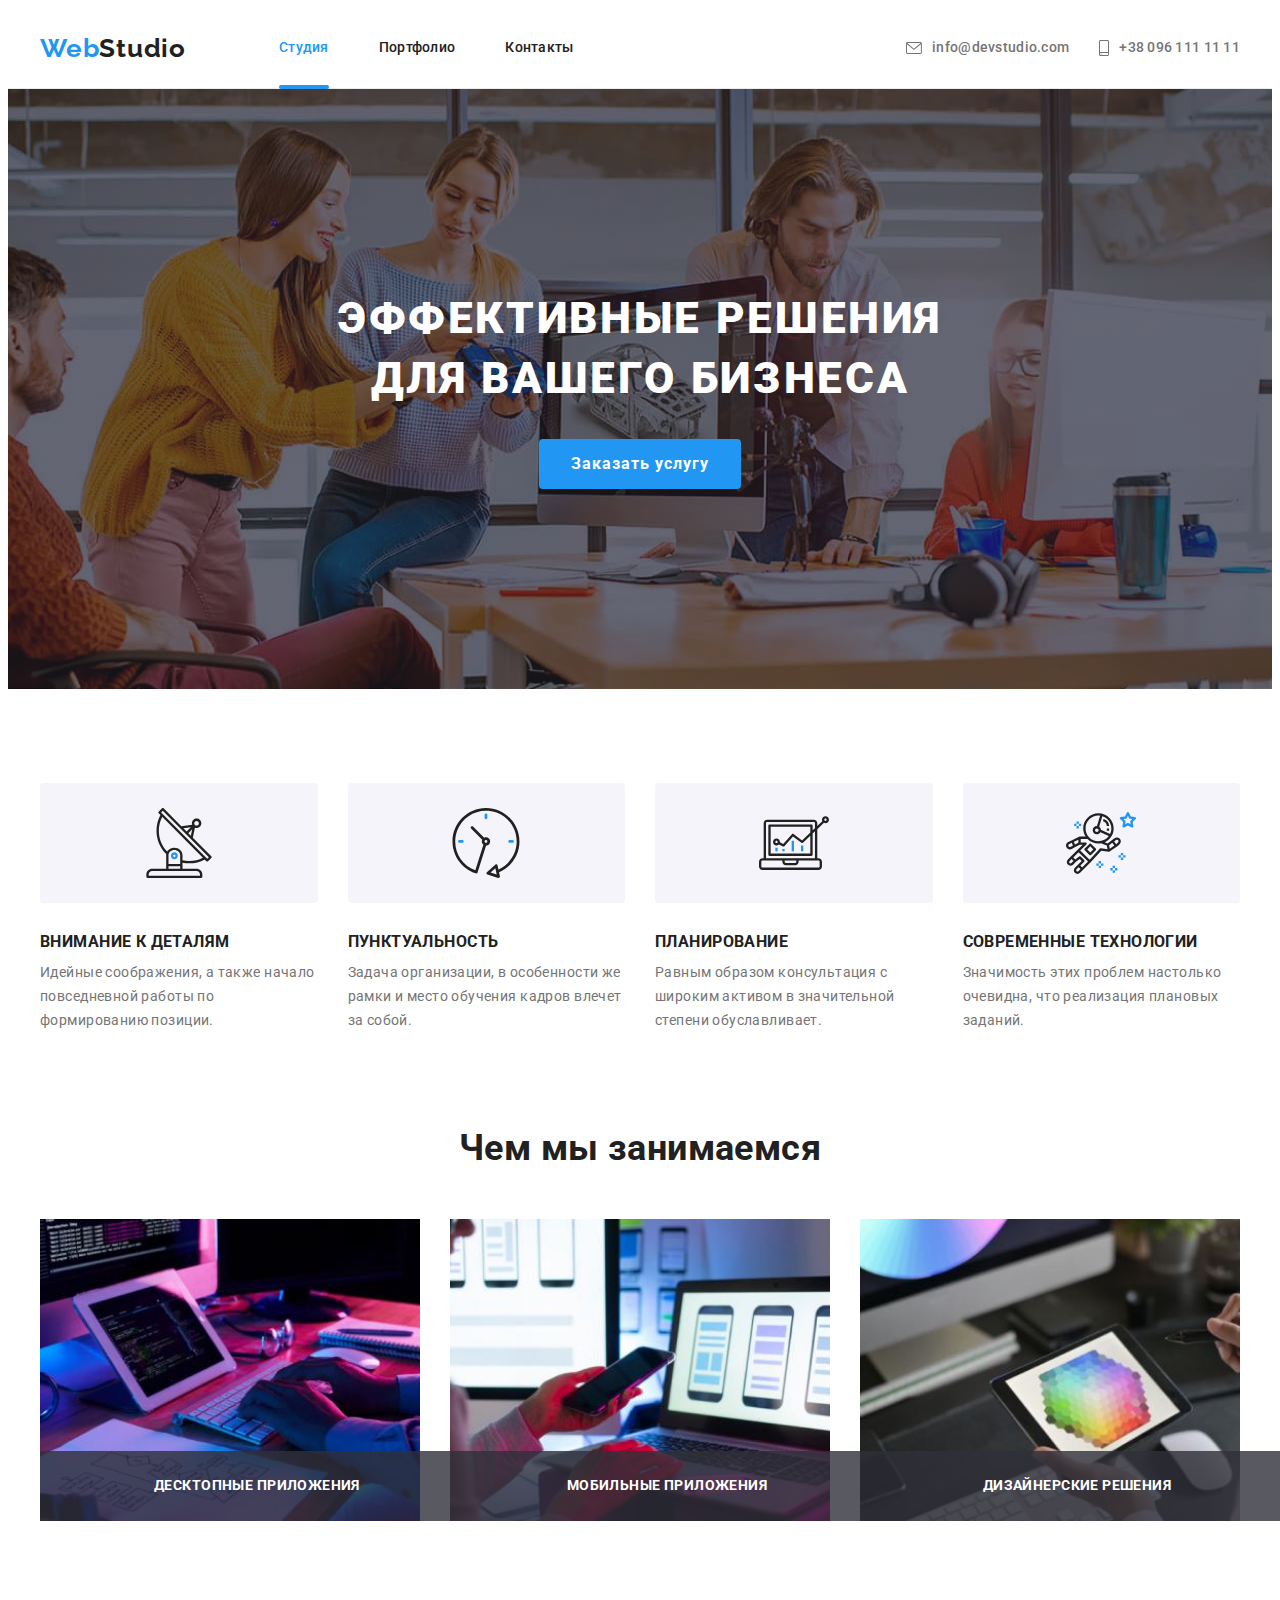
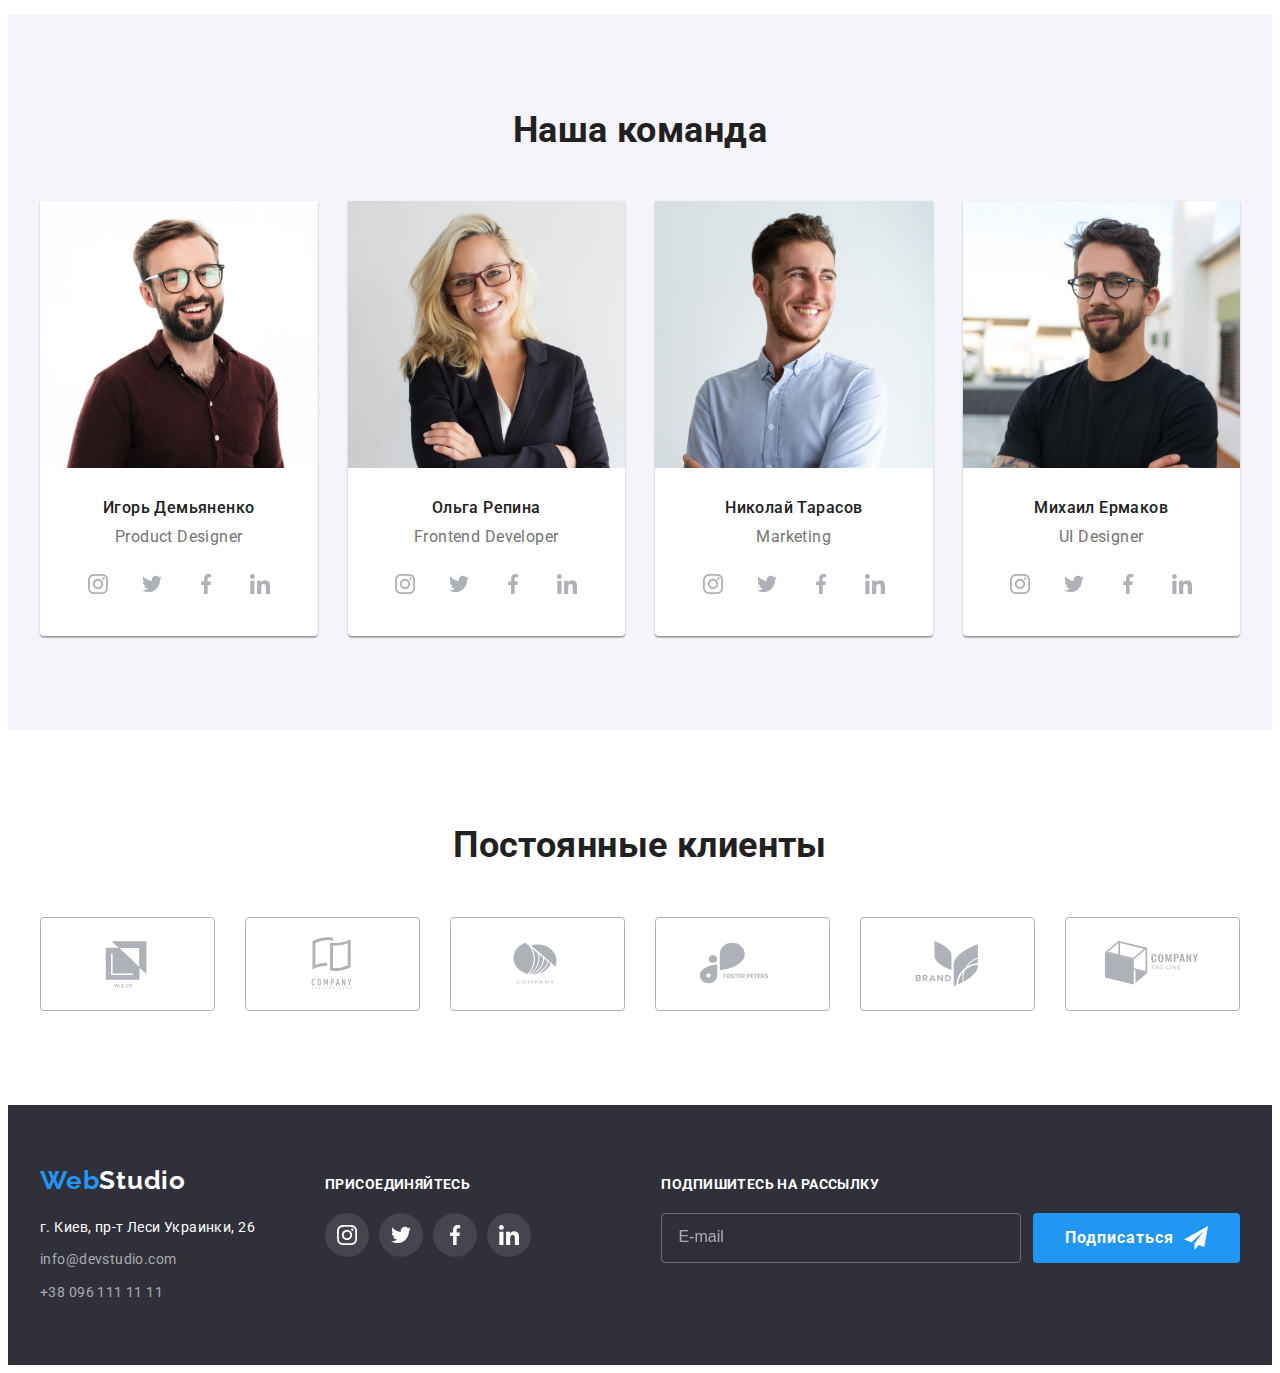
==== index.html @ c93051aa "add hero" ====
<!DOCTYPE html>
<html lang="ru">
  <head>
    <meta charset="UTF-8" />
    <meta http-equiv="X-UA-Compatible" content="IE=edge" />
    <meta name="viewport" content="width=device-width, initial-scale=1.0" />
    <title>Студия</title>
    <link
      rel="stylesheet"
      href="https://cdnjs.cloudflare.com/ajax/libs/modern-normalize/1.1.0/modern-normalize.min.css"
      integrity="sha512-wpPYUAdjBVSE4KJnH1VR1HeZfpl1ub8YT/NKx4PuQ5NmX2tKuGu6U/JRp5y+Y8XG2tV+wKQpNHVUX03MfMFn9Q=="
      crossorigin="anonymous"
      referrerpolicy="no-referrer"
    />
    <link rel="preconnect" href="https://fonts.googleapis.com" />
    <link rel="preconnect" href="https://fonts.gstatic.com" crossorigin />
    <link
      href="https://fonts.googleapis.com/css2?family=Raleway:wght@700&family=Roboto:wght@400;500;700;900&display=swap"
      rel="stylesheet"
    />
    <link rel="stylesheet" href="./css/main.min.css" />
  </head>
  <body>
    <!-- Header -->
    <header class="header">
      <div class="container header-container">
        <nav class="header-nav">
          <a class="link logo header-nav__logo" href="./index.html" lang="en"
            >Web<span class="logo__text-dark">Studio</span></a
          >

          <ul class="list header-list">
            <li class="header-list__item">
              <a class="link header-list__link current" href="./index.html"
                >Студия</a
              >
            </li>
            <li class="header-list__item">
              <a class="link header-list__link" href="./portfolio.html"
                >Портфолио</a
              >
            </li>
            <li class="header-list__item">
              <a class="link header-list__link" href="">Контакты</a>
            </li>
          </ul>
        </nav>
        <ul class="list header-list header-contacts">
          <li class="header-contacts__item header-list__item">
            <a
              class="link header-contacts__link header-list__link"
              href="mailto:info@devstudio.com"
            >
              <svg class="header-contacts__icon" width="16" height="12">
                <use href="./images/icons.svg#icon-mail"></use>
              </svg>
              info@devstudio.com
            </a>
          </li>
          <li class="header-contacts__item header-list__item">
            <a
              class="link header-contacts__link header-list__link"
              href="tel:+380961111111"
            >
              <svg class="header-contacts__icon" width="10" height="16">
                <use href="./images/icons.svg#icon-smartphone"></use>
              </svg>
              +38 096 111 11 11
            </a>
          </li>
        </ul>
      </div>
    </header>

    <!-- Main -->
    <main>
      <!-- Hero -->
      <section class="hero">
        <div class="container">
          <h1 class="hero__title">Эффективные решения для вашего бизнеса</h1>
          <button type="button" class="button hero__btn" data-modal-open>
            Заказать услугу
          </button>
        </div>
      </section>

      <!-- Features -->
      <section class="features section">
        <div class="container">
          <h2 class="visually-hidden">Особенности</h2>
          <ul class="list features-list card-set">
            <li class="features-item item">
              <div class="features-item-image">
                <svg class="features-icon" width="70" height="70">
                  <use href="./images/icons.svg#icon-antenna"></use>
                </svg>
              </div>
              <h3 class="title features-item-title">Внимание к деталям</h3>
              <p class="features-item-text">
                Идейные соображения, а также начало повседневной работы по
                формированию позиции.
              </p>
            </li>
            <li class="features-item item">
              <div class="features-item-image">
                <svg class="features-icon" width="70" height="70">
                  <use href="./images/icons.svg#icon-clock"></use>
                </svg>
              </div>
              <h3 class="title features-item-title">Пунктуальность</h3>
              <p class="features-item-text">
                Задача организации, в особенности же рамки и место обучения
                кадров влечет за собой.
              </p>
            </li>
            <li class="features-item item">
              <div class="features-item-image">
                <svg class="features-icon" width="70" height="70">
                  <use href="./images/icons.svg#icon-diagram"></use>
                </svg>
              </div>
              <h3 class="title features-item-title">Планирование</h3>
              <p class="features-item-text">
                Равным образом консультация с широким активом в значительной
                степени обуславливает.
              </p>
            </li>
            <li class="features-item item">
              <div class="features-item-image">
                <svg class="features-icon" width="70" height="70">
                  <use href="./images/icons.svg#icon-astronaut"></use>
                </svg>
              </div>
              <h3 class="title features-item-title">Современные технологии</h3>
              <p class="features-item-text">
                Значимость этих проблем настолько очевидна, что реализация
                плановых заданий.
              </p>
            </li>
          </ul>
        </div>
      </section>

      <!-- What we do -->
      <section class="wwd section">
        <div class="container">
          <h2 class="title section-title">Чем мы занимаемся</h2>
          <ul class="list wwd-list card-set">
            <li class="wwd-item item">
              <img
                src="./images/wwd-img1.jpg"
                alt="человек работает с компьютером"
                width="370"
                height="294"
              />
              <p class="wwd-item-text">Десктопные приложения</p>
            </li>
            <li class="wwd-item item">
              <img
                src="./images/wwd-img2.jpg"
                alt="человек работает с ноутбуком"
                width="370"
                height="294"
              />
              <p class="wwd-item-text">Мобильные приложения</p>
            </li>
            <li class="wwd-item item">
              <img
                src="./images/wwd-img3.jpg"
                alt="человек работает с планшетом"
                width="370"
                height="294"
              />
              <p class="wwd-item-text">Дизайнерские решения</p>
            </li>
          </ul>
        </div>
      </section>

      <!-- Team -->
      <section class="team section">
        <div class="container">
          <h2 class="title section-title">Наша команда</h2>
          <ul class="list team-list card-set">
            <li class="team-item item">
              <img
                src="./images/team-1.jpg"
                alt="мужчина с бородой, в очках, и коричневой ручашке "
                width="270"
                height="260"
                class="team-item-img"
              />
              <div class="team-item-content">
                <h3 class="title team-item-name">Игорь Демьяненко</h3>
                <p class="team-item-positions">Product Designer</p>
                <ul class="social-list list">
                  <li class="social-item">
                    <a
                      href=""
                      class="social-link"
                      target="_blank"
                      rel="noopener noreferrer nofollow"
                    >
                      <svg class="social-icon" width="20" height="20">
                        <use href="./images/icons.svg#icon-instagram"></use>
                      </svg>
                    </a>
                  </li>
                  <li class="social-item">
                    <a
                      href=""
                      class="social-link"
                      target="_blank"
                      rel="noopener noreferrer nofollow"
                    >
                      <svg class="social-icon" width="20" height="20">
                        <use href="./images/icons.svg#icon-twitter"></use>
                      </svg>
                    </a>
                  </li>
                  <li class="social-item">
                    <a
                      href=""
                      class="social-link"
                      target="_blank"
                      rel="noopener noreferrer nofollow"
                    >
                      <svg class="social-icon" width="20" height="20">
                        <use href="./images/icons.svg#icon-facebook"></use>
                      </svg>
                    </a>
                  </li>
                  <li class="social-item">
                    <a
                      href=""
                      class="social-link"
                      target="_blank"
                      rel="noopener noreferrer nofollow"
                    >
                      <svg class="social-icon" width="20" height="20">
                        <use href="./images/icons.svg#icon-linkedin"></use>
                      </svg>
                    </a>
                  </li>
                </ul>
              </div>
            </li>
            <li class="team-item item">
              <img
                src="./images/team-2.jpg"
                alt="женщина блондинка, в очках и пиджаке"
                width="270"
                height="260"
                class="team-item-img"
              />
              <div class="team-item-content">
                <h3 class="title team-item-name">Ольга Репина</h3>
                <p class="team-item-positions">Frontend Developer</p>
                <ul class="social-list list">
                  <li class="social-item">
                    <a
                      href=""
                      class="social-link"
                      target="_blank"
                      rel="noopener noreferrer nofollow"
                    >
                      <svg class="social-icon" width="20" height="20">
                        <use href="images/icons.svg#icon-instagram"></use>
                      </svg>
                    </a>
                  </li>
                  <li class="social-item">
                    <a
                      href=""
                      class="social-link"
                      target="_blank"
                      rel="noopener noreferrer nofollow"
                    >
                      <svg class="social-icon" width="20" height="20">
                        <use href="./images/icons.svg#icon-twitter"></use>
                      </svg>
                    </a>
                  </li>
                  <li class="social-item">
                    <a
                      href=""
                      class="social-link"
                      target="_blank"
                      rel="noopener noreferrer nofollow"
                    >
                      <svg class="social-icon" width="20" height="20">
                        <use href="./images/icons.svg#icon-facebook"></use>
                      </svg>
                    </a>
                  </li>
                  <li class="social-item">
                    <a
                      href=""
                      class="social-link"
                      target="_blank"
                      rel="noopener noreferrer nofollow"
                    >
                      <svg class="social-icon" width="20" height="20">
                        <use href="./images/icons.svg#icon-linkedin"></use>
                      </svg>
                    </a>
                  </li>
                </ul>
              </div>
            </li>
            <li class="team-item item">
              <img
                src="./images/team-3.jpg"
                alt="мужчина в серой рубашке"
                width="270"
                height="260"
                class="team-item-img"
              />
              <div class="team-item-content">
                <h3 class="title team-item-name">Николай Тарасов</h3>
                <p class="team-item-positions">Marketing</p>
                <ul class="social-list list">
                  <li class="social-item">
                    <a
                      href=""
                      class="social-link"
                      target="_blank"
                      rel="noopener noreferrer nofollow"
                    >
                      <svg class="social-icon" width="20" height="20">
                        <use href="images/icons.svg#icon-instagram"></use>
                      </svg>
                    </a>
                  </li>
                  <li class="social-item">
                    <a
                      href=""
                      class="social-link"
                      target="_blank"
                      rel="noopener noreferrer nofollow"
                    >
                      <svg class="social-icon" width="20" height="20">
                        <use href="./images/icons.svg#icon-twitter"></use>
                      </svg>
                    </a>
                  </li>
                  <li class="social-item">
                    <a
                      href=""
                      class="social-link"
                      target="_blank"
                      rel="noopener noreferrer nofollow"
                    >
                      <svg class="social-icon" width="20" height="20">
                        <use href="./images/icons.svg#icon-facebook"></use>
                      </svg>
                    </a>
                  </li>
                  <li class="social-item">
                    <a
                      href=""
                      class="social-link"
                      target="_blank"
                      rel="noopener noreferrer nofollow"
                    >
                      <svg class="social-icon" width="20" height="20">
                        <use href="./images/icons.svg#icon-linkedin"></use>
                      </svg>
                    </a>
                  </li>
                </ul>
              </div>
            </li>
            <li class="team-item item">
              <img
                src="./images/team-4.jpg"
                alt="мужчина в очках, с бородой, и в чёрной футболке"
                width="270"
                height="260"
                class="team-item-img"
              />
              <div class="team-item-content">
                <h3 class="title team-item-name">Михаил Ермаков</h3>
                <p class="team-item-positions">UI Designer</p>
                <ul class="social-list list">
                  <li class="social-item">
                    <a
                      href=""
                      class="social-link"
                      target="_blank"
                      rel="noopener noreferrer nofollow"
                    >
                      <svg class="social-icon" width="20" height="20">
                        <use href="images/icons.svg#icon-instagram"></use>
                      </svg>
                    </a>
                  </li>
                  <li class="social-item">
                    <a
                      href=""
                      class="social-link"
                      target="_blank"
                      rel="noopener noreferrer nofollow"
                    >
                      <svg class="social-icon" width="20" height="20">
                        <use href="./images/icons.svg#icon-twitter"></use>
                      </svg>
                    </a>
                  </li>
                  <li class="social-item">
                    <a
                      href=""
                      class="social-link"
                      target="_blank"
                      rel="noopener noreferrer nofollow"
                    >
                      <svg class="social-icon" width="20" height="20">
                        <use href="./images/icons.svg#icon-facebook"></use>
                      </svg>
                    </a>
                  </li>
                  <li class="social-item">
                    <a
                      href=""
                      class="social-link"
                      target="_blank"
                      rel="noopener noreferrer nofollow"
                    >
                      <svg class="social-icon" width="20" height="20">
                        <use href="./images/icons.svg#icon-linkedin"></use>
                      </svg>
                    </a>
                  </li>
                </ul>
              </div>
            </li>
          </ul>
        </div>
      </section>

      <!-- Regular Customers -->
      <section class="customers section">
        <div class="container">
          <h2 class="title section-title">Постоянные клиенты</h2>
          <ul class="list customer-list card-set">
            <li class="customer-list-item item">
              <a
                href=""
                class="customer-link"
                target="_blank"
                rel="noopener noreferrer nofollow"
              >
                <svg class="customer-logo" width="106" height="60">
                  <use href="./images/icons.svg#icon-Logo1"></use>
                </svg>
              </a>
            </li>
            <li class="customer-list-item item">
              <a
                href=""
                class="customer-link"
                target="_blank"
                rel="noopener noreferrer nofollow"
              >
                <svg class="customer-logo" width="106" height="60">
                  <use href="./images/icons.svg#icon-Logo2"></use>
                </svg>
              </a>
            </li>
            <li class="customer-list-item item">
              <a
                href=""
                class="customer-link"
                target="_blank"
                rel="noopener noreferrer nofollow"
              >
                <svg class="customer-logo" width="106" height="60">
                  <use href="./images/icons.svg#icon-Logo3"></use>
                </svg>
              </a>
            </li>
            <li class="customer-list-item item">
              <a
                href=""
                class="customer-link"
                target="_blank"
                rel="noopener noreferrer nofollow"
              >
                <svg class="customer-logo" width="106" height="60">
                  <use href="./images/icons.svg#icon-Logo4"></use>
                </svg>
              </a>
            </li>
            <li class="customer-list-item item">
              <a
                href=""
                class="customer-link"
                target="_blank"
                rel="noopener noreferrer nofollow"
              >
                <svg class="customer-logo" width="106" height="60">
                  <use href="./images/icons.svg#icon-Logo5"></use>
                </svg>
              </a>
            </li>
            <li class="customer-list-item item">
              <a
                href=""
                class="customer-link"
                target="_blank"
                rel="noopener noreferrer nofollow"
              >
                <svg class="customer-logo" width="106" height="60">
                  <use href="./images/icons.svg#icon-Logo6"></use>
                </svg>
              </a>
            </li>
          </ul>
        </div>
      </section>
    </main>

    <!-- Footer -->
    <footer class="footer">
      <div class="container footer-box">
        <div class="footer-box-item">
          <a class="link logo" href="./index.html" lang="en"
            >Web<span class="footer-text-color">Studio</span></a
          >
          <address>
            <ul class="list footer-list">
              <li class="footer-item">
                <a
                  class="link footer-link"
                  href="https://goo.gl/maps/KEkJxdMfcDKJunuC6"
                  target="_blank"
                  rel="noopener noreferrer nofollow"
                  >г. Киев, пр-т Леси Украинки, 26</a
                >
              </li>
              <li class="footer-item">
                <a class="link footer-link" href="mailto:info@devstudio.com"
                  >info@devstudio.com</a
                >
              </li>
              <li class="footer-item">
                <a class="link footer-link" href="tel:+380961111111"
                  >+38 096 111 11 11</a
                >
              </li>
            </ul>
          </address>
        </div>
        <div class="footer-box-item">
          <p class="footer-link-title">присоединяйтесь</p>
          <ul class="list social-list">
            <li class="social-item">
              <a
                href=""
                class="social-link"
                target="_blank"
                rel="noopener noreferrer nofollow"
              >
                <svg class="social-icon" width="20" height="20">
                  <use href="./images/icons.svg#icon-instagram"></use>
                </svg>
              </a>
            </li>
            <li class="social-item">
              <a
                href=""
                class="social-link"
                target="_blank"
                rel="noopener noreferrer nofollow"
              >
                <svg class="social-icon" width="20" height="20">
                  <use href="./images/icons.svg#icon-twitter"></use>
                </svg>
              </a>
            </li>
            <li class="social-item">
              <a
                href=""
                class="social-link"
                target="_blank"
                rel="noopener noreferrer nofollow"
              >
                <svg class="social-icon" width="20" height="20">
                  <use href="./images/icons.svg#icon-facebook"></use>
                </svg>
              </a>
            </li>
            <li class="social-item">
              <a
                href=""
                class="social-link"
                target="_blank"
                rel="noopener noreferrer nofollow"
              >
                <svg class="social-icon" width="20" height="20">
                  <use href="./images/icons.svg#icon-linkedin"></use>
                </svg>
              </a>
            </li>
          </ul>
        </div>
        <div class="footer-box-item">
          <form action="#">
            <label for="subscribe-email" class="subscribe-text"
              >Подпишитесь на рассылку</label
            >
            <div class="subscribe-wrap">
              <input
                type="email"
                name="subscribe-email"
                class="subscribe-input"
                id="subscribe-email"
                placeholder="E-mail"
                required
              />

              <button type="submit" class="button subscribe-btn">
                Подписаться
                <svg class="subscribe-btn-icon" width="24" height="24">
                  <use href="./images/icons.svg#icon-send"></use>
                </svg>
              </button>
            </div>
          </form>
        </div>
      </div>
    </footer>

    <!-- Modal -->
    <div class="backdrop is-hidden" data-modal>
      <div class="modal">
        <button type="button" class="modal-close" data-modal-close>
          <svg class="modal-close-icon" width="18" height="18">
            <use href="./images/icons.svg#icon-close"></use>
          </svg>
        </button>
        <p class="modal-title">Оставьте свои данные, мы вам перезвоним</p>
        <form action="#">
          <div class="form-field">
            <label for="user-name" class="input-text">Имя</label>
            <div class="input-wpap">
              <input
                type="text"
                name="user-name"
                class="form-input"
                id="user-name"
                required
              />
              <svg class="input-icon" width="18" height="18">
                <use href="./images/icons.svg#icon-person"></use>
              </svg>
            </div>
          </div>
          <div class="form-field">
            <label for="user-tel" class="input-text">Телефон</label>
            <div class="input-wpap">
              <input
                type="tel"
                name="user-tel"
                class="form-input"
                id="user-tel"
                required
              />
              <svg class="input-icon" width="18" height="18">
                <use href="./images/icons.svg#icon-phone"></use>
              </svg>
            </div>
          </div>
          <div class="form-field">
            <label for="user-email" class="input-text">Почта</label>
            <div class="input-wpap">
              <input
                type="email"
                name="user-email"
                class="form-input"
                id="user-email"
                required
              />
              <svg class="input-icon" width="18" height="18">
                <use href="./images/icons.svg#icon-email"></use>
              </svg>
            </div>
          </div>
          <div class="form-field form-comment">
            <label for="user-text" class="input-text">Комментарий</label>
            <textarea
              name="user-text"
              id="user-text"
              class="form-text"
              placeholder="Введите текст"
            ></textarea>
          </div>
          <div class="form-terms">
            <input
              type="checkbox"
              name="terms"
              id="terms"
              class="terms-check visually-hidden"
            />
            <label for="terms" class="checkbox-terms"
              ><span class="checkbox-item">
                <svg class="checkbox-icon" width="11" height="8">
                  <use href="images/icons.svg#icon-check"></use></svg></span
              >Соглашаюсь с рассылкой и принимаю&nbsp;
              <a
                href="./"
                class="link terms-link"
                target="_blank"
                rel="noopener noreferrer nofollow"
                >Условия договора</a
              ></label
            >
          </div>
          <button type="submit" class="button modal-submit-btn">
            Отправить
          </button>
        </form>
      </div>
    </div>

    <script src="./js/modal.js"></script>
  </body>
</html>
---- css/main.min.css ----
.card-set{display:flex;flex-wrap:wrap;margin-left:-30px;margin-top:-30px}.item{margin-left:30px;margin-top:30px}.backdrop.is-hidden{visibility:hidden;opacity:0;pointer-events:none}.backdrop{position:fixed;top:0;width:100vw;height:100vh;background-color:var(--backdrop-background-color);transition:opacity var(--duration-cubic),visibility var(--duration-cubic)}.backdrop.is-hidden .modal{transform:translate(-50%, -50%) scale(0.5)}.modal{width:528px;min-height:581px;background:var(--btn-text-color);box-shadow:0px 1px 3px rgba(0,0,0,0.12),0px 1px 1px rgba(0,0,0,0.14),0px 2px 1px rgba(0,0,0,0.2);border-radius:4px;padding:40px;position:absolute;top:50%;left:50%;transform:translate(-50%, -50%) scale(1);transition:transform var(--duration-cubic)}.modal-close{width:30px;height:30px;background-color:var(--btn-text-color);border:1px solid rgba(0,0,0,0.1);border-radius:50%;display:flex;justify-content:center;align-items:center;position:absolute;top:8px;right:8px;transition:fill var(--duration-cubic)}.modal-close:hover,.modal-close:focus{fill:var(--accent-color)}.modal-title{font-weight:700;font-size:20px;line-height:1.15;text-align:center;color:var(--second-text-color);margin-bottom:12px}.form-field{margin-bottom:10px}.form-comment{margin-bottom:20px}.input-wpap{position:relative}.input-icon{position:absolute;left:12px;top:50%;transform:translateY(-50%);transition:fill var(--duration-cubic)}.form-text,.input-text{display:block;font-size:12px;line-height:1.17;letter-spacing:0.01em;margin-bottom:4px}.form-text,.form-input{width:100%;height:40px;border:1px solid var(--input-border-color);box-sizing:border-box;border-radius:4px;padding-left:40px;outline:none;transition:border var(--duration-cubic)}.form-text:hover,.form-input:hover,.form-text:focus,.form-input:focus{border:1px solid var(--accent-color)}.form-input:hover+.input-icon,.form-input:focus+.input-icon{fill:var(--accent-color)}.form-text{width:100%;height:120px;resize:none;padding:12px 16px;transition:border-color var(--duration-cubic)}.form-text::placeholder{font-size:12px;line-height:1.17;letter-spacing:0.01em;color:var(--form-text-color)}.terms-link{display:inline-block;text-decoration:underline;color:var(--accent-color)}.form-terms{margin-bottom:30px}.checkbox-terms{display:flex;justify-content:center;align-items:center}.checkbox-item{width:16px;height:15px;border:2px solid var(--second-text-color);border-radius:2px;margin-right:8px;cursor:pointer;display:flex;justify-content:center;align-items:center}.terms-check+.checkbox-terms .checkbox-item{transition:background-color var(--duration-cubic),box-shadow var(--duration-cubic),border-color var(--duration-cubic)}.terms-check:hover+.checkbox-terms .checkbox-item,.terms-check:focus+.checkbox-terms .checkbox-item{border:2px solid var(--accent-color)}.terms-check:checked+.checkbox-terms .checkbox-item{border:none;background-color:var(--accent-color);box-shadow:0px 4px 4px rgba(0,0,0,0.25)}.checkbox-icon{transition:fill var(--duration-cubic)}.terms-check:checked+.checkbox-terms .checkbox-icon{fill:var(--btn-text-color)}.checkbox-icon{fill:transparent}.modal-submit-btn{display:block;margin-left:auto;margin-right:auto}:root{--main-text-color: #757575;--second-text-color: #212121;--accent-color: #2196f3;--btn-text-color: #ffffff;--first-background-color: #2f303a;--second-background-color: #f5f4fa;--wwd-text-background-color: rgba(47, 48, 58, 0.8);--btn-hover-color: #188ce8;--link-color: rgba(255, 255, 255, 0.6);--border-card-color: #eeeeee;--header-border-color: #ececec;--hero-gradient-color: rgba(47, 48, 58, 0.4);--icon-fill-color: #afb1b8;--footer-social-bg-color: rgba(255, 255, 255, 0.1);--duration-cubic: 250ms cubic-bezier(0.4, 0, 0.2, 1);--portfolio-cart-bg-color: rgba(33, 150, 243, 0.9);--backdrop-background-color: rgba(0, 0, 0, 0.2);--input-border-color: rgba(33, 33, 33, 0.2);--form-text-color: rgba(117, 117, 117, 0.5)}.visually-hidden{position:absolute;width:1px;height:1px;margin:-1px;padding:0;overflow:hidden;border:0;clip:rect(0 0 0 0)}p,h1,h2,h3,h4,h5,h6{margin:0}ul,ol{margin:0;padding:0}button{cursor:pointer}img{display:block;width:100%;height:auto}body{font-family:"Roboto", sans-serif;color:var(--main-text-color);font-size:14px;line-height:1.71;letter-spacing:0.03em}address{font-style:normal}.title{color:var(--second-text-color)}.list{list-style:none}.link{text-decoration:none;color:inherit}.container{width:1200px;padding:0 15px;margin:0 auto}.section{padding-top:94px;padding-bottom:94px}.button{font-family:inherit;background:var(--accent-color);border-radius:4px;cursor:pointer;font-weight:700;font-size:16px;line-height:1.87;text-align:center;letter-spacing:0.06em;color:var(--btn-text-color);padding:10px 32px;border:none;transition:background var(--duration-cubic),box-shadow var(--duration-cubic)}.button:focus,.button:hover{background:var(--btn-hover-color);box-shadow:0px 4px 4px rgba(0,0,0,0.15)}.social-list{display:flex;justify-content:center}.social-item:not(:last-child){margin-right:10px}.social-link{width:44px;height:44px;background-color:var(--btn-text-color);display:flex;justify-content:center;align-items:center;border-radius:50%;color:var(--icon-fill-color);transition:background-color var(--duration-cubic)}.social-icon{fill:currentColor}.logo{font-family:"Raleway", sans-serif;font-weight:700;font-size:26px;line-height:1.19;letter-spacing:0.03em;color:var(--accent-color)}.logo__text-dark{color:var(--second-text-color)}.header{border-bottom:1px solid var(--header-border-color)}.header-container,.header-list,.header-contacts,.header-nav{display:flex;align-items:center;flex-wrap:wrap}.header-nav__logo{margin-right:93px}.header-list{color:var(--second-text-color)}.header-list__item:not(:last-child){margin-right:50px}.header-list__link{font-weight:500;line-height:1.14;display:flex;align-items:center;letter-spacing:0.02em;padding-top:32px;padding-bottom:32px;transition:color var(--duration-cubic)}.header-list__link:hover,.header-list__link:focus{color:var(--accent-color)}.header-contacts{color:inherit;margin-left:auto}.header-contacts__icon{margin-right:10px;fill:currentColor}.header-contacts__item:first-child{margin-right:30px}.current{position:relative;color:var(--accent-color)}.current::after{content:"";width:100%;height:4px;background-color:var(--accent-color);border-radius:2px;position:absolute;left:0;bottom:-1px}.hero{background-color:var(--first-background-color);background-image:linear-gradient(var(--hero-gradient-color), var(--hero-gradient-color)),url(../images/hero-bg.jpg);background-repeat:no-repeat;background-position:center;background-size:cover, auto;text-align:center;padding-top:200px;padding-bottom:200px}.hero__title{font-weight:900;font-size:44px;line-height:1.36;text-align:center;letter-spacing:0.06em;text-transform:uppercase;color:var(--btn-text-color);margin-bottom:30px;max-width:696px;margin-left:auto;margin-right:auto}.features{padding-bottom:0}.features-item-image{display:flex;justify-content:center;align-items:center;height:120px;background-color:var(--second-background-color);border-radius:4px;margin-bottom:30px}.features-item{flex-basis:calc(100% / 4 - 30px)}.features-item-title{font-weight:700;line-height:1.14;text-transform:uppercase;margin-bottom:10px}.section-title{font-weight:700;font-size:36px;line-height:1.17;text-align:center;margin-bottom:50px}.wwd-item{position:relative;flex-basis:calc(100% / 3 - 30px)}.wwd-item-text{position:absolute;bottom:0;left:0;width:100%;display:flex;justify-content:center;align-items:center;padding:27px;font-weight:700;line-height:1.14;text-align:center;text-transform:uppercase;color:var(--btn-text-color);background-color:var(--wwd-text-background-color)}.team{background-color:var(--second-background-color)}.team-item{background:var(--btn-text-color);box-shadow:0px 1px 3px rgba(0,0,0,0.12),0px 1px 1px rgba(0,0,0,0.14),0px 2px 1px rgba(0,0,0,0.2);border-radius:0px 0px 4px 4px;flex-basis:calc(100% / 4 - 30px)}.team-item-content{padding:30px 32px}.team-item-name,.team-item-positions{font-size:16px;line-height:1.19;text-align:center}.team-item-name{font-weight:500;margin-bottom:10px}.team-item-positions{margin-bottom:16px}.team .social-link{transition:background-color var(--duration-cubic),color var(--duration-cubic)}.team .social-link:hover,.team .social-link:focus{background-color:var(--accent-color);color:var(--btn-text-color)}.customer-list-item{flex-basis:calc(100% / 6 - 30px)}.customer-link{height:92px;display:flex;justify-content:center;align-items:center;border:1px solid var(--icon-fill-color);border-radius:4px;color:var(--icon-fill-color);transition:color var(--duration-cubic),border-color var(--duration-cubic)}.customer-link:hover,.customer-link:focus{color:var(--accent-color);border-color:var(--accent-color)}.customer-logo{fill:currentColor}.footer{background-color:var(--first-background-color);padding-top:60px;padding-bottom:60px}.footer-text-color{color:var(--btn-text-color)}.footer-box{display:flex;align-items:baseline}.footer-box-item:not(:last-child){margin-right:70px}.footer-box-item:last-child{margin-left:auto}.footer .logo{display:inline-block;margin-bottom:20px}.footer-item:not(:last-child){margin-bottom:9px}.footer-link[target="_blank"]{color:var(--btn-text-color)}.footer-link{color:var(--link-color);transition:color var(--duration-cubic)}.footer-link:hover,.footer-link:focus{color:var(--accent-color)}.subscribe-text,.footer-link-title{display:inline-block;font-weight:700;line-height:1.14;text-transform:uppercase;margin-bottom:20px;color:var(--btn-text-color)}.footer .social-link{background-color:var(--footer-social-bg-color)}.footer .social-link:hover,.footer .social-link:focus{background-color:var(--accent-color)}.footer .social-icon{fill:var(--btn-text-color)}.subscribe-input{width:360px;height:50px;border:1px solid rgba(255,255,255,0.3);box-sizing:border-box;filter:drop-shadow(0px 4px 4px rgba(0,0,0,0.15));border-radius:4px;color:var(--btn-text-color);background-color:transparent;outline:none;padding:15px 16px;transition:border-color var(--duration-cubic);margin-right:12px}.subscribe-input:hover,.subscribe-input:focus{border-color:var(--accent-color)}.subscribe-input::placeholder{font-size:16px;line-height:1.25;color:var(--link-color)}.subscribe-wrap{display:flex}.subscribe-btn{display:flex;align-items:center}.subscribe-btn-icon{fill:var(--btn-text-color);margin-left:10px}.projects{padding-top:82px;padding-bottom:126px}.projects-btn-list{display:flex;justify-content:center}.projects-btn-list{margin-bottom:50px}.projects-list-item:not(:last-child){margin-right:8px}.projects-btn{font-family:inherit;font-weight:500;font-size:16px;line-height:1.62;text-align:center;letter-spacing:0.03em;color:var(--second-text-color);background:var(--second-background-color);border-radius:4px;cursor:pointer;border-color:transparent;padding:6px 22px;transition:color var(--duration-cubic),background var(--duration-cubic),box-shadow var(--duration-cubic)}.projects-btn:focus,.projects-btn:hover,.active{color:var(--btn-text-color);background:var(--accent-color);box-shadow:0px 3px 1px rgba(0,0,0,0.1),0px 1px 2px rgba(0,0,0,0.08),0px 2px 2px rgba(0,0,0,0.12)}.projects-link-item{flex-basis:calc(100% / 3 - 30px)}.projects-link-list .link{display:flex;flex-direction:column;transition:box-shadow var(--duration-cubic)}.projects-link-list .link:hover,.projects-link-list .link:focus{box-shadow:0px 1px 1px rgba(0,0,0,0.12),0px 4px 4px rgba(0,0,0,0.06),1px 4px 6px rgba(0,0,0,0.16)}.projects-link-item .link:hover .projects-item-text,.projects-link-item .link:focus .projects-item-text{transform:translateY(0)}.projects-item-wrap{position:relative;overflow:hidden}.projects-item-text{position:absolute;top:0;left:0;font-size:18px;line-height:1.56;color:var(--btn-text-color);background-color:var(--portfolio-cart-bg-color);padding:63px 24px;transform:translateY(100%);transition:transform var(--duration-cubic)}.projects-list-title{font-weight:700;font-size:18px;line-height:2;letter-spacing:0.06em;margin-bottom:4px}.projects-list-text{font-size:16px;line-height:1.87}.projects-card-footer{background:var(--btn-text-color);border:1px solid var(--border-card-color);padding:20px 24px}
/*# sourceMappingURL=main.min.css.map */
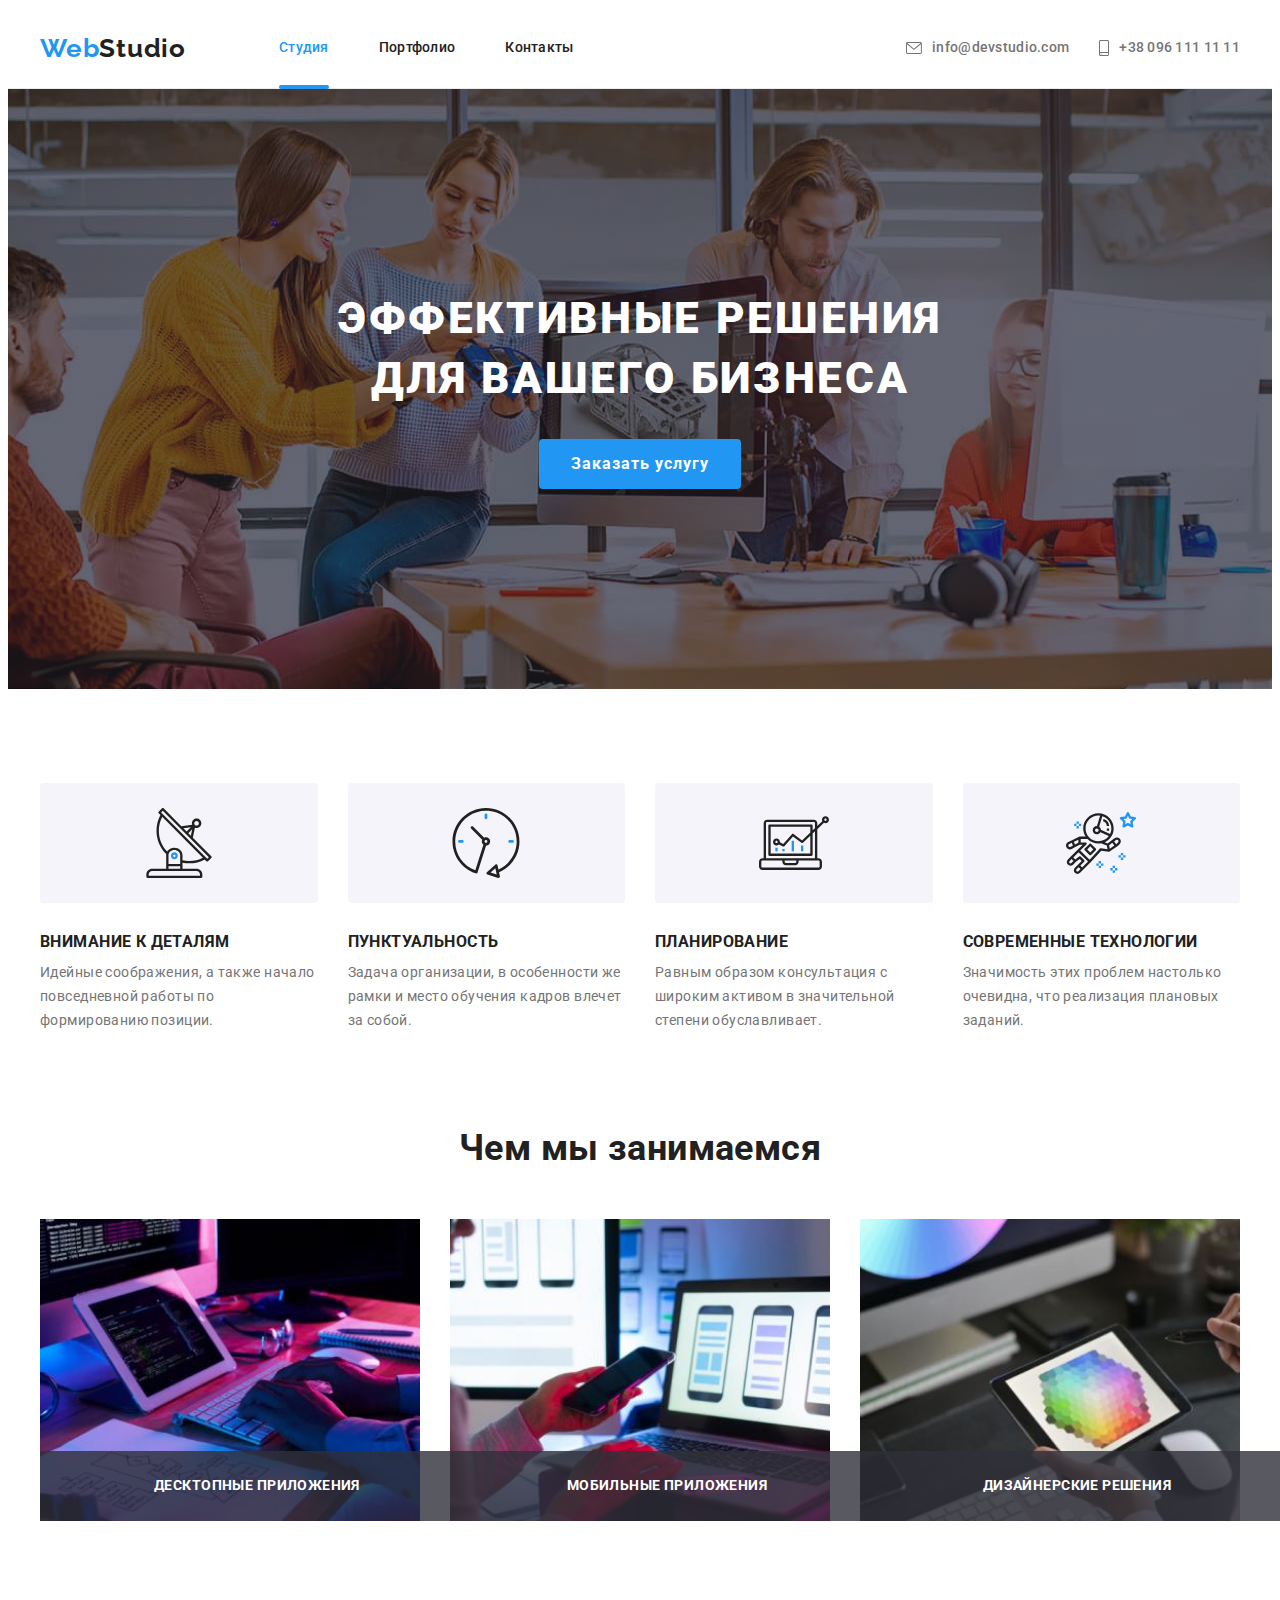
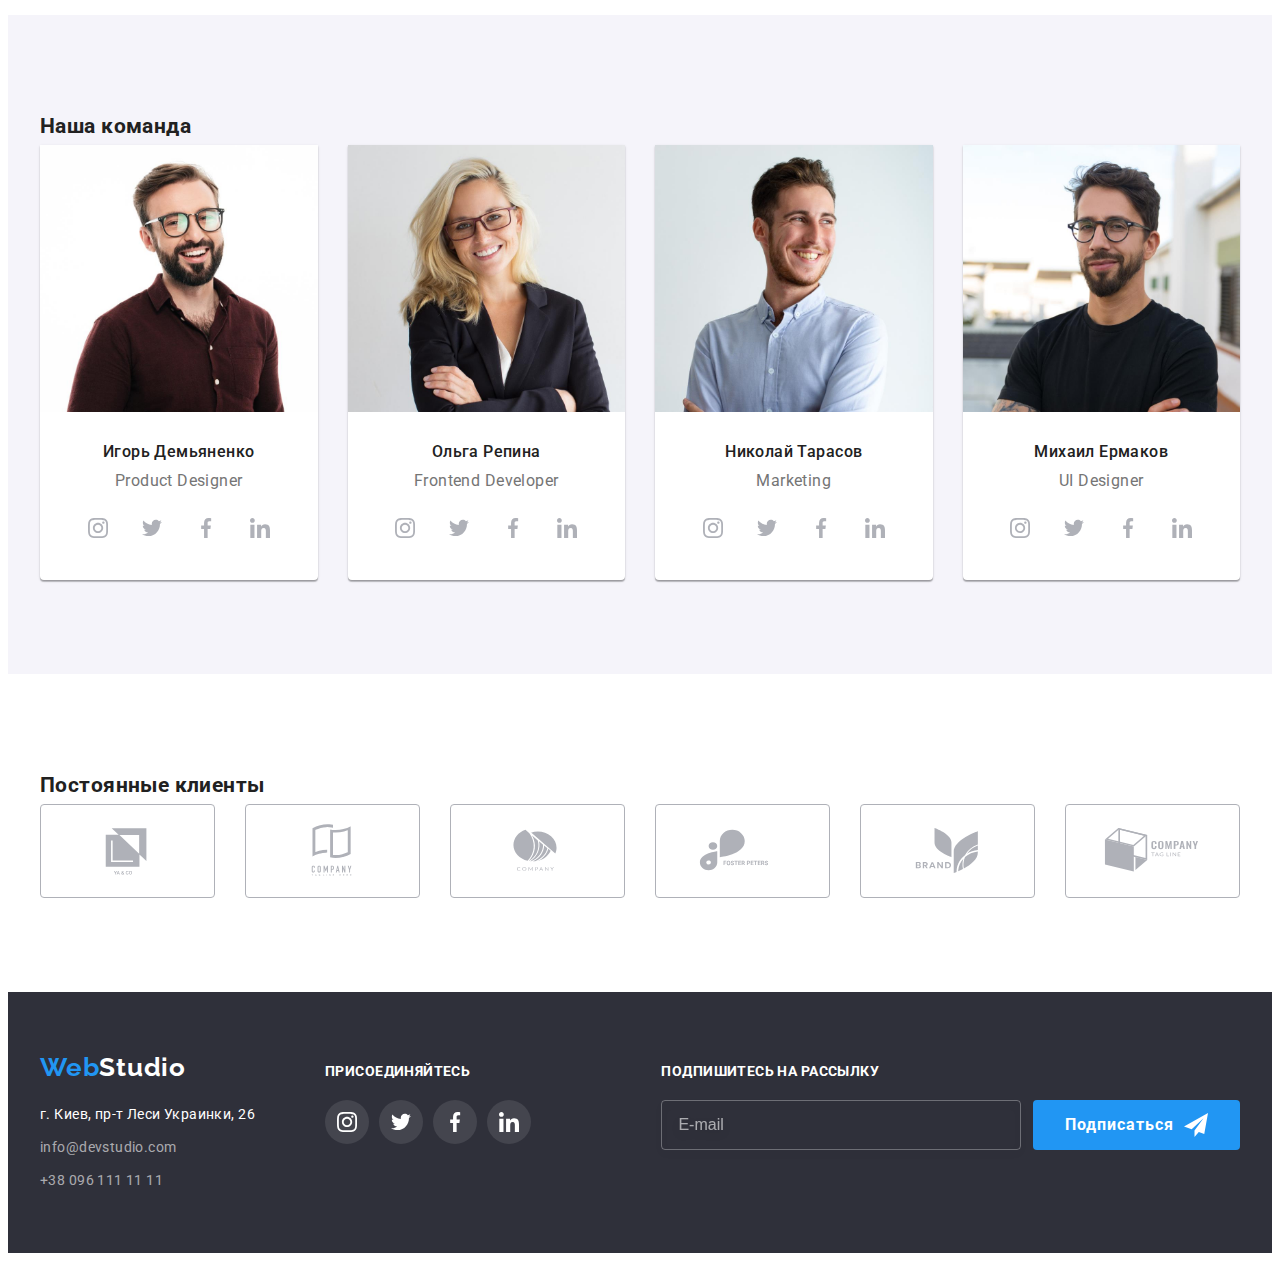
==== commit 9523071b: "add wwd" ====
--- a/index.html
+++ b/index.html
@@ -89,50 +89,50 @@
         <div class="container">
           <h2 class="visually-hidden">Особенности</h2>
           <ul class="list features-list card-set">
-            <li class="features-item item">
-              <div class="features-item-image">
-                <svg class="features-icon" width="70" height="70">
+            <li class="features-list__item item">
+              <div class="features-list__image">
+                <svg class="features-list__icon" width="70" height="70">
                   <use href="./images/icons.svg#icon-antenna"></use>
                 </svg>
               </div>
-              <h3 class="title features-item-title">Внимание к деталям</h3>
-              <p class="features-item-text">
+              <h3 class="title features-list__title">Внимание к деталям</h3>
+              <p class="features-list__text">
                 Идейные соображения, а также начало повседневной работы по
                 формированию позиции.
               </p>
             </li>
-            <li class="features-item item">
-              <div class="features-item-image">
-                <svg class="features-icon" width="70" height="70">
+            <li class="features-list__item item">
+              <div class="features-list__image">
+                <svg class="features-list__icon" width="70" height="70">
                   <use href="./images/icons.svg#icon-clock"></use>
                 </svg>
               </div>
-              <h3 class="title features-item-title">Пунктуальность</h3>
-              <p class="features-item-text">
+              <h3 class="title features-list__title">Пунктуальность</h3>
+              <p class="features-list__text">
                 Задача организации, в особенности же рамки и место обучения
                 кадров влечет за собой.
               </p>
             </li>
-            <li class="features-item item">
-              <div class="features-item-image">
-                <svg class="features-icon" width="70" height="70">
+            <li class="features-list__item item">
+              <div class="features-list__image">
+                <svg class="features-list__icon" width="70" height="70">
                   <use href="./images/icons.svg#icon-diagram"></use>
                 </svg>
               </div>
-              <h3 class="title features-item-title">Планирование</h3>
-              <p class="features-item-text">
+              <h3 class="title features-list__title">Планирование</h3>
+              <p class="features-list__text">
                 Равным образом консультация с широким активом в значительной
                 степени обуславливает.
               </p>
             </li>
-            <li class="features-item item">
-              <div class="features-item-image">
-                <svg class="features-icon" width="70" height="70">
+            <li class="features-list__item item">
+              <div class="features-list__image">
+                <svg class="features-list__icon" width="70" height="70">
                   <use href="./images/icons.svg#icon-astronaut"></use>
                 </svg>
               </div>
-              <h3 class="title features-item-title">Современные технологии</h3>
-              <p class="features-item-text">
+              <h3 class="title features-list__title">Современные технологии</h3>
+              <p class="features-list__text">
                 Значимость этих проблем настолько очевидна, что реализация
                 плановых заданий.
               </p>
@@ -144,34 +144,34 @@
       <!-- What we do -->
       <section class="wwd section">
         <div class="container">
-          <h2 class="title section-title">Чем мы занимаемся</h2>
+          <h2 class="title wwd-title">Чем мы занимаемся</h2>
           <ul class="list wwd-list card-set">
-            <li class="wwd-item item">
+            <li class="wwd-list__item item">
               <img
                 src="./images/wwd-img1.jpg"
                 alt="человек работает с компьютером"
                 width="370"
                 height="294"
               />
-              <p class="wwd-item-text">Десктопные приложения</p>
-            </li>
-            <li class="wwd-item item">
+              <p class="wwd-list__text">Десктопные приложения</p>
+            </li>
+            <li class="wwd-list__item item">
               <img
                 src="./images/wwd-img2.jpg"
                 alt="человек работает с ноутбуком"
                 width="370"
                 height="294"
               />
-              <p class="wwd-item-text">Мобильные приложения</p>
-            </li>
-            <li class="wwd-item item">
+              <p class="wwd-list__text">Мобильные приложения</p>
+            </li>
+            <li class="wwd-list__item item">
               <img
                 src="./images/wwd-img3.jpg"
                 alt="человек работает с планшетом"
                 width="370"
                 height="294"
               />
-              <p class="wwd-item-text">Дизайнерские решения</p>
+              <p class="wwd-list__text">Дизайнерские решения</p>
             </li>
           </ul>
         </div>
--- a/css/main.min.css
+++ b/css/main.min.css
@@ -1,2 +1,2 @@
-.card-set{display:flex;flex-wrap:wrap;margin-left:-30px;margin-top:-30px}.item{margin-left:30px;margin-top:30px}.backdrop.is-hidden{visibility:hidden;opacity:0;pointer-events:none}.backdrop{position:fixed;top:0;width:100vw;height:100vh;background-color:var(--backdrop-background-color);transition:opacity var(--duration-cubic),visibility var(--duration-cubic)}.backdrop.is-hidden .modal{transform:translate(-50%, -50%) scale(0.5)}.modal{width:528px;min-height:581px;background:var(--btn-text-color);box-shadow:0px 1px 3px rgba(0,0,0,0.12),0px 1px 1px rgba(0,0,0,0.14),0px 2px 1px rgba(0,0,0,0.2);border-radius:4px;padding:40px;position:absolute;top:50%;left:50%;transform:translate(-50%, -50%) scale(1);transition:transform var(--duration-cubic)}.modal-close{width:30px;height:30px;background-color:var(--btn-text-color);border:1px solid rgba(0,0,0,0.1);border-radius:50%;display:flex;justify-content:center;align-items:center;position:absolute;top:8px;right:8px;transition:fill var(--duration-cubic)}.modal-close:hover,.modal-close:focus{fill:var(--accent-color)}.modal-title{font-weight:700;font-size:20px;line-height:1.15;text-align:center;color:var(--second-text-color);margin-bottom:12px}.form-field{margin-bottom:10px}.form-comment{margin-bottom:20px}.input-wpap{position:relative}.input-icon{position:absolute;left:12px;top:50%;transform:translateY(-50%);transition:fill var(--duration-cubic)}.form-text,.input-text{display:block;font-size:12px;line-height:1.17;letter-spacing:0.01em;margin-bottom:4px}.form-text,.form-input{width:100%;height:40px;border:1px solid var(--input-border-color);box-sizing:border-box;border-radius:4px;padding-left:40px;outline:none;transition:border var(--duration-cubic)}.form-text:hover,.form-input:hover,.form-text:focus,.form-input:focus{border:1px solid var(--accent-color)}.form-input:hover+.input-icon,.form-input:focus+.input-icon{fill:var(--accent-color)}.form-text{width:100%;height:120px;resize:none;padding:12px 16px;transition:border-color var(--duration-cubic)}.form-text::placeholder{font-size:12px;line-height:1.17;letter-spacing:0.01em;color:var(--form-text-color)}.terms-link{display:inline-block;text-decoration:underline;color:var(--accent-color)}.form-terms{margin-bottom:30px}.checkbox-terms{display:flex;justify-content:center;align-items:center}.checkbox-item{width:16px;height:15px;border:2px solid var(--second-text-color);border-radius:2px;margin-right:8px;cursor:pointer;display:flex;justify-content:center;align-items:center}.terms-check+.checkbox-terms .checkbox-item{transition:background-color var(--duration-cubic),box-shadow var(--duration-cubic),border-color var(--duration-cubic)}.terms-check:hover+.checkbox-terms .checkbox-item,.terms-check:focus+.checkbox-terms .checkbox-item{border:2px solid var(--accent-color)}.terms-check:checked+.checkbox-terms .checkbox-item{border:none;background-color:var(--accent-color);box-shadow:0px 4px 4px rgba(0,0,0,0.25)}.checkbox-icon{transition:fill var(--duration-cubic)}.terms-check:checked+.checkbox-terms .checkbox-icon{fill:var(--btn-text-color)}.checkbox-icon{fill:transparent}.modal-submit-btn{display:block;margin-left:auto;margin-right:auto}:root{--main-text-color: #757575;--second-text-color: #212121;--accent-color: #2196f3;--btn-text-color: #ffffff;--first-background-color: #2f303a;--second-background-color: #f5f4fa;--wwd-text-background-color: rgba(47, 48, 58, 0.8);--btn-hover-color: #188ce8;--link-color: rgba(255, 255, 255, 0.6);--border-card-color: #eeeeee;--header-border-color: #ececec;--hero-gradient-color: rgba(47, 48, 58, 0.4);--icon-fill-color: #afb1b8;--footer-social-bg-color: rgba(255, 255, 255, 0.1);--duration-cubic: 250ms cubic-bezier(0.4, 0, 0.2, 1);--portfolio-cart-bg-color: rgba(33, 150, 243, 0.9);--backdrop-background-color: rgba(0, 0, 0, 0.2);--input-border-color: rgba(33, 33, 33, 0.2);--form-text-color: rgba(117, 117, 117, 0.5)}.visually-hidden{position:absolute;width:1px;height:1px;margin:-1px;padding:0;overflow:hidden;border:0;clip:rect(0 0 0 0)}p,h1,h2,h3,h4,h5,h6{margin:0}ul,ol{margin:0;padding:0}button{cursor:pointer}img{display:block;width:100%;height:auto}body{font-family:"Roboto", sans-serif;color:var(--main-text-color);font-size:14px;line-height:1.71;letter-spacing:0.03em}address{font-style:normal}.title{color:var(--second-text-color)}.list{list-style:none}.link{text-decoration:none;color:inherit}.container{width:1200px;padding:0 15px;margin:0 auto}.section{padding-top:94px;padding-bottom:94px}.button{font-family:inherit;background:var(--accent-color);border-radius:4px;cursor:pointer;font-weight:700;font-size:16px;line-height:1.87;text-align:center;letter-spacing:0.06em;color:var(--btn-text-color);padding:10px 32px;border:none;transition:background var(--duration-cubic),box-shadow var(--duration-cubic)}.button:focus,.button:hover{background:var(--btn-hover-color);box-shadow:0px 4px 4px rgba(0,0,0,0.15)}.social-list{display:flex;justify-content:center}.social-item:not(:last-child){margin-right:10px}.social-link{width:44px;height:44px;background-color:var(--btn-text-color);display:flex;justify-content:center;align-items:center;border-radius:50%;color:var(--icon-fill-color);transition:background-color var(--duration-cubic)}.social-icon{fill:currentColor}.logo{font-family:"Raleway", sans-serif;font-weight:700;font-size:26px;line-height:1.19;letter-spacing:0.03em;color:var(--accent-color)}.logo__text-dark{color:var(--second-text-color)}.header{border-bottom:1px solid var(--header-border-color)}.header-container,.header-list,.header-contacts,.header-nav{display:flex;align-items:center;flex-wrap:wrap}.header-nav__logo{margin-right:93px}.header-list{color:var(--second-text-color)}.header-list__item:not(:last-child){margin-right:50px}.header-list__link{font-weight:500;line-height:1.14;display:flex;align-items:center;letter-spacing:0.02em;padding-top:32px;padding-bottom:32px;transition:color var(--duration-cubic)}.header-list__link:hover,.header-list__link:focus{color:var(--accent-color)}.header-contacts{color:inherit;margin-left:auto}.header-contacts__icon{margin-right:10px;fill:currentColor}.header-contacts__item:first-child{margin-right:30px}.current{position:relative;color:var(--accent-color)}.current::after{content:"";width:100%;height:4px;background-color:var(--accent-color);border-radius:2px;position:absolute;left:0;bottom:-1px}.hero{background-color:var(--first-background-color);background-image:linear-gradient(var(--hero-gradient-color), var(--hero-gradient-color)),url(../images/hero-bg.jpg);background-repeat:no-repeat;background-position:center;background-size:cover, auto;text-align:center;padding-top:200px;padding-bottom:200px}.hero__title{font-weight:900;font-size:44px;line-height:1.36;text-align:center;letter-spacing:0.06em;text-transform:uppercase;color:var(--btn-text-color);margin-bottom:30px;max-width:696px;margin-left:auto;margin-right:auto}.features{padding-bottom:0}.features-item-image{display:flex;justify-content:center;align-items:center;height:120px;background-color:var(--second-background-color);border-radius:4px;margin-bottom:30px}.features-item{flex-basis:calc(100% / 4 - 30px)}.features-item-title{font-weight:700;line-height:1.14;text-transform:uppercase;margin-bottom:10px}.section-title{font-weight:700;font-size:36px;line-height:1.17;text-align:center;margin-bottom:50px}.wwd-item{position:relative;flex-basis:calc(100% / 3 - 30px)}.wwd-item-text{position:absolute;bottom:0;left:0;width:100%;display:flex;justify-content:center;align-items:center;padding:27px;font-weight:700;line-height:1.14;text-align:center;text-transform:uppercase;color:var(--btn-text-color);background-color:var(--wwd-text-background-color)}.team{background-color:var(--second-background-color)}.team-item{background:var(--btn-text-color);box-shadow:0px 1px 3px rgba(0,0,0,0.12),0px 1px 1px rgba(0,0,0,0.14),0px 2px 1px rgba(0,0,0,0.2);border-radius:0px 0px 4px 4px;flex-basis:calc(100% / 4 - 30px)}.team-item-content{padding:30px 32px}.team-item-name,.team-item-positions{font-size:16px;line-height:1.19;text-align:center}.team-item-name{font-weight:500;margin-bottom:10px}.team-item-positions{margin-bottom:16px}.team .social-link{transition:background-color var(--duration-cubic),color var(--duration-cubic)}.team .social-link:hover,.team .social-link:focus{background-color:var(--accent-color);color:var(--btn-text-color)}.customer-list-item{flex-basis:calc(100% / 6 - 30px)}.customer-link{height:92px;display:flex;justify-content:center;align-items:center;border:1px solid var(--icon-fill-color);border-radius:4px;color:var(--icon-fill-color);transition:color var(--duration-cubic),border-color var(--duration-cubic)}.customer-link:hover,.customer-link:focus{color:var(--accent-color);border-color:var(--accent-color)}.customer-logo{fill:currentColor}.footer{background-color:var(--first-background-color);padding-top:60px;padding-bottom:60px}.footer-text-color{color:var(--btn-text-color)}.footer-box{display:flex;align-items:baseline}.footer-box-item:not(:last-child){margin-right:70px}.footer-box-item:last-child{margin-left:auto}.footer .logo{display:inline-block;margin-bottom:20px}.footer-item:not(:last-child){margin-bottom:9px}.footer-link[target="_blank"]{color:var(--btn-text-color)}.footer-link{color:var(--link-color);transition:color var(--duration-cubic)}.footer-link:hover,.footer-link:focus{color:var(--accent-color)}.subscribe-text,.footer-link-title{display:inline-block;font-weight:700;line-height:1.14;text-transform:uppercase;margin-bottom:20px;color:var(--btn-text-color)}.footer .social-link{background-color:var(--footer-social-bg-color)}.footer .social-link:hover,.footer .social-link:focus{background-color:var(--accent-color)}.footer .social-icon{fill:var(--btn-text-color)}.subscribe-input{width:360px;height:50px;border:1px solid rgba(255,255,255,0.3);box-sizing:border-box;filter:drop-shadow(0px 4px 4px rgba(0,0,0,0.15));border-radius:4px;color:var(--btn-text-color);background-color:transparent;outline:none;padding:15px 16px;transition:border-color var(--duration-cubic);margin-right:12px}.subscribe-input:hover,.subscribe-input:focus{border-color:var(--accent-color)}.subscribe-input::placeholder{font-size:16px;line-height:1.25;color:var(--link-color)}.subscribe-wrap{display:flex}.subscribe-btn{display:flex;align-items:center}.subscribe-btn-icon{fill:var(--btn-text-color);margin-left:10px}.projects{padding-top:82px;padding-bottom:126px}.projects-btn-list{display:flex;justify-content:center}.projects-btn-list{margin-bottom:50px}.projects-list-item:not(:last-child){margin-right:8px}.projects-btn{font-family:inherit;font-weight:500;font-size:16px;line-height:1.62;text-align:center;letter-spacing:0.03em;color:var(--second-text-color);background:var(--second-background-color);border-radius:4px;cursor:pointer;border-color:transparent;padding:6px 22px;transition:color var(--duration-cubic),background var(--duration-cubic),box-shadow var(--duration-cubic)}.projects-btn:focus,.projects-btn:hover,.active{color:var(--btn-text-color);background:var(--accent-color);box-shadow:0px 3px 1px rgba(0,0,0,0.1),0px 1px 2px rgba(0,0,0,0.08),0px 2px 2px rgba(0,0,0,0.12)}.projects-link-item{flex-basis:calc(100% / 3 - 30px)}.projects-link-list .link{display:flex;flex-direction:column;transition:box-shadow var(--duration-cubic)}.projects-link-list .link:hover,.projects-link-list .link:focus{box-shadow:0px 1px 1px rgba(0,0,0,0.12),0px 4px 4px rgba(0,0,0,0.06),1px 4px 6px rgba(0,0,0,0.16)}.projects-link-item .link:hover .projects-item-text,.projects-link-item .link:focus .projects-item-text{transform:translateY(0)}.projects-item-wrap{position:relative;overflow:hidden}.projects-item-text{position:absolute;top:0;left:0;font-size:18px;line-height:1.56;color:var(--btn-text-color);background-color:var(--portfolio-cart-bg-color);padding:63px 24px;transform:translateY(100%);transition:transform var(--duration-cubic)}.projects-list-title{font-weight:700;font-size:18px;line-height:2;letter-spacing:0.06em;margin-bottom:4px}.projects-list-text{font-size:16px;line-height:1.87}.projects-card-footer{background:var(--btn-text-color);border:1px solid var(--border-card-color);padding:20px 24px}
+.card-set{display:flex;flex-wrap:wrap;margin-left:-30px;margin-top:-30px}.item{margin-left:30px;margin-top:30px}.backdrop.is-hidden{visibility:hidden;opacity:0;pointer-events:none}.backdrop{position:fixed;top:0;width:100vw;height:100vh;background-color:var(--backdrop-background-color);transition:opacity var(--duration-cubic),visibility var(--duration-cubic)}.backdrop.is-hidden .modal{transform:translate(-50%, -50%) scale(0.5)}.modal{width:528px;min-height:581px;background:var(--btn-text-color);box-shadow:0px 1px 3px rgba(0,0,0,0.12),0px 1px 1px rgba(0,0,0,0.14),0px 2px 1px rgba(0,0,0,0.2);border-radius:4px;padding:40px;position:absolute;top:50%;left:50%;transform:translate(-50%, -50%) scale(1);transition:transform var(--duration-cubic)}.modal-close{width:30px;height:30px;background-color:var(--btn-text-color);border:1px solid rgba(0,0,0,0.1);border-radius:50%;display:flex;justify-content:center;align-items:center;position:absolute;top:8px;right:8px;transition:fill var(--duration-cubic)}.modal-close:hover,.modal-close:focus{fill:var(--accent-color)}.modal-title{font-weight:700;font-size:20px;line-height:1.15;text-align:center;color:var(--second-text-color);margin-bottom:12px}.form-field{margin-bottom:10px}.form-comment{margin-bottom:20px}.input-wpap{position:relative}.input-icon{position:absolute;left:12px;top:50%;transform:translateY(-50%);transition:fill var(--duration-cubic)}.form-text,.input-text{display:block;font-size:12px;line-height:1.17;letter-spacing:0.01em;margin-bottom:4px}.form-text,.form-input{width:100%;height:40px;border:1px solid var(--input-border-color);box-sizing:border-box;border-radius:4px;padding-left:40px;outline:none;transition:border var(--duration-cubic)}.form-text:hover,.form-input:hover,.form-text:focus,.form-input:focus{border:1px solid var(--accent-color)}.form-input:hover+.input-icon,.form-input:focus+.input-icon{fill:var(--accent-color)}.form-text{width:100%;height:120px;resize:none;padding:12px 16px;transition:border-color var(--duration-cubic)}.form-text::placeholder{font-size:12px;line-height:1.17;letter-spacing:0.01em;color:var(--form-text-color)}.terms-link{display:inline-block;text-decoration:underline;color:var(--accent-color)}.form-terms{margin-bottom:30px}.checkbox-terms{display:flex;justify-content:center;align-items:center}.checkbox-item{width:16px;height:15px;border:2px solid var(--second-text-color);border-radius:2px;margin-right:8px;cursor:pointer;display:flex;justify-content:center;align-items:center}.terms-check+.checkbox-terms .checkbox-item{transition:background-color var(--duration-cubic),box-shadow var(--duration-cubic),border-color var(--duration-cubic)}.terms-check:hover+.checkbox-terms .checkbox-item,.terms-check:focus+.checkbox-terms .checkbox-item{border:2px solid var(--accent-color)}.terms-check:checked+.checkbox-terms .checkbox-item{border:none;background-color:var(--accent-color);box-shadow:0px 4px 4px rgba(0,0,0,0.25)}.checkbox-icon{transition:fill var(--duration-cubic)}.terms-check:checked+.checkbox-terms .checkbox-icon{fill:var(--btn-text-color)}.checkbox-icon{fill:transparent}.modal-submit-btn{display:block;margin-left:auto;margin-right:auto}:root{--main-text-color: #757575;--second-text-color: #212121;--accent-color: #2196f3;--btn-text-color: #ffffff;--first-background-color: #2f303a;--second-background-color: #f5f4fa;--wwd-text-background-color: rgba(47, 48, 58, 0.8);--btn-hover-color: #188ce8;--link-color: rgba(255, 255, 255, 0.6);--border-card-color: #eeeeee;--header-border-color: #ececec;--hero-gradient-color: rgba(47, 48, 58, 0.4);--icon-fill-color: #afb1b8;--footer-social-bg-color: rgba(255, 255, 255, 0.1);--duration-cubic: 250ms cubic-bezier(0.4, 0, 0.2, 1);--portfolio-cart-bg-color: rgba(33, 150, 243, 0.9);--backdrop-background-color: rgba(0, 0, 0, 0.2);--input-border-color: rgba(33, 33, 33, 0.2);--form-text-color: rgba(117, 117, 117, 0.5)}.visually-hidden{position:absolute;width:1px;height:1px;margin:-1px;padding:0;overflow:hidden;border:0;clip:rect(0 0 0 0)}p,h1,h2,h3,h4,h5,h6{margin:0}ul,ol{margin:0;padding:0}button{cursor:pointer}img{display:block;width:100%;height:auto}body{font-family:"Roboto", sans-serif;color:var(--main-text-color);font-size:14px;line-height:1.71;letter-spacing:0.03em}address{font-style:normal}.title{color:var(--second-text-color)}.list{list-style:none}.link{text-decoration:none;color:inherit}.container{width:1200px;padding:0 15px;margin:0 auto}.section{padding-top:94px;padding-bottom:94px}.button{font-family:inherit;background:var(--accent-color);border-radius:4px;cursor:pointer;font-weight:700;font-size:16px;line-height:1.87;text-align:center;letter-spacing:0.06em;color:var(--btn-text-color);padding:10px 32px;border:none;transition:background var(--duration-cubic),box-shadow var(--duration-cubic)}.button:focus,.button:hover{background:var(--btn-hover-color);box-shadow:0px 4px 4px rgba(0,0,0,0.15)}.social-list{display:flex;justify-content:center}.social-item:not(:last-child){margin-right:10px}.social-link{width:44px;height:44px;background-color:var(--btn-text-color);display:flex;justify-content:center;align-items:center;border-radius:50%;color:var(--icon-fill-color);transition:background-color var(--duration-cubic)}.social-icon{fill:currentColor}.logo{font-family:"Raleway", sans-serif;font-weight:700;font-size:26px;line-height:1.19;letter-spacing:0.03em;color:var(--accent-color)}.logo__text-dark{color:var(--second-text-color)}.header{border-bottom:1px solid var(--header-border-color)}.header-container,.header-list,.header-contacts,.header-nav{display:flex;align-items:center;flex-wrap:wrap}.header-nav__logo{margin-right:93px}.header-list{color:var(--second-text-color)}.header-list__item:not(:last-child){margin-right:50px}.header-list__link{font-weight:500;line-height:1.14;display:flex;align-items:center;letter-spacing:0.02em;padding-top:32px;padding-bottom:32px;transition:color var(--duration-cubic)}.header-list__link:hover,.header-list__link:focus{color:var(--accent-color)}.header-contacts{color:inherit;margin-left:auto}.header-contacts__icon{margin-right:10px;fill:currentColor}.header-contacts__item:first-child{margin-right:30px}.current{position:relative;color:var(--accent-color)}.current::after{content:"";width:100%;height:4px;background-color:var(--accent-color);border-radius:2px;position:absolute;left:0;bottom:-1px}.hero{background-color:var(--first-background-color);background-image:linear-gradient(var(--hero-gradient-color), var(--hero-gradient-color)),url(../images/hero-bg.jpg);background-repeat:no-repeat;background-position:center;background-size:cover, auto;text-align:center;padding-top:200px;padding-bottom:200px}.hero__title{font-weight:900;font-size:44px;line-height:1.36;text-align:center;letter-spacing:0.06em;text-transform:uppercase;color:var(--btn-text-color);margin-bottom:30px;max-width:696px;margin-left:auto;margin-right:auto}.features{padding-bottom:0}.features-list__item{flex-basis:calc(100% / 4 - 30px)}.features-list__image{display:flex;justify-content:center;align-items:center;height:120px;background-color:var(--second-background-color);border-radius:4px;margin-bottom:30px}.features-list__title{font-weight:700;line-height:1.14;text-transform:uppercase;margin-bottom:10px}.wwd .title{font-weight:700;font-size:36px;line-height:1.17;text-align:center;margin-bottom:50px}.wwd-list__item{position:relative;flex-basis:calc(100% / 3 - 30px)}.wwd-list__text{position:absolute;bottom:0;left:0;width:100%;display:flex;justify-content:center;align-items:center;padding:27px;font-weight:700;line-height:1.14;text-align:center;text-transform:uppercase;color:var(--btn-text-color);background-color:var(--wwd-text-background-color)}.team{background-color:var(--second-background-color)}.team-item{background:var(--btn-text-color);box-shadow:0px 1px 3px rgba(0,0,0,0.12),0px 1px 1px rgba(0,0,0,0.14),0px 2px 1px rgba(0,0,0,0.2);border-radius:0px 0px 4px 4px;flex-basis:calc(100% / 4 - 30px)}.team-item-content{padding:30px 32px}.team-item-name,.team-item-positions{font-size:16px;line-height:1.19;text-align:center}.team-item-name{font-weight:500;margin-bottom:10px}.team-item-positions{margin-bottom:16px}.team .social-link{transition:background-color var(--duration-cubic),color var(--duration-cubic)}.team .social-link:hover,.team .social-link:focus{background-color:var(--accent-color);color:var(--btn-text-color)}.customer-list-item{flex-basis:calc(100% / 6 - 30px)}.customer-link{height:92px;display:flex;justify-content:center;align-items:center;border:1px solid var(--icon-fill-color);border-radius:4px;color:var(--icon-fill-color);transition:color var(--duration-cubic),border-color var(--duration-cubic)}.customer-link:hover,.customer-link:focus{color:var(--accent-color);border-color:var(--accent-color)}.customer-logo{fill:currentColor}.footer{background-color:var(--first-background-color);padding-top:60px;padding-bottom:60px}.footer-text-color{color:var(--btn-text-color)}.footer-box{display:flex;align-items:baseline}.footer-box-item:not(:last-child){margin-right:70px}.footer-box-item:last-child{margin-left:auto}.footer .logo{display:inline-block;margin-bottom:20px}.footer-item:not(:last-child){margin-bottom:9px}.footer-link[target="_blank"]{color:var(--btn-text-color)}.footer-link{color:var(--link-color);transition:color var(--duration-cubic)}.footer-link:hover,.footer-link:focus{color:var(--accent-color)}.subscribe-text,.footer-link-title{display:inline-block;font-weight:700;line-height:1.14;text-transform:uppercase;margin-bottom:20px;color:var(--btn-text-color)}.footer .social-link{background-color:var(--footer-social-bg-color)}.footer .social-link:hover,.footer .social-link:focus{background-color:var(--accent-color)}.footer .social-icon{fill:var(--btn-text-color)}.subscribe-input{width:360px;height:50px;border:1px solid rgba(255,255,255,0.3);box-sizing:border-box;filter:drop-shadow(0px 4px 4px rgba(0,0,0,0.15));border-radius:4px;color:var(--btn-text-color);background-color:transparent;outline:none;padding:15px 16px;transition:border-color var(--duration-cubic);margin-right:12px}.subscribe-input:hover,.subscribe-input:focus{border-color:var(--accent-color)}.subscribe-input::placeholder{font-size:16px;line-height:1.25;color:var(--link-color)}.subscribe-wrap{display:flex}.subscribe-btn{display:flex;align-items:center}.subscribe-btn-icon{fill:var(--btn-text-color);margin-left:10px}.projects{padding-top:82px;padding-bottom:126px}.projects-btn-list{display:flex;justify-content:center}.projects-btn-list{margin-bottom:50px}.projects-list-item:not(:last-child){margin-right:8px}.projects-btn{font-family:inherit;font-weight:500;font-size:16px;line-height:1.62;text-align:center;letter-spacing:0.03em;color:var(--second-text-color);background:var(--second-background-color);border-radius:4px;cursor:pointer;border-color:transparent;padding:6px 22px;transition:color var(--duration-cubic),background var(--duration-cubic),box-shadow var(--duration-cubic)}.projects-btn:focus,.projects-btn:hover,.active{color:var(--btn-text-color);background:var(--accent-color);box-shadow:0px 3px 1px rgba(0,0,0,0.1),0px 1px 2px rgba(0,0,0,0.08),0px 2px 2px rgba(0,0,0,0.12)}.projects-link-item{flex-basis:calc(100% / 3 - 30px)}.projects-link-list .link{display:flex;flex-direction:column;transition:box-shadow var(--duration-cubic)}.projects-link-list .link:hover,.projects-link-list .link:focus{box-shadow:0px 1px 1px rgba(0,0,0,0.12),0px 4px 4px rgba(0,0,0,0.06),1px 4px 6px rgba(0,0,0,0.16)}.projects-link-item .link:hover .projects-item-text,.projects-link-item .link:focus .projects-item-text{transform:translateY(0)}.projects-item-wrap{position:relative;overflow:hidden}.projects-item-text{position:absolute;top:0;left:0;font-size:18px;line-height:1.56;color:var(--btn-text-color);background-color:var(--portfolio-cart-bg-color);padding:63px 24px;transform:translateY(100%);transition:transform var(--duration-cubic)}.projects-list-title{font-weight:700;font-size:18px;line-height:2;letter-spacing:0.06em;margin-bottom:4px}.projects-list-text{font-size:16px;line-height:1.87}.projects-card-footer{background:var(--btn-text-color);border:1px solid var(--border-card-color);padding:20px 24px}
 /*# sourceMappingURL=main.min.css.map */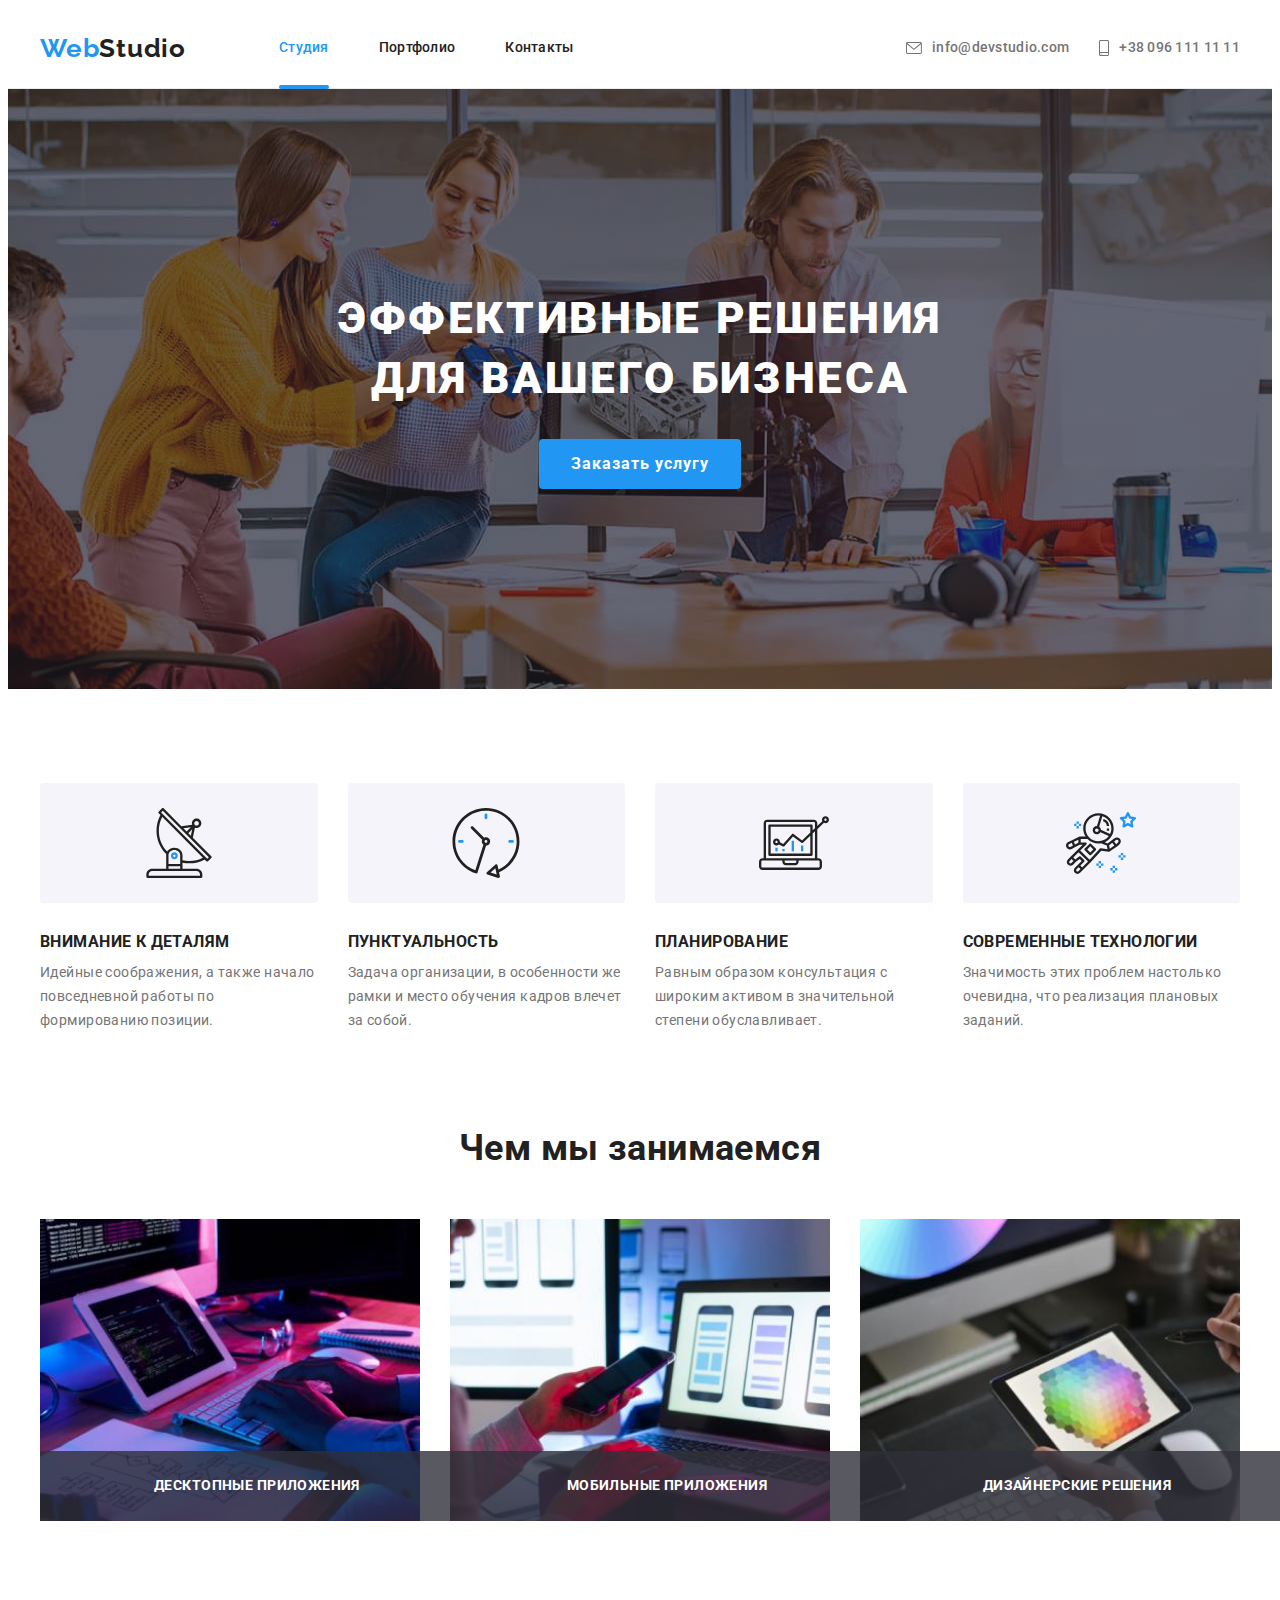
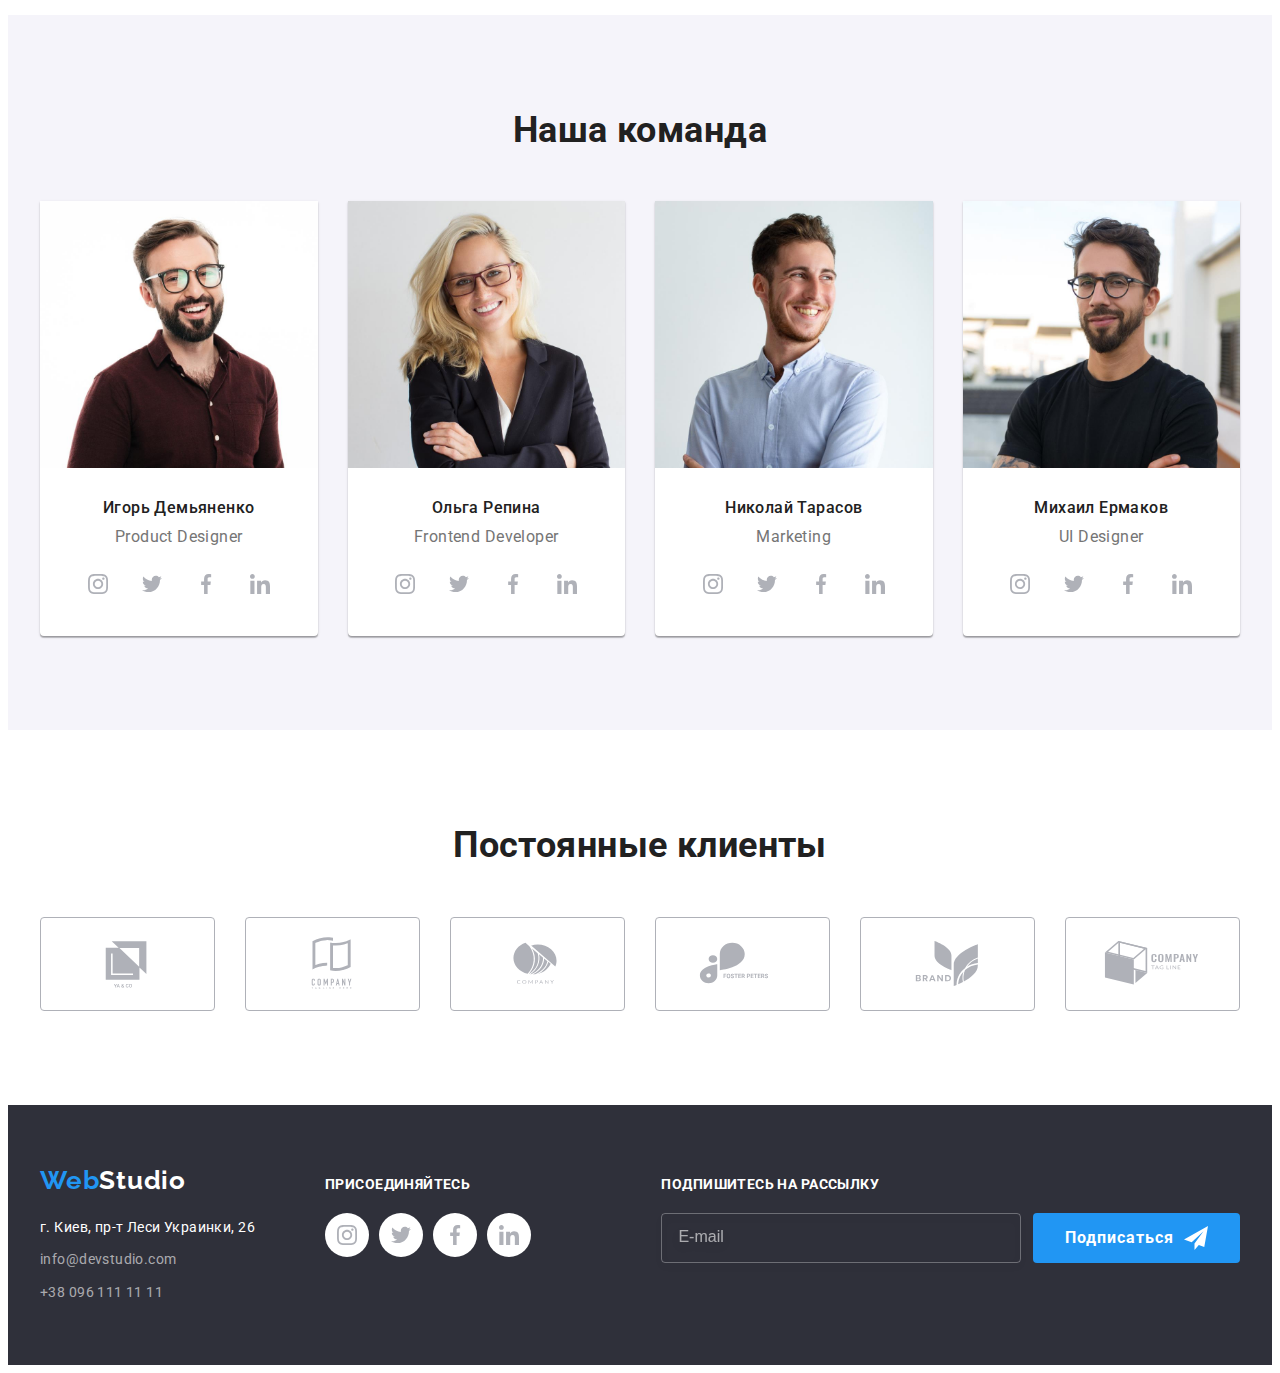
==== commit 6c40c1c5: "make team + social" ====
--- a/index.html
+++ b/index.html
@@ -144,7 +144,7 @@
       <!-- What we do -->
       <section class="wwd section">
         <div class="container">
-          <h2 class="title wwd-title">Чем мы занимаемся</h2>
+          <h2 class="title section__title">Чем мы занимаемся</h2>
           <ul class="list wwd-list card-set">
             <li class="wwd-list__item item">
               <img
@@ -180,64 +180,64 @@
       <!-- Team -->
       <section class="team section">
         <div class="container">
-          <h2 class="title section-title">Наша команда</h2>
+          <h2 class="title section__title">Наша команда</h2>
           <ul class="list team-list card-set">
-            <li class="team-item item">
+            <li class="team-list__item item">
               <img
                 src="./images/team-1.jpg"
                 alt="мужчина с бородой, в очках, и коричневой ручашке "
                 width="270"
                 height="260"
-                class="team-item-img"
-              />
-              <div class="team-item-content">
-                <h3 class="title team-item-name">Игорь Демьяненко</h3>
-                <p class="team-item-positions">Product Designer</p>
+                class="team-item__img"
+              />
+              <div class="team-item__box">
+                <h3 class="title team-item__name">Игорь Демьяненко</h3>
+                <p class="team-item__positions">Product Designer</p>
                 <ul class="social-list list">
-                  <li class="social-item">
-                    <a
-                      href=""
-                      class="social-link"
-                      target="_blank"
-                      rel="noopener noreferrer nofollow"
-                    >
-                      <svg class="social-icon" width="20" height="20">
+                  <li class="social-list__item">
+                    <a
+                      href=""
+                      class="social-list__link"
+                      target="_blank"
+                      rel="noopener noreferrer nofollow"
+                    >
+                      <svg class="social-list__icon" width="20" height="20">
                         <use href="./images/icons.svg#icon-instagram"></use>
                       </svg>
                     </a>
                   </li>
-                  <li class="social-item">
-                    <a
-                      href=""
-                      class="social-link"
-                      target="_blank"
-                      rel="noopener noreferrer nofollow"
-                    >
-                      <svg class="social-icon" width="20" height="20">
+                  <li class="social-list__item">
+                    <a
+                      href=""
+                      class="social-list__link"
+                      target="_blank"
+                      rel="noopener noreferrer nofollow"
+                    >
+                      <svg class="social-list__icon" width="20" height="20">
                         <use href="./images/icons.svg#icon-twitter"></use>
                       </svg>
                     </a>
                   </li>
-                  <li class="social-item">
-                    <a
-                      href=""
-                      class="social-link"
-                      target="_blank"
-                      rel="noopener noreferrer nofollow"
-                    >
-                      <svg class="social-icon" width="20" height="20">
+                  <li class="social-list__item">
+                    <a
+                      href=""
+                      class="social-list__link"
+                      target="_blank"
+                      rel="noopener noreferrer nofollow"
+                    >
+                      <svg class="social-list__icon" width="20" height="20">
                         <use href="./images/icons.svg#icon-facebook"></use>
                       </svg>
                     </a>
                   </li>
-                  <li class="social-item">
-                    <a
-                      href=""
-                      class="social-link"
-                      target="_blank"
-                      rel="noopener noreferrer nofollow"
-                    >
-                      <svg class="social-icon" width="20" height="20">
+                  <li class="social-list__item">
+                    <a
+                      href=""
+                      class="social-list__link"
+                      target="_blank"
+                      rel="noopener noreferrer nofollow"
+                    >
+                      <svg class="social-list__icon" width="20" height="20">
                         <use href="./images/icons.svg#icon-linkedin"></use>
                       </svg>
                     </a>
@@ -245,62 +245,62 @@
                 </ul>
               </div>
             </li>
-            <li class="team-item item">
+            <li class="team-list__item item">
               <img
                 src="./images/team-2.jpg"
                 alt="женщина блондинка, в очках и пиджаке"
                 width="270"
                 height="260"
-                class="team-item-img"
-              />
-              <div class="team-item-content">
-                <h3 class="title team-item-name">Ольга Репина</h3>
-                <p class="team-item-positions">Frontend Developer</p>
+                class="team-item__img"
+              />
+              <div class="team-item__box">
+                <h3 class="title team-item__name">Ольга Репина</h3>
+                <p class="team-item__positions">Frontend Developer</p>
                 <ul class="social-list list">
-                  <li class="social-item">
-                    <a
-                      href=""
-                      class="social-link"
-                      target="_blank"
-                      rel="noopener noreferrer nofollow"
-                    >
-                      <svg class="social-icon" width="20" height="20">
+                  <li class="social-list__item">
+                    <a
+                      href=""
+                      class="social-list__link"
+                      target="_blank"
+                      rel="noopener noreferrer nofollow"
+                    >
+                      <svg class="social-list__icon" width="20" height="20">
                         <use href="images/icons.svg#icon-instagram"></use>
                       </svg>
                     </a>
                   </li>
-                  <li class="social-item">
-                    <a
-                      href=""
-                      class="social-link"
-                      target="_blank"
-                      rel="noopener noreferrer nofollow"
-                    >
-                      <svg class="social-icon" width="20" height="20">
+                  <li class="social-list__item">
+                    <a
+                      href=""
+                      class="social-list__link"
+                      target="_blank"
+                      rel="noopener noreferrer nofollow"
+                    >
+                      <svg class="social-list__icon" width="20" height="20">
                         <use href="./images/icons.svg#icon-twitter"></use>
                       </svg>
                     </a>
                   </li>
-                  <li class="social-item">
-                    <a
-                      href=""
-                      class="social-link"
-                      target="_blank"
-                      rel="noopener noreferrer nofollow"
-                    >
-                      <svg class="social-icon" width="20" height="20">
+                  <li class="social-list__item">
+                    <a
+                      href=""
+                      class="social-list__link"
+                      target="_blank"
+                      rel="noopener noreferrer nofollow"
+                    >
+                      <svg class="social-list__icon" width="20" height="20">
                         <use href="./images/icons.svg#icon-facebook"></use>
                       </svg>
                     </a>
                   </li>
-                  <li class="social-item">
-                    <a
-                      href=""
-                      class="social-link"
-                      target="_blank"
-                      rel="noopener noreferrer nofollow"
-                    >
-                      <svg class="social-icon" width="20" height="20">
+                  <li class="social-list__item">
+                    <a
+                      href=""
+                      class="social-list__link"
+                      target="_blank"
+                      rel="noopener noreferrer nofollow"
+                    >
+                      <svg class="social-list__icon" width="20" height="20">
                         <use href="./images/icons.svg#icon-linkedin"></use>
                       </svg>
                     </a>
@@ -308,62 +308,62 @@
                 </ul>
               </div>
             </li>
-            <li class="team-item item">
+            <li class="team-list__item item">
               <img
                 src="./images/team-3.jpg"
                 alt="мужчина в серой рубашке"
                 width="270"
                 height="260"
-                class="team-item-img"
-              />
-              <div class="team-item-content">
-                <h3 class="title team-item-name">Николай Тарасов</h3>
-                <p class="team-item-positions">Marketing</p>
+                class="team-item__img"
+              />
+              <div class="team-item__box">
+                <h3 class="title team-item__name">Николай Тарасов</h3>
+                <p class="team-item__positions">Marketing</p>
                 <ul class="social-list list">
-                  <li class="social-item">
-                    <a
-                      href=""
-                      class="social-link"
-                      target="_blank"
-                      rel="noopener noreferrer nofollow"
-                    >
-                      <svg class="social-icon" width="20" height="20">
+                  <li class="social-list__item">
+                    <a
+                      href=""
+                      class="social-list__link"
+                      target="_blank"
+                      rel="noopener noreferrer nofollow"
+                    >
+                      <svg class="social-list__icon" width="20" height="20">
                         <use href="images/icons.svg#icon-instagram"></use>
                       </svg>
                     </a>
                   </li>
-                  <li class="social-item">
-                    <a
-                      href=""
-                      class="social-link"
-                      target="_blank"
-                      rel="noopener noreferrer nofollow"
-                    >
-                      <svg class="social-icon" width="20" height="20">
+                  <li class="social-list__item">
+                    <a
+                      href=""
+                      class="social-list__link"
+                      target="_blank"
+                      rel="noopener noreferrer nofollow"
+                    >
+                      <svg class="social-list__icon" width="20" height="20">
                         <use href="./images/icons.svg#icon-twitter"></use>
                       </svg>
                     </a>
                   </li>
-                  <li class="social-item">
-                    <a
-                      href=""
-                      class="social-link"
-                      target="_blank"
-                      rel="noopener noreferrer nofollow"
-                    >
-                      <svg class="social-icon" width="20" height="20">
+                  <li class="social-list__item">
+                    <a
+                      href=""
+                      class="social-list__link"
+                      target="_blank"
+                      rel="noopener noreferrer nofollow"
+                    >
+                      <svg class="social-list__icon" width="20" height="20">
                         <use href="./images/icons.svg#icon-facebook"></use>
                       </svg>
                     </a>
                   </li>
-                  <li class="social-item">
-                    <a
-                      href=""
-                      class="social-link"
-                      target="_blank"
-                      rel="noopener noreferrer nofollow"
-                    >
-                      <svg class="social-icon" width="20" height="20">
+                  <li class="social-list__item">
+                    <a
+                      href=""
+                      class="social-list__link"
+                      target="_blank"
+                      rel="noopener noreferrer nofollow"
+                    >
+                      <svg class="social-list__icon" width="20" height="20">
                         <use href="./images/icons.svg#icon-linkedin"></use>
                       </svg>
                     </a>
@@ -371,62 +371,62 @@
                 </ul>
               </div>
             </li>
-            <li class="team-item item">
+            <li class="team-list__item item">
               <img
                 src="./images/team-4.jpg"
                 alt="мужчина в очках, с бородой, и в чёрной футболке"
                 width="270"
                 height="260"
-                class="team-item-img"
-              />
-              <div class="team-item-content">
-                <h3 class="title team-item-name">Михаил Ермаков</h3>
-                <p class="team-item-positions">UI Designer</p>
+                class="team-item__img"
+              />
+              <div class="team-item__box">
+                <h3 class="title team-item__name">Михаил Ермаков</h3>
+                <p class="team-item__positions">UI Designer</p>
                 <ul class="social-list list">
-                  <li class="social-item">
-                    <a
-                      href=""
-                      class="social-link"
-                      target="_blank"
-                      rel="noopener noreferrer nofollow"
-                    >
-                      <svg class="social-icon" width="20" height="20">
+                  <li class="social-list__item">
+                    <a
+                      href=""
+                      class="social-list__link"
+                      target="_blank"
+                      rel="noopener noreferrer nofollow"
+                    >
+                      <svg class="social-list__icon" width="20" height="20">
                         <use href="images/icons.svg#icon-instagram"></use>
                       </svg>
                     </a>
                   </li>
-                  <li class="social-item">
-                    <a
-                      href=""
-                      class="social-link"
-                      target="_blank"
-                      rel="noopener noreferrer nofollow"
-                    >
-                      <svg class="social-icon" width="20" height="20">
+                  <li class="social-list__item">
+                    <a
+                      href=""
+                      class="social-list__link"
+                      target="_blank"
+                      rel="noopener noreferrer nofollow"
+                    >
+                      <svg class="social-list__icon" width="20" height="20">
                         <use href="./images/icons.svg#icon-twitter"></use>
                       </svg>
                     </a>
                   </li>
-                  <li class="social-item">
-                    <a
-                      href=""
-                      class="social-link"
-                      target="_blank"
-                      rel="noopener noreferrer nofollow"
-                    >
-                      <svg class="social-icon" width="20" height="20">
+                  <li class="social-list__item">
+                    <a
+                      href=""
+                      class="social-list__link"
+                      target="_blank"
+                      rel="noopener noreferrer nofollow"
+                    >
+                      <svg class="social-list__icon" width="20" height="20">
                         <use href="./images/icons.svg#icon-facebook"></use>
                       </svg>
                     </a>
                   </li>
-                  <li class="social-item">
-                    <a
-                      href=""
-                      class="social-link"
-                      target="_blank"
-                      rel="noopener noreferrer nofollow"
-                    >
-                      <svg class="social-icon" width="20" height="20">
+                  <li class="social-list__item">
+                    <a
+                      href=""
+                      class="social-list__link"
+                      target="_blank"
+                      rel="noopener noreferrer nofollow"
+                    >
+                      <svg class="social-list__icon" width="20" height="20">
                         <use href="./images/icons.svg#icon-linkedin"></use>
                       </svg>
                     </a>
@@ -441,7 +441,7 @@
       <!-- Regular Customers -->
       <section class="customers section">
         <div class="container">
-          <h2 class="title section-title">Постоянные клиенты</h2>
+          <h2 class="title section__title">Постоянные клиенты</h2>
           <ul class="list customer-list card-set">
             <li class="customer-list-item item">
               <a
@@ -554,50 +554,50 @@
         <div class="footer-box-item">
           <p class="footer-link-title">присоединяйтесь</p>
           <ul class="list social-list">
-            <li class="social-item">
-              <a
-                href=""
-                class="social-link"
-                target="_blank"
-                rel="noopener noreferrer nofollow"
-              >
-                <svg class="social-icon" width="20" height="20">
+            <li class="social-list__item">
+              <a
+                href=""
+                class="social-list__link"
+                target="_blank"
+                rel="noopener noreferrer nofollow"
+              >
+                <svg class="social-list__icon" width="20" height="20">
                   <use href="./images/icons.svg#icon-instagram"></use>
                 </svg>
               </a>
             </li>
-            <li class="social-item">
-              <a
-                href=""
-                class="social-link"
-                target="_blank"
-                rel="noopener noreferrer nofollow"
-              >
-                <svg class="social-icon" width="20" height="20">
+            <li class="social-list__item">
+              <a
+                href=""
+                class="social-list__link"
+                target="_blank"
+                rel="noopener noreferrer nofollow"
+              >
+                <svg class="social-list__icon" width="20" height="20">
                   <use href="./images/icons.svg#icon-twitter"></use>
                 </svg>
               </a>
             </li>
-            <li class="social-item">
-              <a
-                href=""
-                class="social-link"
-                target="_blank"
-                rel="noopener noreferrer nofollow"
-              >
-                <svg class="social-icon" width="20" height="20">
+            <li class="social-list__item">
+              <a
+                href=""
+                class="social-list__link"
+                target="_blank"
+                rel="noopener noreferrer nofollow"
+              >
+                <svg class="social-list__icon" width="20" height="20">
                   <use href="./images/icons.svg#icon-facebook"></use>
                 </svg>
               </a>
             </li>
-            <li class="social-item">
-              <a
-                href=""
-                class="social-link"
-                target="_blank"
-                rel="noopener noreferrer nofollow"
-              >
-                <svg class="social-icon" width="20" height="20">
+            <li class="social-list__item">
+              <a
+                href=""
+                class="social-list__link"
+                target="_blank"
+                rel="noopener noreferrer nofollow"
+              >
+                <svg class="social-list__icon" width="20" height="20">
                   <use href="./images/icons.svg#icon-linkedin"></use>
                 </svg>
               </a>
--- a/css/main.min.css
+++ b/css/main.min.css
@@ -1,2 +1,2 @@
-.card-set{display:flex;flex-wrap:wrap;margin-left:-30px;margin-top:-30px}.item{margin-left:30px;margin-top:30px}.backdrop.is-hidden{visibility:hidden;opacity:0;pointer-events:none}.backdrop{position:fixed;top:0;width:100vw;height:100vh;background-color:var(--backdrop-background-color);transition:opacity var(--duration-cubic),visibility var(--duration-cubic)}.backdrop.is-hidden .modal{transform:translate(-50%, -50%) scale(0.5)}.modal{width:528px;min-height:581px;background:var(--btn-text-color);box-shadow:0px 1px 3px rgba(0,0,0,0.12),0px 1px 1px rgba(0,0,0,0.14),0px 2px 1px rgba(0,0,0,0.2);border-radius:4px;padding:40px;position:absolute;top:50%;left:50%;transform:translate(-50%, -50%) scale(1);transition:transform var(--duration-cubic)}.modal-close{width:30px;height:30px;background-color:var(--btn-text-color);border:1px solid rgba(0,0,0,0.1);border-radius:50%;display:flex;justify-content:center;align-items:center;position:absolute;top:8px;right:8px;transition:fill var(--duration-cubic)}.modal-close:hover,.modal-close:focus{fill:var(--accent-color)}.modal-title{font-weight:700;font-size:20px;line-height:1.15;text-align:center;color:var(--second-text-color);margin-bottom:12px}.form-field{margin-bottom:10px}.form-comment{margin-bottom:20px}.input-wpap{position:relative}.input-icon{position:absolute;left:12px;top:50%;transform:translateY(-50%);transition:fill var(--duration-cubic)}.form-text,.input-text{display:block;font-size:12px;line-height:1.17;letter-spacing:0.01em;margin-bottom:4px}.form-text,.form-input{width:100%;height:40px;border:1px solid var(--input-border-color);box-sizing:border-box;border-radius:4px;padding-left:40px;outline:none;transition:border var(--duration-cubic)}.form-text:hover,.form-input:hover,.form-text:focus,.form-input:focus{border:1px solid var(--accent-color)}.form-input:hover+.input-icon,.form-input:focus+.input-icon{fill:var(--accent-color)}.form-text{width:100%;height:120px;resize:none;padding:12px 16px;transition:border-color var(--duration-cubic)}.form-text::placeholder{font-size:12px;line-height:1.17;letter-spacing:0.01em;color:var(--form-text-color)}.terms-link{display:inline-block;text-decoration:underline;color:var(--accent-color)}.form-terms{margin-bottom:30px}.checkbox-terms{display:flex;justify-content:center;align-items:center}.checkbox-item{width:16px;height:15px;border:2px solid var(--second-text-color);border-radius:2px;margin-right:8px;cursor:pointer;display:flex;justify-content:center;align-items:center}.terms-check+.checkbox-terms .checkbox-item{transition:background-color var(--duration-cubic),box-shadow var(--duration-cubic),border-color var(--duration-cubic)}.terms-check:hover+.checkbox-terms .checkbox-item,.terms-check:focus+.checkbox-terms .checkbox-item{border:2px solid var(--accent-color)}.terms-check:checked+.checkbox-terms .checkbox-item{border:none;background-color:var(--accent-color);box-shadow:0px 4px 4px rgba(0,0,0,0.25)}.checkbox-icon{transition:fill var(--duration-cubic)}.terms-check:checked+.checkbox-terms .checkbox-icon{fill:var(--btn-text-color)}.checkbox-icon{fill:transparent}.modal-submit-btn{display:block;margin-left:auto;margin-right:auto}:root{--main-text-color: #757575;--second-text-color: #212121;--accent-color: #2196f3;--btn-text-color: #ffffff;--first-background-color: #2f303a;--second-background-color: #f5f4fa;--wwd-text-background-color: rgba(47, 48, 58, 0.8);--btn-hover-color: #188ce8;--link-color: rgba(255, 255, 255, 0.6);--border-card-color: #eeeeee;--header-border-color: #ececec;--hero-gradient-color: rgba(47, 48, 58, 0.4);--icon-fill-color: #afb1b8;--footer-social-bg-color: rgba(255, 255, 255, 0.1);--duration-cubic: 250ms cubic-bezier(0.4, 0, 0.2, 1);--portfolio-cart-bg-color: rgba(33, 150, 243, 0.9);--backdrop-background-color: rgba(0, 0, 0, 0.2);--input-border-color: rgba(33, 33, 33, 0.2);--form-text-color: rgba(117, 117, 117, 0.5)}.visually-hidden{position:absolute;width:1px;height:1px;margin:-1px;padding:0;overflow:hidden;border:0;clip:rect(0 0 0 0)}p,h1,h2,h3,h4,h5,h6{margin:0}ul,ol{margin:0;padding:0}button{cursor:pointer}img{display:block;width:100%;height:auto}body{font-family:"Roboto", sans-serif;color:var(--main-text-color);font-size:14px;line-height:1.71;letter-spacing:0.03em}address{font-style:normal}.title{color:var(--second-text-color)}.list{list-style:none}.link{text-decoration:none;color:inherit}.container{width:1200px;padding:0 15px;margin:0 auto}.section{padding-top:94px;padding-bottom:94px}.button{font-family:inherit;background:var(--accent-color);border-radius:4px;cursor:pointer;font-weight:700;font-size:16px;line-height:1.87;text-align:center;letter-spacing:0.06em;color:var(--btn-text-color);padding:10px 32px;border:none;transition:background var(--duration-cubic),box-shadow var(--duration-cubic)}.button:focus,.button:hover{background:var(--btn-hover-color);box-shadow:0px 4px 4px rgba(0,0,0,0.15)}.social-list{display:flex;justify-content:center}.social-item:not(:last-child){margin-right:10px}.social-link{width:44px;height:44px;background-color:var(--btn-text-color);display:flex;justify-content:center;align-items:center;border-radius:50%;color:var(--icon-fill-color);transition:background-color var(--duration-cubic)}.social-icon{fill:currentColor}.logo{font-family:"Raleway", sans-serif;font-weight:700;font-size:26px;line-height:1.19;letter-spacing:0.03em;color:var(--accent-color)}.logo__text-dark{color:var(--second-text-color)}.header{border-bottom:1px solid var(--header-border-color)}.header-container,.header-list,.header-contacts,.header-nav{display:flex;align-items:center;flex-wrap:wrap}.header-nav__logo{margin-right:93px}.header-list{color:var(--second-text-color)}.header-list__item:not(:last-child){margin-right:50px}.header-list__link{font-weight:500;line-height:1.14;display:flex;align-items:center;letter-spacing:0.02em;padding-top:32px;padding-bottom:32px;transition:color var(--duration-cubic)}.header-list__link:hover,.header-list__link:focus{color:var(--accent-color)}.header-contacts{color:inherit;margin-left:auto}.header-contacts__icon{margin-right:10px;fill:currentColor}.header-contacts__item:first-child{margin-right:30px}.current{position:relative;color:var(--accent-color)}.current::after{content:"";width:100%;height:4px;background-color:var(--accent-color);border-radius:2px;position:absolute;left:0;bottom:-1px}.hero{background-color:var(--first-background-color);background-image:linear-gradient(var(--hero-gradient-color), var(--hero-gradient-color)),url(../images/hero-bg.jpg);background-repeat:no-repeat;background-position:center;background-size:cover, auto;text-align:center;padding-top:200px;padding-bottom:200px}.hero__title{font-weight:900;font-size:44px;line-height:1.36;text-align:center;letter-spacing:0.06em;text-transform:uppercase;color:var(--btn-text-color);margin-bottom:30px;max-width:696px;margin-left:auto;margin-right:auto}.features{padding-bottom:0}.features-list__item{flex-basis:calc(100% / 4 - 30px)}.features-list__image{display:flex;justify-content:center;align-items:center;height:120px;background-color:var(--second-background-color);border-radius:4px;margin-bottom:30px}.features-list__title{font-weight:700;line-height:1.14;text-transform:uppercase;margin-bottom:10px}.wwd .title{font-weight:700;font-size:36px;line-height:1.17;text-align:center;margin-bottom:50px}.wwd-list__item{position:relative;flex-basis:calc(100% / 3 - 30px)}.wwd-list__text{position:absolute;bottom:0;left:0;width:100%;display:flex;justify-content:center;align-items:center;padding:27px;font-weight:700;line-height:1.14;text-align:center;text-transform:uppercase;color:var(--btn-text-color);background-color:var(--wwd-text-background-color)}.team{background-color:var(--second-background-color)}.team-item{background:var(--btn-text-color);box-shadow:0px 1px 3px rgba(0,0,0,0.12),0px 1px 1px rgba(0,0,0,0.14),0px 2px 1px rgba(0,0,0,0.2);border-radius:0px 0px 4px 4px;flex-basis:calc(100% / 4 - 30px)}.team-item-content{padding:30px 32px}.team-item-name,.team-item-positions{font-size:16px;line-height:1.19;text-align:center}.team-item-name{font-weight:500;margin-bottom:10px}.team-item-positions{margin-bottom:16px}.team .social-link{transition:background-color var(--duration-cubic),color var(--duration-cubic)}.team .social-link:hover,.team .social-link:focus{background-color:var(--accent-color);color:var(--btn-text-color)}.customer-list-item{flex-basis:calc(100% / 6 - 30px)}.customer-link{height:92px;display:flex;justify-content:center;align-items:center;border:1px solid var(--icon-fill-color);border-radius:4px;color:var(--icon-fill-color);transition:color var(--duration-cubic),border-color var(--duration-cubic)}.customer-link:hover,.customer-link:focus{color:var(--accent-color);border-color:var(--accent-color)}.customer-logo{fill:currentColor}.footer{background-color:var(--first-background-color);padding-top:60px;padding-bottom:60px}.footer-text-color{color:var(--btn-text-color)}.footer-box{display:flex;align-items:baseline}.footer-box-item:not(:last-child){margin-right:70px}.footer-box-item:last-child{margin-left:auto}.footer .logo{display:inline-block;margin-bottom:20px}.footer-item:not(:last-child){margin-bottom:9px}.footer-link[target="_blank"]{color:var(--btn-text-color)}.footer-link{color:var(--link-color);transition:color var(--duration-cubic)}.footer-link:hover,.footer-link:focus{color:var(--accent-color)}.subscribe-text,.footer-link-title{display:inline-block;font-weight:700;line-height:1.14;text-transform:uppercase;margin-bottom:20px;color:var(--btn-text-color)}.footer .social-link{background-color:var(--footer-social-bg-color)}.footer .social-link:hover,.footer .social-link:focus{background-color:var(--accent-color)}.footer .social-icon{fill:var(--btn-text-color)}.subscribe-input{width:360px;height:50px;border:1px solid rgba(255,255,255,0.3);box-sizing:border-box;filter:drop-shadow(0px 4px 4px rgba(0,0,0,0.15));border-radius:4px;color:var(--btn-text-color);background-color:transparent;outline:none;padding:15px 16px;transition:border-color var(--duration-cubic);margin-right:12px}.subscribe-input:hover,.subscribe-input:focus{border-color:var(--accent-color)}.subscribe-input::placeholder{font-size:16px;line-height:1.25;color:var(--link-color)}.subscribe-wrap{display:flex}.subscribe-btn{display:flex;align-items:center}.subscribe-btn-icon{fill:var(--btn-text-color);margin-left:10px}.projects{padding-top:82px;padding-bottom:126px}.projects-btn-list{display:flex;justify-content:center}.projects-btn-list{margin-bottom:50px}.projects-list-item:not(:last-child){margin-right:8px}.projects-btn{font-family:inherit;font-weight:500;font-size:16px;line-height:1.62;text-align:center;letter-spacing:0.03em;color:var(--second-text-color);background:var(--second-background-color);border-radius:4px;cursor:pointer;border-color:transparent;padding:6px 22px;transition:color var(--duration-cubic),background var(--duration-cubic),box-shadow var(--duration-cubic)}.projects-btn:focus,.projects-btn:hover,.active{color:var(--btn-text-color);background:var(--accent-color);box-shadow:0px 3px 1px rgba(0,0,0,0.1),0px 1px 2px rgba(0,0,0,0.08),0px 2px 2px rgba(0,0,0,0.12)}.projects-link-item{flex-basis:calc(100% / 3 - 30px)}.projects-link-list .link{display:flex;flex-direction:column;transition:box-shadow var(--duration-cubic)}.projects-link-list .link:hover,.projects-link-list .link:focus{box-shadow:0px 1px 1px rgba(0,0,0,0.12),0px 4px 4px rgba(0,0,0,0.06),1px 4px 6px rgba(0,0,0,0.16)}.projects-link-item .link:hover .projects-item-text,.projects-link-item .link:focus .projects-item-text{transform:translateY(0)}.projects-item-wrap{position:relative;overflow:hidden}.projects-item-text{position:absolute;top:0;left:0;font-size:18px;line-height:1.56;color:var(--btn-text-color);background-color:var(--portfolio-cart-bg-color);padding:63px 24px;transform:translateY(100%);transition:transform var(--duration-cubic)}.projects-list-title{font-weight:700;font-size:18px;line-height:2;letter-spacing:0.06em;margin-bottom:4px}.projects-list-text{font-size:16px;line-height:1.87}.projects-card-footer{background:var(--btn-text-color);border:1px solid var(--border-card-color);padding:20px 24px}
+.card-set{display:flex;flex-wrap:wrap;margin-left:-30px;margin-top:-30px}.item{margin-left:30px;margin-top:30px}.backdrop.is-hidden{visibility:hidden;opacity:0;pointer-events:none}.backdrop{position:fixed;top:0;width:100vw;height:100vh;background-color:var(--backdrop-background-color);transition:opacity var(--duration-cubic),visibility var(--duration-cubic)}.backdrop.is-hidden .modal{transform:translate(-50%, -50%) scale(0.5)}.modal{width:528px;min-height:581px;background:var(--btn-text-color);box-shadow:0px 1px 3px rgba(0,0,0,0.12),0px 1px 1px rgba(0,0,0,0.14),0px 2px 1px rgba(0,0,0,0.2);border-radius:4px;padding:40px;position:absolute;top:50%;left:50%;transform:translate(-50%, -50%) scale(1);transition:transform var(--duration-cubic)}.modal-close{width:30px;height:30px;background-color:var(--btn-text-color);border:1px solid rgba(0,0,0,0.1);border-radius:50%;display:flex;justify-content:center;align-items:center;position:absolute;top:8px;right:8px;transition:fill var(--duration-cubic)}.modal-close:hover,.modal-close:focus{fill:var(--accent-color)}.modal-title{font-weight:700;font-size:20px;line-height:1.15;text-align:center;color:var(--second-text-color);margin-bottom:12px}.form-field{margin-bottom:10px}.form-comment{margin-bottom:20px}.input-wpap{position:relative}.input-icon{position:absolute;left:12px;top:50%;transform:translateY(-50%);transition:fill var(--duration-cubic)}.form-text,.input-text{display:block;font-size:12px;line-height:1.17;letter-spacing:0.01em;margin-bottom:4px}.form-text,.form-input{width:100%;height:40px;border:1px solid var(--input-border-color);box-sizing:border-box;border-radius:4px;padding-left:40px;outline:none;transition:border var(--duration-cubic)}.form-text:hover,.form-input:hover,.form-text:focus,.form-input:focus{border:1px solid var(--accent-color)}.form-input:hover+.input-icon,.form-input:focus+.input-icon{fill:var(--accent-color)}.form-text{width:100%;height:120px;resize:none;padding:12px 16px;transition:border-color var(--duration-cubic)}.form-text::placeholder{font-size:12px;line-height:1.17;letter-spacing:0.01em;color:var(--form-text-color)}.terms-link{display:inline-block;text-decoration:underline;color:var(--accent-color)}.form-terms{margin-bottom:30px}.checkbox-terms{display:flex;justify-content:center;align-items:center}.checkbox-item{width:16px;height:15px;border:2px solid var(--second-text-color);border-radius:2px;margin-right:8px;cursor:pointer;display:flex;justify-content:center;align-items:center}.terms-check+.checkbox-terms .checkbox-item{transition:background-color var(--duration-cubic),box-shadow var(--duration-cubic),border-color var(--duration-cubic)}.terms-check:hover+.checkbox-terms .checkbox-item,.terms-check:focus+.checkbox-terms .checkbox-item{border:2px solid var(--accent-color)}.terms-check:checked+.checkbox-terms .checkbox-item{border:none;background-color:var(--accent-color);box-shadow:0px 4px 4px rgba(0,0,0,0.25)}.checkbox-icon{transition:fill var(--duration-cubic)}.terms-check:checked+.checkbox-terms .checkbox-icon{fill:var(--btn-text-color)}.checkbox-icon{fill:transparent}.modal-submit-btn{display:block;margin-left:auto;margin-right:auto}:root{--main-text-color: #757575;--second-text-color: #212121;--accent-color: #2196f3;--btn-text-color: #ffffff;--first-background-color: #2f303a;--second-background-color: #f5f4fa;--wwd-text-background-color: rgba(47, 48, 58, 0.8);--btn-hover-color: #188ce8;--link-color: rgba(255, 255, 255, 0.6);--border-card-color: #eeeeee;--header-border-color: #ececec;--hero-gradient-color: rgba(47, 48, 58, 0.4);--icon-fill-color: #afb1b8;--footer-social-bg-color: rgba(255, 255, 255, 0.1);--duration-cubic: 250ms cubic-bezier(0.4, 0, 0.2, 1);--portfolio-cart-bg-color: rgba(33, 150, 243, 0.9);--backdrop-background-color: rgba(0, 0, 0, 0.2);--input-border-color: rgba(33, 33, 33, 0.2);--form-text-color: rgba(117, 117, 117, 0.5)}.section{padding-top:94px;padding-bottom:94px}.section__title{font-weight:700;font-size:36px;line-height:1.17;text-align:center;margin-bottom:50px}.visually-hidden{position:absolute;width:1px;height:1px;margin:-1px;padding:0;overflow:hidden;border:0;clip:rect(0 0 0 0)}p,h1,h2,h3,h4,h5,h6{margin:0}ul,ol{margin:0;padding:0}button{cursor:pointer}img{display:block;width:100%;height:auto}body{font-family:"Roboto", sans-serif;color:var(--main-text-color);font-size:14px;line-height:1.71;letter-spacing:0.03em}address{font-style:normal}.title{color:var(--second-text-color)}.list{list-style:none}.link{text-decoration:none;color:inherit}.container{width:1200px;padding:0 15px;margin:0 auto}.button{font-family:inherit;background:var(--accent-color);border-radius:4px;cursor:pointer;font-weight:700;font-size:16px;line-height:1.87;text-align:center;letter-spacing:0.06em;color:var(--btn-text-color);padding:10px 32px;border:none;transition:background var(--duration-cubic),box-shadow var(--duration-cubic)}.button:focus,.button:hover{background:var(--btn-hover-color);box-shadow:0px 4px 4px rgba(0,0,0,0.15)}.social-list{display:flex;justify-content:center}.social-list__item:not(:last-child){margin-right:10px}.social-list__link{width:44px;height:44px;background-color:var(--btn-text-color);display:flex;justify-content:center;align-items:center;border-radius:50%;color:var(--icon-fill-color);transition:background-color var(--duration-cubic)}.social-list__icon{fill:currentColor}.logo{font-family:"Raleway", sans-serif;font-weight:700;font-size:26px;line-height:1.19;letter-spacing:0.03em;color:var(--accent-color)}.logo__text-dark{color:var(--second-text-color)}.header{border-bottom:1px solid var(--header-border-color)}.header-container,.header-list,.header-contacts,.header-nav{display:flex;align-items:center;flex-wrap:wrap}.header-nav__logo{margin-right:93px}.header-list{color:var(--second-text-color)}.header-list__item:not(:last-child){margin-right:50px}.header-list__link{font-weight:500;line-height:1.14;display:flex;align-items:center;letter-spacing:0.02em;padding-top:32px;padding-bottom:32px;transition:color var(--duration-cubic)}.header-list__link:hover,.header-list__link:focus{color:var(--accent-color)}.header-contacts{color:inherit;margin-left:auto}.header-contacts__icon{margin-right:10px;fill:currentColor}.header-contacts__item:first-child{margin-right:30px}.current{position:relative;color:var(--accent-color)}.current::after{content:"";width:100%;height:4px;background-color:var(--accent-color);border-radius:2px;position:absolute;left:0;bottom:-1px}.hero{background-color:var(--first-background-color);background-image:linear-gradient(var(--hero-gradient-color), var(--hero-gradient-color)),url(../images/hero-bg.jpg);background-repeat:no-repeat;background-position:center;background-size:cover, auto;text-align:center;padding-top:200px;padding-bottom:200px}.hero__title{font-weight:900;font-size:44px;line-height:1.36;text-align:center;letter-spacing:0.06em;text-transform:uppercase;color:var(--btn-text-color);margin-bottom:30px;max-width:696px;margin-left:auto;margin-right:auto}.features{padding-bottom:0}.features-list__item{flex-basis:calc(100% / 4 - 30px)}.features-list__image{display:flex;justify-content:center;align-items:center;height:120px;background-color:var(--second-background-color);border-radius:4px;margin-bottom:30px}.features-list__title{font-weight:700;line-height:1.14;text-transform:uppercase;margin-bottom:10px}.wwd-list__item{position:relative;flex-basis:calc(100% / 3 - 30px)}.wwd-list__text{position:absolute;bottom:0;left:0;width:100%;display:flex;justify-content:center;align-items:center;padding:27px;font-weight:700;line-height:1.14;text-align:center;text-transform:uppercase;color:var(--btn-text-color);background-color:var(--wwd-text-background-color)}.team{background-color:var(--second-background-color)}.team .social-list__link{transition:background-color var(--duration-cubic),color var(--duration-cubic)}.team .social-list__link:hover,.team .social-list__link:focus{background-color:var(--accent-color);color:var(--btn-text-color)}.team-list__item{background:var(--btn-text-color);box-shadow:0px 1px 3px rgba(0,0,0,0.12),0px 1px 1px rgba(0,0,0,0.14),0px 2px 1px rgba(0,0,0,0.2);border-radius:0px 0px 4px 4px;flex-basis:calc(100% / 4 - 30px)}.team-item__box{padding:30px 32px}.team-item__name,.team-item__positions{font-size:16px;line-height:1.19;text-align:center}.team-item__name{font-weight:500;margin-bottom:10px}.team-item__positions{margin-bottom:16px}.customer-list-item{flex-basis:calc(100% / 6 - 30px)}.customer-link{height:92px;display:flex;justify-content:center;align-items:center;border:1px solid var(--icon-fill-color);border-radius:4px;color:var(--icon-fill-color);transition:color var(--duration-cubic),border-color var(--duration-cubic)}.customer-link:hover,.customer-link:focus{color:var(--accent-color);border-color:var(--accent-color)}.customer-logo{fill:currentColor}.footer{background-color:var(--first-background-color);padding-top:60px;padding-bottom:60px}.footer-text-color{color:var(--btn-text-color)}.footer-box{display:flex;align-items:baseline}.footer-box-item:not(:last-child){margin-right:70px}.footer-box-item:last-child{margin-left:auto}.footer .logo{display:inline-block;margin-bottom:20px}.footer-item:not(:last-child){margin-bottom:9px}.footer-link[target="_blank"]{color:var(--btn-text-color)}.footer-link{color:var(--link-color);transition:color var(--duration-cubic)}.footer-link:hover,.footer-link:focus{color:var(--accent-color)}.subscribe-text,.footer-link-title{display:inline-block;font-weight:700;line-height:1.14;text-transform:uppercase;margin-bottom:20px;color:var(--btn-text-color)}.footer .social-link{background-color:var(--footer-social-bg-color)}.footer .social-link:hover,.footer .social-link:focus{background-color:var(--accent-color)}.footer .social-icon{fill:var(--btn-text-color)}.subscribe-input{width:360px;height:50px;border:1px solid rgba(255,255,255,0.3);box-sizing:border-box;filter:drop-shadow(0px 4px 4px rgba(0,0,0,0.15));border-radius:4px;color:var(--btn-text-color);background-color:transparent;outline:none;padding:15px 16px;transition:border-color var(--duration-cubic);margin-right:12px}.subscribe-input:hover,.subscribe-input:focus{border-color:var(--accent-color)}.subscribe-input::placeholder{font-size:16px;line-height:1.25;color:var(--link-color)}.subscribe-wrap{display:flex}.subscribe-btn{display:flex;align-items:center}.subscribe-btn-icon{fill:var(--btn-text-color);margin-left:10px}.projects{padding-top:82px;padding-bottom:126px}.projects-btn-list{display:flex;justify-content:center}.projects-btn-list{margin-bottom:50px}.projects-list-item:not(:last-child){margin-right:8px}.projects-btn{font-family:inherit;font-weight:500;font-size:16px;line-height:1.62;text-align:center;letter-spacing:0.03em;color:var(--second-text-color);background:var(--second-background-color);border-radius:4px;cursor:pointer;border-color:transparent;padding:6px 22px;transition:color var(--duration-cubic),background var(--duration-cubic),box-shadow var(--duration-cubic)}.projects-btn:focus,.projects-btn:hover,.active{color:var(--btn-text-color);background:var(--accent-color);box-shadow:0px 3px 1px rgba(0,0,0,0.1),0px 1px 2px rgba(0,0,0,0.08),0px 2px 2px rgba(0,0,0,0.12)}.projects-link-item{flex-basis:calc(100% / 3 - 30px)}.projects-link-list .link{display:flex;flex-direction:column;transition:box-shadow var(--duration-cubic)}.projects-link-list .link:hover,.projects-link-list .link:focus{box-shadow:0px 1px 1px rgba(0,0,0,0.12),0px 4px 4px rgba(0,0,0,0.06),1px 4px 6px rgba(0,0,0,0.16)}.projects-link-item .link:hover .projects-item-text,.projects-link-item .link:focus .projects-item-text{transform:translateY(0)}.projects-item-wrap{position:relative;overflow:hidden}.projects-item-text{position:absolute;top:0;left:0;font-size:18px;line-height:1.56;color:var(--btn-text-color);background-color:var(--portfolio-cart-bg-color);padding:63px 24px;transform:translateY(100%);transition:transform var(--duration-cubic)}.projects-list-title{font-weight:700;font-size:18px;line-height:2;letter-spacing:0.06em;margin-bottom:4px}.projects-list-text{font-size:16px;line-height:1.87}.projects-card-footer{background:var(--btn-text-color);border:1px solid var(--border-card-color);padding:20px 24px}
 /*# sourceMappingURL=main.min.css.map */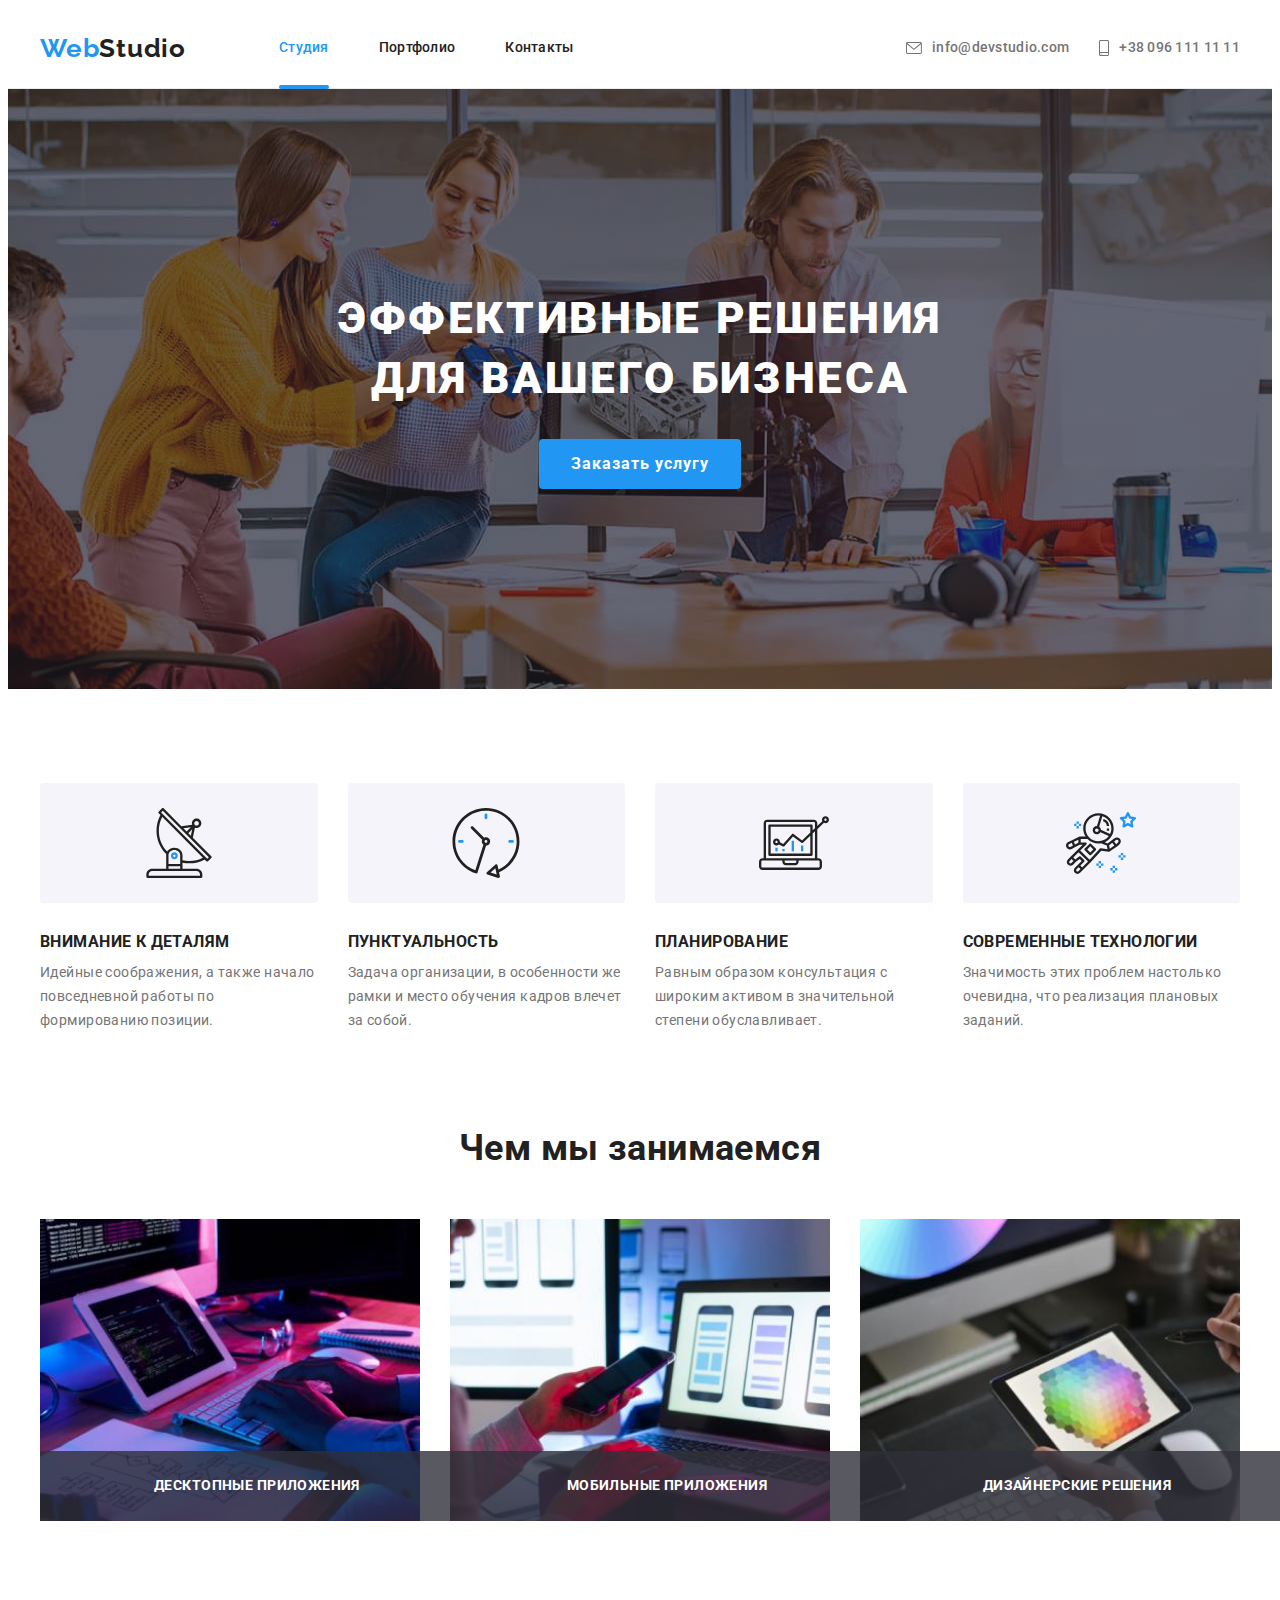
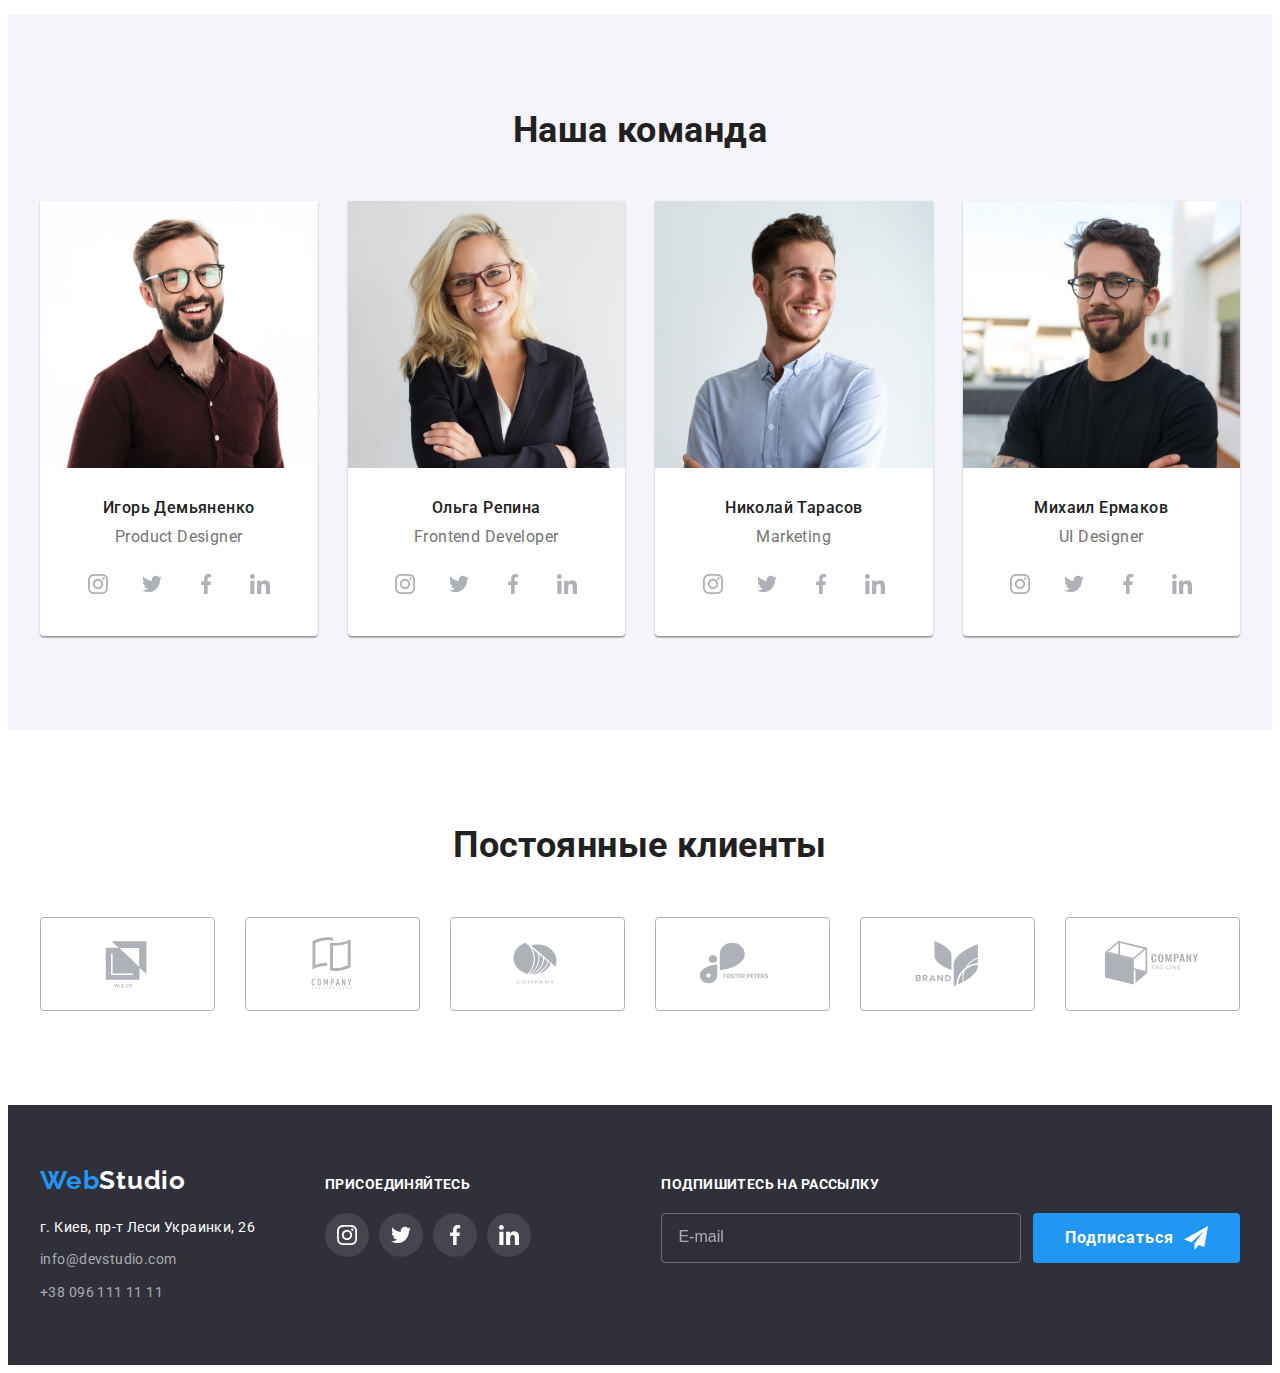
==== commit deccca8a: "add subscribe" ====
--- a/index.html
+++ b/index.html
@@ -443,74 +443,74 @@
         <div class="container">
           <h2 class="title section__title">Постоянные клиенты</h2>
           <ul class="list customer-list card-set">
-            <li class="customer-list-item item">
-              <a
-                href=""
-                class="customer-link"
-                target="_blank"
-                rel="noopener noreferrer nofollow"
-              >
-                <svg class="customer-logo" width="106" height="60">
+            <li class="customer-list__item item">
+              <a
+                href=""
+                class="customer-list__link"
+                target="_blank"
+                rel="noopener noreferrer nofollow"
+              >
+                <svg class="customer-list__logo" width="106" height="60">
                   <use href="./images/icons.svg#icon-Logo1"></use>
                 </svg>
               </a>
             </li>
-            <li class="customer-list-item item">
-              <a
-                href=""
-                class="customer-link"
-                target="_blank"
-                rel="noopener noreferrer nofollow"
-              >
-                <svg class="customer-logo" width="106" height="60">
+            <li class="customer-list__item item">
+              <a
+                href=""
+                class="customer-list__link"
+                target="_blank"
+                rel="noopener noreferrer nofollow"
+              >
+                <svg class="customer-list__logo" width="106" height="60">
                   <use href="./images/icons.svg#icon-Logo2"></use>
                 </svg>
               </a>
             </li>
-            <li class="customer-list-item item">
-              <a
-                href=""
-                class="customer-link"
-                target="_blank"
-                rel="noopener noreferrer nofollow"
-              >
-                <svg class="customer-logo" width="106" height="60">
+            <li class="customer-list__item item">
+              <a
+                href=""
+                class="customer-list__link"
+                target="_blank"
+                rel="noopener noreferrer nofollow"
+              >
+                <svg class="customer-list__logo" width="106" height="60">
                   <use href="./images/icons.svg#icon-Logo3"></use>
                 </svg>
               </a>
             </li>
-            <li class="customer-list-item item">
-              <a
-                href=""
-                class="customer-link"
-                target="_blank"
-                rel="noopener noreferrer nofollow"
-              >
-                <svg class="customer-logo" width="106" height="60">
+            <li class="customer-list__item item">
+              <a
+                href=""
+                class="customer-list__link"
+                target="_blank"
+                rel="noopener noreferrer nofollow"
+              >
+                <svg class="customer-list__logo" width="106" height="60">
                   <use href="./images/icons.svg#icon-Logo4"></use>
                 </svg>
               </a>
             </li>
-            <li class="customer-list-item item">
-              <a
-                href=""
-                class="customer-link"
-                target="_blank"
-                rel="noopener noreferrer nofollow"
-              >
-                <svg class="customer-logo" width="106" height="60">
+            <li class="customer-list__item item">
+              <a
+                href=""
+                class="customer-list__link"
+                target="_blank"
+                rel="noopener noreferrer nofollow"
+              >
+                <svg class="customer-list__logo" width="106" height="60">
                   <use href="./images/icons.svg#icon-Logo5"></use>
                 </svg>
               </a>
             </li>
-            <li class="customer-list-item item">
-              <a
-                href=""
-                class="customer-link"
-                target="_blank"
-                rel="noopener noreferrer nofollow"
-              >
-                <svg class="customer-logo" width="106" height="60">
+            <li class="customer-list__item item">
+              <a
+                href=""
+                class="customer-list__link"
+                target="_blank"
+                rel="noopener noreferrer nofollow"
+              >
+                <svg class="customer-list__logo" width="106" height="60">
                   <use href="./images/icons.svg#icon-Logo6"></use>
                 </svg>
               </a>
@@ -523,36 +523,38 @@
     <!-- Footer -->
     <footer class="footer">
       <div class="container footer-box">
-        <div class="footer-box-item">
+        <div class="footer-box__item">
           <a class="link logo" href="./index.html" lang="en"
-            >Web<span class="footer-text-color">Studio</span></a
+            >Web<span class="logo__text-light">Studio</span></a
           >
           <address>
             <ul class="list footer-list">
-              <li class="footer-item">
+              <li class="footer-list__item">
                 <a
-                  class="link footer-link"
+                  class="link footer-list__link"
                   href="https://goo.gl/maps/KEkJxdMfcDKJunuC6"
                   target="_blank"
                   rel="noopener noreferrer nofollow"
                   >г. Киев, пр-т Леси Украинки, 26</a
                 >
               </li>
-              <li class="footer-item">
-                <a class="link footer-link" href="mailto:info@devstudio.com"
+              <li class="footer-list__item">
+                <a
+                  class="link footer-list__link"
+                  href="mailto:info@devstudio.com"
                   >info@devstudio.com</a
                 >
               </li>
-              <li class="footer-item">
-                <a class="link footer-link" href="tel:+380961111111"
+              <li class="footer-list__item">
+                <a class="link footer-list__link" href="tel:+380961111111"
                   >+38 096 111 11 11</a
                 >
               </li>
             </ul>
           </address>
         </div>
-        <div class="footer-box-item">
-          <p class="footer-link-title">присоединяйтесь</p>
+        <div class="footer-box__item">
+          <p class="footer-box-title">присоединяйтесь</p>
           <ul class="list social-list">
             <li class="social-list__item">
               <a
@@ -604,24 +606,26 @@
             </li>
           </ul>
         </div>
-        <div class="footer-box-item">
+        <div class="subscribe footer-box__item">
           <form action="#">
-            <label for="subscribe-email" class="subscribe-text"
+            <label
+              for="subscribe-email"
+              class="subscribe__label footer-box-title"
               >Подпишитесь на рассылку</label
             >
-            <div class="subscribe-wrap">
+            <div class="subscribe__wrap">
               <input
                 type="email"
                 name="subscribe-email"
-                class="subscribe-input"
+                class="subscribe__input"
                 id="subscribe-email"
                 placeholder="E-mail"
                 required
               />
 
-              <button type="submit" class="button subscribe-btn">
+              <button type="submit" class="button subscribe__btn">
                 Подписаться
-                <svg class="subscribe-btn-icon" width="24" height="24">
+                <svg class="subscribe__icon" width="24" height="24">
                   <use href="./images/icons.svg#icon-send"></use>
                 </svg>
               </button>
--- a/css/main.min.css
+++ b/css/main.min.css
@@ -1,2 +1,2 @@
-.card-set{display:flex;flex-wrap:wrap;margin-left:-30px;margin-top:-30px}.item{margin-left:30px;margin-top:30px}.backdrop.is-hidden{visibility:hidden;opacity:0;pointer-events:none}.backdrop{position:fixed;top:0;width:100vw;height:100vh;background-color:var(--backdrop-background-color);transition:opacity var(--duration-cubic),visibility var(--duration-cubic)}.backdrop.is-hidden .modal{transform:translate(-50%, -50%) scale(0.5)}.modal{width:528px;min-height:581px;background:var(--btn-text-color);box-shadow:0px 1px 3px rgba(0,0,0,0.12),0px 1px 1px rgba(0,0,0,0.14),0px 2px 1px rgba(0,0,0,0.2);border-radius:4px;padding:40px;position:absolute;top:50%;left:50%;transform:translate(-50%, -50%) scale(1);transition:transform var(--duration-cubic)}.modal-close{width:30px;height:30px;background-color:var(--btn-text-color);border:1px solid rgba(0,0,0,0.1);border-radius:50%;display:flex;justify-content:center;align-items:center;position:absolute;top:8px;right:8px;transition:fill var(--duration-cubic)}.modal-close:hover,.modal-close:focus{fill:var(--accent-color)}.modal-title{font-weight:700;font-size:20px;line-height:1.15;text-align:center;color:var(--second-text-color);margin-bottom:12px}.form-field{margin-bottom:10px}.form-comment{margin-bottom:20px}.input-wpap{position:relative}.input-icon{position:absolute;left:12px;top:50%;transform:translateY(-50%);transition:fill var(--duration-cubic)}.form-text,.input-text{display:block;font-size:12px;line-height:1.17;letter-spacing:0.01em;margin-bottom:4px}.form-text,.form-input{width:100%;height:40px;border:1px solid var(--input-border-color);box-sizing:border-box;border-radius:4px;padding-left:40px;outline:none;transition:border var(--duration-cubic)}.form-text:hover,.form-input:hover,.form-text:focus,.form-input:focus{border:1px solid var(--accent-color)}.form-input:hover+.input-icon,.form-input:focus+.input-icon{fill:var(--accent-color)}.form-text{width:100%;height:120px;resize:none;padding:12px 16px;transition:border-color var(--duration-cubic)}.form-text::placeholder{font-size:12px;line-height:1.17;letter-spacing:0.01em;color:var(--form-text-color)}.terms-link{display:inline-block;text-decoration:underline;color:var(--accent-color)}.form-terms{margin-bottom:30px}.checkbox-terms{display:flex;justify-content:center;align-items:center}.checkbox-item{width:16px;height:15px;border:2px solid var(--second-text-color);border-radius:2px;margin-right:8px;cursor:pointer;display:flex;justify-content:center;align-items:center}.terms-check+.checkbox-terms .checkbox-item{transition:background-color var(--duration-cubic),box-shadow var(--duration-cubic),border-color var(--duration-cubic)}.terms-check:hover+.checkbox-terms .checkbox-item,.terms-check:focus+.checkbox-terms .checkbox-item{border:2px solid var(--accent-color)}.terms-check:checked+.checkbox-terms .checkbox-item{border:none;background-color:var(--accent-color);box-shadow:0px 4px 4px rgba(0,0,0,0.25)}.checkbox-icon{transition:fill var(--duration-cubic)}.terms-check:checked+.checkbox-terms .checkbox-icon{fill:var(--btn-text-color)}.checkbox-icon{fill:transparent}.modal-submit-btn{display:block;margin-left:auto;margin-right:auto}:root{--main-text-color: #757575;--second-text-color: #212121;--accent-color: #2196f3;--btn-text-color: #ffffff;--first-background-color: #2f303a;--second-background-color: #f5f4fa;--wwd-text-background-color: rgba(47, 48, 58, 0.8);--btn-hover-color: #188ce8;--link-color: rgba(255, 255, 255, 0.6);--border-card-color: #eeeeee;--header-border-color: #ececec;--hero-gradient-color: rgba(47, 48, 58, 0.4);--icon-fill-color: #afb1b8;--footer-social-bg-color: rgba(255, 255, 255, 0.1);--duration-cubic: 250ms cubic-bezier(0.4, 0, 0.2, 1);--portfolio-cart-bg-color: rgba(33, 150, 243, 0.9);--backdrop-background-color: rgba(0, 0, 0, 0.2);--input-border-color: rgba(33, 33, 33, 0.2);--form-text-color: rgba(117, 117, 117, 0.5)}.section{padding-top:94px;padding-bottom:94px}.section__title{font-weight:700;font-size:36px;line-height:1.17;text-align:center;margin-bottom:50px}.visually-hidden{position:absolute;width:1px;height:1px;margin:-1px;padding:0;overflow:hidden;border:0;clip:rect(0 0 0 0)}p,h1,h2,h3,h4,h5,h6{margin:0}ul,ol{margin:0;padding:0}button{cursor:pointer}img{display:block;width:100%;height:auto}body{font-family:"Roboto", sans-serif;color:var(--main-text-color);font-size:14px;line-height:1.71;letter-spacing:0.03em}address{font-style:normal}.title{color:var(--second-text-color)}.list{list-style:none}.link{text-decoration:none;color:inherit}.container{width:1200px;padding:0 15px;margin:0 auto}.button{font-family:inherit;background:var(--accent-color);border-radius:4px;cursor:pointer;font-weight:700;font-size:16px;line-height:1.87;text-align:center;letter-spacing:0.06em;color:var(--btn-text-color);padding:10px 32px;border:none;transition:background var(--duration-cubic),box-shadow var(--duration-cubic)}.button:focus,.button:hover{background:var(--btn-hover-color);box-shadow:0px 4px 4px rgba(0,0,0,0.15)}.social-list{display:flex;justify-content:center}.social-list__item:not(:last-child){margin-right:10px}.social-list__link{width:44px;height:44px;background-color:var(--btn-text-color);display:flex;justify-content:center;align-items:center;border-radius:50%;color:var(--icon-fill-color);transition:background-color var(--duration-cubic)}.social-list__icon{fill:currentColor}.logo{font-family:"Raleway", sans-serif;font-weight:700;font-size:26px;line-height:1.19;letter-spacing:0.03em;color:var(--accent-color)}.logo__text-dark{color:var(--second-text-color)}.header{border-bottom:1px solid var(--header-border-color)}.header-container,.header-list,.header-contacts,.header-nav{display:flex;align-items:center;flex-wrap:wrap}.header-nav__logo{margin-right:93px}.header-list{color:var(--second-text-color)}.header-list__item:not(:last-child){margin-right:50px}.header-list__link{font-weight:500;line-height:1.14;display:flex;align-items:center;letter-spacing:0.02em;padding-top:32px;padding-bottom:32px;transition:color var(--duration-cubic)}.header-list__link:hover,.header-list__link:focus{color:var(--accent-color)}.header-contacts{color:inherit;margin-left:auto}.header-contacts__icon{margin-right:10px;fill:currentColor}.header-contacts__item:first-child{margin-right:30px}.current{position:relative;color:var(--accent-color)}.current::after{content:"";width:100%;height:4px;background-color:var(--accent-color);border-radius:2px;position:absolute;left:0;bottom:-1px}.hero{background-color:var(--first-background-color);background-image:linear-gradient(var(--hero-gradient-color), var(--hero-gradient-color)),url(../images/hero-bg.jpg);background-repeat:no-repeat;background-position:center;background-size:cover, auto;text-align:center;padding-top:200px;padding-bottom:200px}.hero__title{font-weight:900;font-size:44px;line-height:1.36;text-align:center;letter-spacing:0.06em;text-transform:uppercase;color:var(--btn-text-color);margin-bottom:30px;max-width:696px;margin-left:auto;margin-right:auto}.features{padding-bottom:0}.features-list__item{flex-basis:calc(100% / 4 - 30px)}.features-list__image{display:flex;justify-content:center;align-items:center;height:120px;background-color:var(--second-background-color);border-radius:4px;margin-bottom:30px}.features-list__title{font-weight:700;line-height:1.14;text-transform:uppercase;margin-bottom:10px}.wwd-list__item{position:relative;flex-basis:calc(100% / 3 - 30px)}.wwd-list__text{position:absolute;bottom:0;left:0;width:100%;display:flex;justify-content:center;align-items:center;padding:27px;font-weight:700;line-height:1.14;text-align:center;text-transform:uppercase;color:var(--btn-text-color);background-color:var(--wwd-text-background-color)}.team{background-color:var(--second-background-color)}.team .social-list__link{transition:background-color var(--duration-cubic),color var(--duration-cubic)}.team .social-list__link:hover,.team .social-list__link:focus{background-color:var(--accent-color);color:var(--btn-text-color)}.team-list__item{background:var(--btn-text-color);box-shadow:0px 1px 3px rgba(0,0,0,0.12),0px 1px 1px rgba(0,0,0,0.14),0px 2px 1px rgba(0,0,0,0.2);border-radius:0px 0px 4px 4px;flex-basis:calc(100% / 4 - 30px)}.team-item__box{padding:30px 32px}.team-item__name,.team-item__positions{font-size:16px;line-height:1.19;text-align:center}.team-item__name{font-weight:500;margin-bottom:10px}.team-item__positions{margin-bottom:16px}.customer-list-item{flex-basis:calc(100% / 6 - 30px)}.customer-link{height:92px;display:flex;justify-content:center;align-items:center;border:1px solid var(--icon-fill-color);border-radius:4px;color:var(--icon-fill-color);transition:color var(--duration-cubic),border-color var(--duration-cubic)}.customer-link:hover,.customer-link:focus{color:var(--accent-color);border-color:var(--accent-color)}.customer-logo{fill:currentColor}.footer{background-color:var(--first-background-color);padding-top:60px;padding-bottom:60px}.footer-text-color{color:var(--btn-text-color)}.footer-box{display:flex;align-items:baseline}.footer-box-item:not(:last-child){margin-right:70px}.footer-box-item:last-child{margin-left:auto}.footer .logo{display:inline-block;margin-bottom:20px}.footer-item:not(:last-child){margin-bottom:9px}.footer-link[target="_blank"]{color:var(--btn-text-color)}.footer-link{color:var(--link-color);transition:color var(--duration-cubic)}.footer-link:hover,.footer-link:focus{color:var(--accent-color)}.subscribe-text,.footer-link-title{display:inline-block;font-weight:700;line-height:1.14;text-transform:uppercase;margin-bottom:20px;color:var(--btn-text-color)}.footer .social-link{background-color:var(--footer-social-bg-color)}.footer .social-link:hover,.footer .social-link:focus{background-color:var(--accent-color)}.footer .social-icon{fill:var(--btn-text-color)}.subscribe-input{width:360px;height:50px;border:1px solid rgba(255,255,255,0.3);box-sizing:border-box;filter:drop-shadow(0px 4px 4px rgba(0,0,0,0.15));border-radius:4px;color:var(--btn-text-color);background-color:transparent;outline:none;padding:15px 16px;transition:border-color var(--duration-cubic);margin-right:12px}.subscribe-input:hover,.subscribe-input:focus{border-color:var(--accent-color)}.subscribe-input::placeholder{font-size:16px;line-height:1.25;color:var(--link-color)}.subscribe-wrap{display:flex}.subscribe-btn{display:flex;align-items:center}.subscribe-btn-icon{fill:var(--btn-text-color);margin-left:10px}.projects{padding-top:82px;padding-bottom:126px}.projects-btn-list{display:flex;justify-content:center}.projects-btn-list{margin-bottom:50px}.projects-list-item:not(:last-child){margin-right:8px}.projects-btn{font-family:inherit;font-weight:500;font-size:16px;line-height:1.62;text-align:center;letter-spacing:0.03em;color:var(--second-text-color);background:var(--second-background-color);border-radius:4px;cursor:pointer;border-color:transparent;padding:6px 22px;transition:color var(--duration-cubic),background var(--duration-cubic),box-shadow var(--duration-cubic)}.projects-btn:focus,.projects-btn:hover,.active{color:var(--btn-text-color);background:var(--accent-color);box-shadow:0px 3px 1px rgba(0,0,0,0.1),0px 1px 2px rgba(0,0,0,0.08),0px 2px 2px rgba(0,0,0,0.12)}.projects-link-item{flex-basis:calc(100% / 3 - 30px)}.projects-link-list .link{display:flex;flex-direction:column;transition:box-shadow var(--duration-cubic)}.projects-link-list .link:hover,.projects-link-list .link:focus{box-shadow:0px 1px 1px rgba(0,0,0,0.12),0px 4px 4px rgba(0,0,0,0.06),1px 4px 6px rgba(0,0,0,0.16)}.projects-link-item .link:hover .projects-item-text,.projects-link-item .link:focus .projects-item-text{transform:translateY(0)}.projects-item-wrap{position:relative;overflow:hidden}.projects-item-text{position:absolute;top:0;left:0;font-size:18px;line-height:1.56;color:var(--btn-text-color);background-color:var(--portfolio-cart-bg-color);padding:63px 24px;transform:translateY(100%);transition:transform var(--duration-cubic)}.projects-list-title{font-weight:700;font-size:18px;line-height:2;letter-spacing:0.06em;margin-bottom:4px}.projects-list-text{font-size:16px;line-height:1.87}.projects-card-footer{background:var(--btn-text-color);border:1px solid var(--border-card-color);padding:20px 24px}
+.card-set{display:flex;flex-wrap:wrap;margin-left:-30px;margin-top:-30px}.item{margin-left:30px;margin-top:30px}.backdrop.is-hidden{visibility:hidden;opacity:0;pointer-events:none}.backdrop{position:fixed;top:0;width:100vw;height:100vh;background-color:var(--backdrop-background-color);transition:opacity var(--duration-cubic),visibility var(--duration-cubic)}.backdrop.is-hidden .modal{transform:translate(-50%, -50%) scale(0.5)}.modal{width:528px;min-height:581px;background:var(--btn-text-color);box-shadow:0px 1px 3px rgba(0,0,0,0.12),0px 1px 1px rgba(0,0,0,0.14),0px 2px 1px rgba(0,0,0,0.2);border-radius:4px;padding:40px;position:absolute;top:50%;left:50%;transform:translate(-50%, -50%) scale(1);transition:transform var(--duration-cubic)}.modal-close{width:30px;height:30px;background-color:var(--btn-text-color);border:1px solid rgba(0,0,0,0.1);border-radius:50%;display:flex;justify-content:center;align-items:center;position:absolute;top:8px;right:8px;transition:fill var(--duration-cubic)}.modal-close:hover,.modal-close:focus{fill:var(--accent-color)}.modal-title{font-weight:700;font-size:20px;line-height:1.15;text-align:center;color:var(--second-text-color);margin-bottom:12px}.form-field{margin-bottom:10px}.form-comment{margin-bottom:20px}.input-wpap{position:relative}.input-icon{position:absolute;left:12px;top:50%;transform:translateY(-50%);transition:fill var(--duration-cubic)}.form-text,.input-text{display:block;font-size:12px;line-height:1.17;letter-spacing:0.01em;margin-bottom:4px}.form-text,.form-input{width:100%;height:40px;border:1px solid var(--input-border-color);box-sizing:border-box;border-radius:4px;padding-left:40px;outline:none;transition:border var(--duration-cubic)}.form-text:hover,.form-input:hover,.form-text:focus,.form-input:focus{border:1px solid var(--accent-color)}.form-input:hover+.input-icon,.form-input:focus+.input-icon{fill:var(--accent-color)}.form-text{width:100%;height:120px;resize:none;padding:12px 16px;transition:border-color var(--duration-cubic)}.form-text::placeholder{font-size:12px;line-height:1.17;letter-spacing:0.01em;color:var(--form-text-color)}.terms-link{display:inline-block;text-decoration:underline;color:var(--accent-color)}.form-terms{margin-bottom:30px}.checkbox-terms{display:flex;justify-content:center;align-items:center}.checkbox-item{width:16px;height:15px;border:2px solid var(--second-text-color);border-radius:2px;margin-right:8px;cursor:pointer;display:flex;justify-content:center;align-items:center}.terms-check+.checkbox-terms .checkbox-item{transition:background-color var(--duration-cubic),box-shadow var(--duration-cubic),border-color var(--duration-cubic)}.terms-check:hover+.checkbox-terms .checkbox-item,.terms-check:focus+.checkbox-terms .checkbox-item{border:2px solid var(--accent-color)}.terms-check:checked+.checkbox-terms .checkbox-item{border:none;background-color:var(--accent-color);box-shadow:0px 4px 4px rgba(0,0,0,0.25)}.checkbox-icon{transition:fill var(--duration-cubic)}.terms-check:checked+.checkbox-terms .checkbox-icon{fill:var(--btn-text-color)}.checkbox-icon{fill:transparent}.modal-submit-btn{display:block;margin-left:auto;margin-right:auto}:root{--main-text-color: #757575;--second-text-color: #212121;--accent-color: #2196f3;--btn-text-color: #ffffff;--first-background-color: #2f303a;--second-background-color: #f5f4fa;--wwd-text-background-color: rgba(47, 48, 58, 0.8);--btn-hover-color: #188ce8;--link-color: rgba(255, 255, 255, 0.6);--border-card-color: #eeeeee;--header-border-color: #ececec;--hero-gradient-color: rgba(47, 48, 58, 0.4);--icon-fill-color: #afb1b8;--footer-social-bg-color: rgba(255, 255, 255, 0.1);--duration-cubic: 250ms cubic-bezier(0.4, 0, 0.2, 1);--portfolio-cart-bg-color: rgba(33, 150, 243, 0.9);--backdrop-background-color: rgba(0, 0, 0, 0.2);--input-border-color: rgba(33, 33, 33, 0.2);--form-text-color: rgba(117, 117, 117, 0.5)}.section{padding-top:94px;padding-bottom:94px}.section__title{font-weight:700;font-size:36px;line-height:1.17;text-align:center;margin-bottom:50px}.visually-hidden{position:absolute;width:1px;height:1px;margin:-1px;padding:0;overflow:hidden;border:0;clip:rect(0 0 0 0)}p,h1,h2,h3,h4,h5,h6{margin:0}ul,ol{margin:0;padding:0}button{cursor:pointer}img{display:block;width:100%;height:auto}body{font-family:"Roboto", sans-serif;color:var(--main-text-color);font-size:14px;line-height:1.71;letter-spacing:0.03em}address{font-style:normal}.title{color:var(--second-text-color)}.list{list-style:none}.link{text-decoration:none;color:inherit}.container{width:1200px;padding:0 15px;margin:0 auto}.button{font-family:inherit;background:var(--accent-color);border-radius:4px;cursor:pointer;font-weight:700;font-size:16px;line-height:1.87;text-align:center;letter-spacing:0.06em;color:var(--btn-text-color);padding:10px 32px;border:none;transition:background var(--duration-cubic),box-shadow var(--duration-cubic)}.button:focus,.button:hover{background:var(--btn-hover-color);box-shadow:0px 4px 4px rgba(0,0,0,0.15)}.social-list{display:flex;justify-content:center}.social-list__item:not(:last-child){margin-right:10px}.social-list__link{width:44px;height:44px;background-color:var(--btn-text-color);display:flex;justify-content:center;align-items:center;border-radius:50%;color:var(--icon-fill-color);transition:background-color var(--duration-cubic)}.social-list__icon{fill:currentColor}.logo{font-family:"Raleway", sans-serif;font-weight:700;font-size:26px;line-height:1.19;letter-spacing:0.03em;color:var(--accent-color)}.logo__text-dark{color:var(--second-text-color)}.logo__text-light{color:var(--btn-text-color)}.header{border-bottom:1px solid var(--header-border-color)}.header-container,.header-list,.header-contacts,.header-nav{display:flex;align-items:center;flex-wrap:wrap}.header-nav__logo{margin-right:93px}.header-list{color:var(--second-text-color)}.header-list__item:not(:last-child){margin-right:50px}.header-list__link{font-weight:500;line-height:1.14;display:flex;align-items:center;letter-spacing:0.02em;padding-top:32px;padding-bottom:32px;transition:color var(--duration-cubic)}.header-list__link:hover,.header-list__link:focus{color:var(--accent-color)}.header-contacts{color:inherit;margin-left:auto}.header-contacts__icon{margin-right:10px;fill:currentColor}.header-contacts__item:first-child{margin-right:30px}.current{position:relative;color:var(--accent-color)}.current::after{content:"";width:100%;height:4px;background-color:var(--accent-color);border-radius:2px;position:absolute;left:0;bottom:-1px}.hero{background-color:var(--first-background-color);background-image:linear-gradient(var(--hero-gradient-color), var(--hero-gradient-color)),url(../images/hero-bg.jpg);background-repeat:no-repeat;background-position:center;background-size:cover, auto;text-align:center;padding-top:200px;padding-bottom:200px}.hero__title{font-weight:900;font-size:44px;line-height:1.36;text-align:center;letter-spacing:0.06em;text-transform:uppercase;color:var(--btn-text-color);margin-bottom:30px;max-width:696px;margin-left:auto;margin-right:auto}.features{padding-bottom:0}.features-list__item{flex-basis:calc(100% / 4 - 30px)}.features-list__image{display:flex;justify-content:center;align-items:center;height:120px;background-color:var(--second-background-color);border-radius:4px;margin-bottom:30px}.features-list__title{font-weight:700;line-height:1.14;text-transform:uppercase;margin-bottom:10px}.wwd-list__item{position:relative;flex-basis:calc(100% / 3 - 30px)}.wwd-list__text{position:absolute;bottom:0;left:0;width:100%;display:flex;justify-content:center;align-items:center;padding:27px;font-weight:700;line-height:1.14;text-align:center;text-transform:uppercase;color:var(--btn-text-color);background-color:var(--wwd-text-background-color)}.team{background-color:var(--second-background-color)}.team .social-list__link{transition:background-color var(--duration-cubic),color var(--duration-cubic)}.team .social-list__link:hover,.team .social-list__link:focus{background-color:var(--accent-color);color:var(--btn-text-color)}.team-list__item{background:var(--btn-text-color);box-shadow:0px 1px 3px rgba(0,0,0,0.12),0px 1px 1px rgba(0,0,0,0.14),0px 2px 1px rgba(0,0,0,0.2);border-radius:0px 0px 4px 4px;flex-basis:calc(100% / 4 - 30px)}.team-item__box{padding:30px 32px}.team-item__name,.team-item__positions{font-size:16px;line-height:1.19;text-align:center}.team-item__name{font-weight:500;margin-bottom:10px}.team-item__positions{margin-bottom:16px}.customer-list__item{flex-basis:calc(100% / 6 - 30px)}.customer-list__link{height:92px;display:flex;justify-content:center;align-items:center;border:1px solid var(--icon-fill-color);border-radius:4px;color:var(--icon-fill-color);transition:color var(--duration-cubic),border-color var(--duration-cubic)}.customer-list__link:hover,.customer-list__link:focus{color:var(--accent-color);border-color:var(--accent-color)}.customer-list__logo{fill:currentColor}.footer{background-color:var(--first-background-color);padding-top:60px;padding-bottom:60px}.footer .logo{display:inline-block;margin-bottom:20px}.footer-box-title{display:inline-block;font-weight:700;line-height:1.14;text-transform:uppercase;margin-bottom:20px;color:var(--btn-text-color)}.footer .social-list__link{background-color:var(--footer-social-bg-color)}.footer .social-list__link:hover,.footer .social-list__link:focus{background-color:var(--accent-color)}.footer .social-list__icon{fill:var(--btn-text-color)}.footer-box{display:flex;align-items:baseline}.footer-box__item:not(:last-child){margin-right:70px}.footer-box__item:last-child{margin-left:auto}.footer-list__item:not(:last-child){margin-bottom:9px}.footer-list__link[target="_blank"]{color:var(--btn-text-color)}.footer-list__link{color:var(--link-color);transition:color var(--duration-cubic)}.footer-list__link:hover,.footer-list__link:focus{color:var(--accent-color)}.subscribe__wrap{display:flex}.subscribe__input{width:360px;height:50px;border:1px solid rgba(255,255,255,0.3);box-sizing:border-box;filter:drop-shadow(0px 4px 4px rgba(0,0,0,0.15));border-radius:4px;color:var(--btn-text-color);background-color:transparent;outline:none;padding:15px 16px;transition:border-color var(--duration-cubic);margin-right:12px}.subscribe__input:hover,.subscribe__input:focus{border-color:var(--accent-color)}.subscribe__input::placeholder{font-size:16px;line-height:1.25;color:var(--link-color)}.subscribe__btn{display:flex;align-items:center}.subscribe__icon{fill:var(--btn-text-color);margin-left:10px}.projects{padding-top:82px;padding-bottom:126px}.projects-btn-list{display:flex;justify-content:center}.projects-btn-list{margin-bottom:50px}.projects-list-item:not(:last-child){margin-right:8px}.projects-btn{font-family:inherit;font-weight:500;font-size:16px;line-height:1.62;text-align:center;letter-spacing:0.03em;color:var(--second-text-color);background:var(--second-background-color);border-radius:4px;cursor:pointer;border-color:transparent;padding:6px 22px;transition:color var(--duration-cubic),background var(--duration-cubic),box-shadow var(--duration-cubic)}.projects-btn:focus,.projects-btn:hover,.active{color:var(--btn-text-color);background:var(--accent-color);box-shadow:0px 3px 1px rgba(0,0,0,0.1),0px 1px 2px rgba(0,0,0,0.08),0px 2px 2px rgba(0,0,0,0.12)}.projects-link-item{flex-basis:calc(100% / 3 - 30px)}.projects-link-list .link{display:flex;flex-direction:column;transition:box-shadow var(--duration-cubic)}.projects-link-list .link:hover,.projects-link-list .link:focus{box-shadow:0px 1px 1px rgba(0,0,0,0.12),0px 4px 4px rgba(0,0,0,0.06),1px 4px 6px rgba(0,0,0,0.16)}.projects-link-item .link:hover .projects-item-text,.projects-link-item .link:focus .projects-item-text{transform:translateY(0)}.projects-item-wrap{position:relative;overflow:hidden}.projects-item-text{position:absolute;top:0;left:0;font-size:18px;line-height:1.56;color:var(--btn-text-color);background-color:var(--portfolio-cart-bg-color);padding:63px 24px;transform:translateY(100%);transition:transform var(--duration-cubic)}.projects-list-title{font-weight:700;font-size:18px;line-height:2;letter-spacing:0.06em;margin-bottom:4px}.projects-list-text{font-size:16px;line-height:1.87}.projects-card-footer{background:var(--btn-text-color);border:1px solid var(--border-card-color);padding:20px 24px}
 /*# sourceMappingURL=main.min.css.map */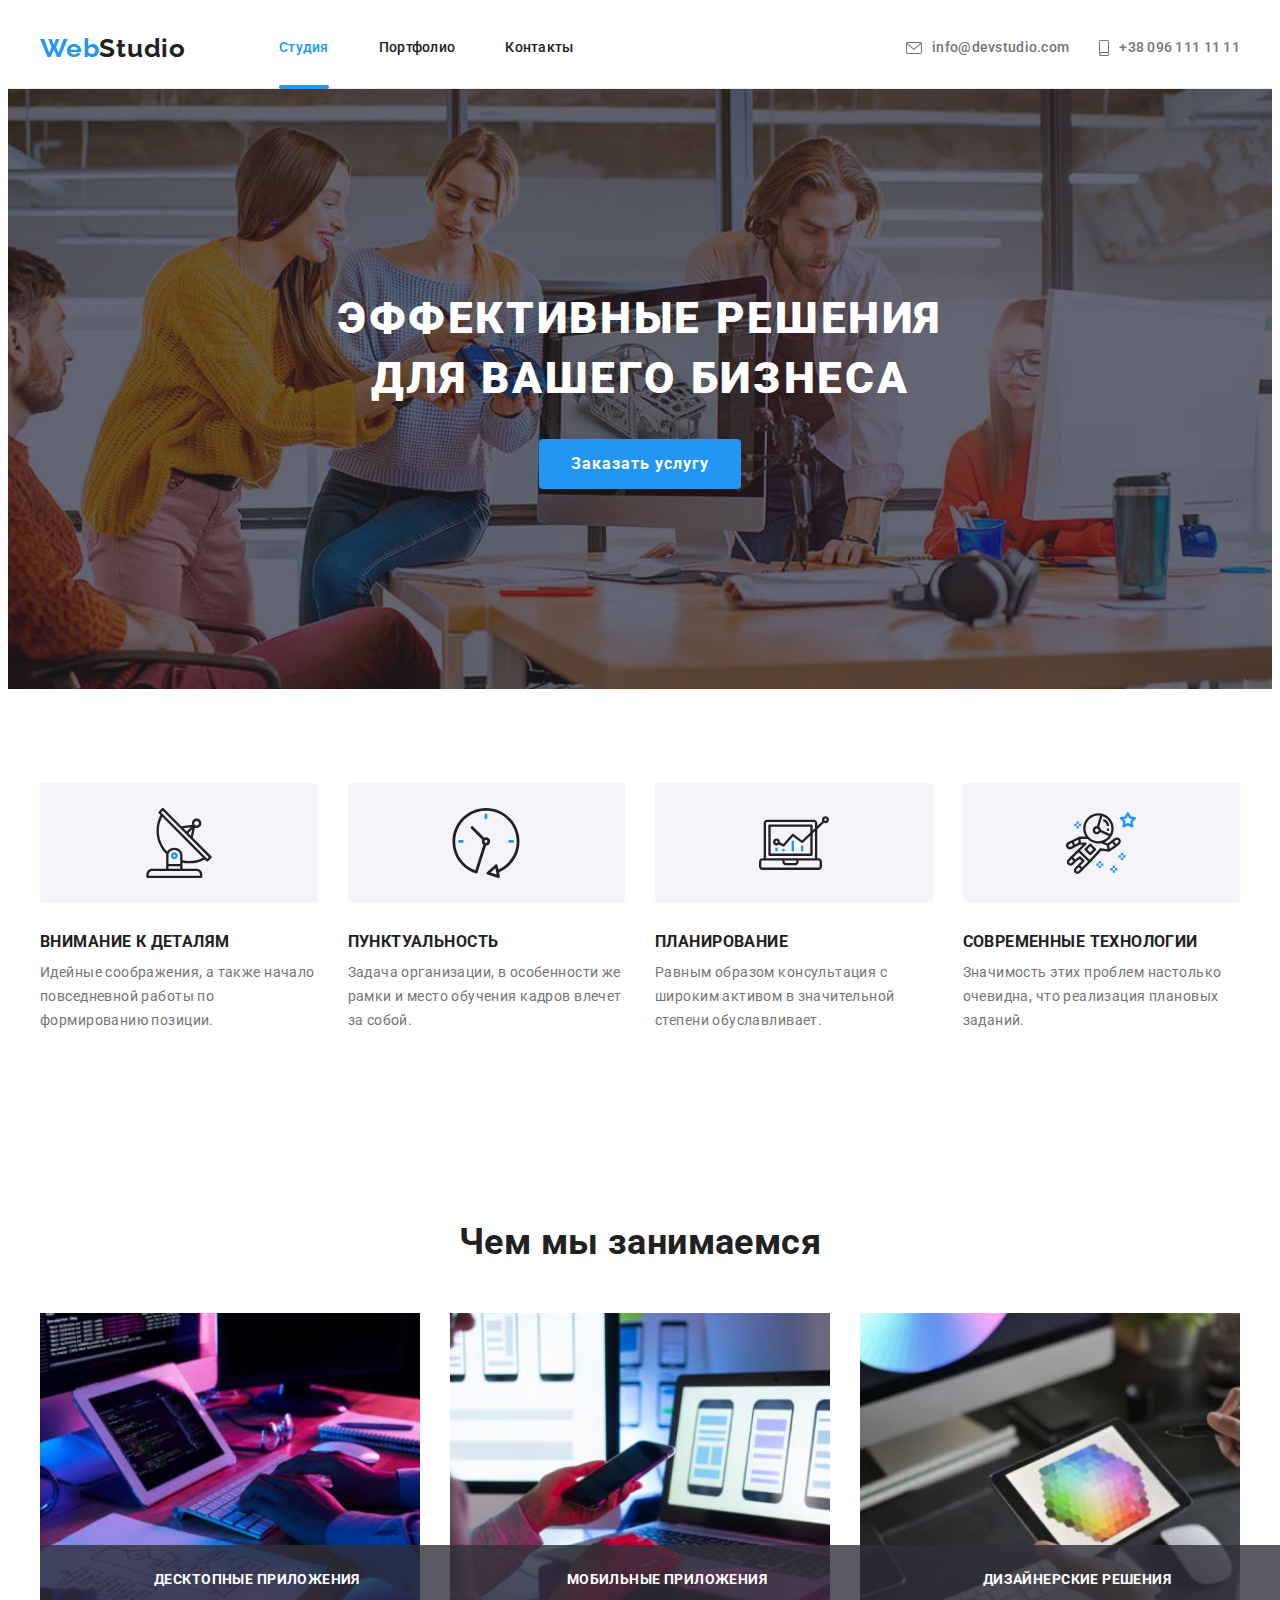
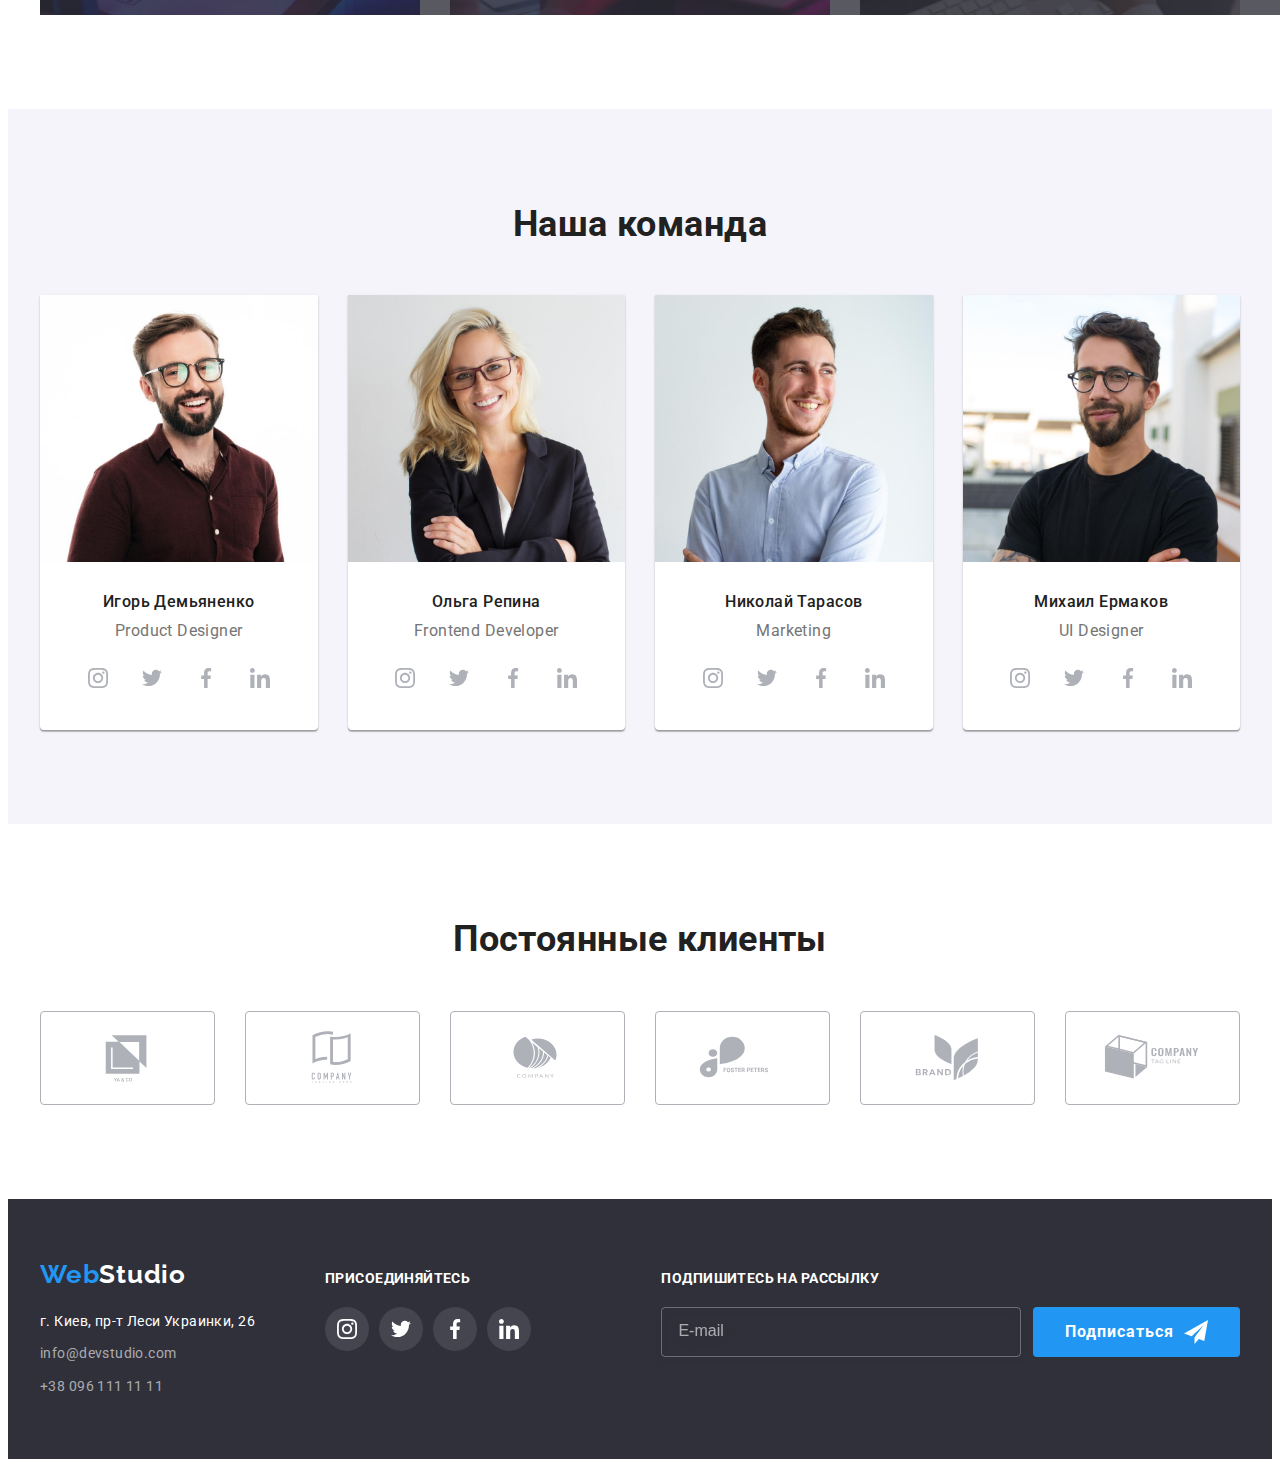
==== commit 37af66c4: "add modal" ====
--- a/index.html
+++ b/index.html
@@ -89,7 +89,7 @@
         <div class="container">
           <h2 class="visually-hidden">Особенности</h2>
           <ul class="list features-list card-set">
-            <li class="features-list__item item">
+            <li class="features-list__item card-set__item">
               <div class="features-list__image">
                 <svg class="features-list__icon" width="70" height="70">
                   <use href="./images/icons.svg#icon-antenna"></use>
@@ -101,7 +101,7 @@
                 формированию позиции.
               </p>
             </li>
-            <li class="features-list__item item">
+            <li class="features-list__item card-set__item">
               <div class="features-list__image">
                 <svg class="features-list__icon" width="70" height="70">
                   <use href="./images/icons.svg#icon-clock"></use>
@@ -113,7 +113,7 @@
                 кадров влечет за собой.
               </p>
             </li>
-            <li class="features-list__item item">
+            <li class="features-list__item card-set__item">
               <div class="features-list__image">
                 <svg class="features-list__icon" width="70" height="70">
                   <use href="./images/icons.svg#icon-diagram"></use>
@@ -125,7 +125,7 @@
                 степени обуславливает.
               </p>
             </li>
-            <li class="features-list__item item">
+            <li class="features-list__item card-set__item">
               <div class="features-list__image">
                 <svg class="features-list__icon" width="70" height="70">
                   <use href="./images/icons.svg#icon-astronaut"></use>
@@ -146,7 +146,7 @@
         <div class="container">
           <h2 class="title section__title">Чем мы занимаемся</h2>
           <ul class="list wwd-list card-set">
-            <li class="wwd-list__item item">
+            <li class="wwd-list__item card-set__item">
               <img
                 src="./images/wwd-img1.jpg"
                 alt="человек работает с компьютером"
@@ -155,7 +155,7 @@
               />
               <p class="wwd-list__text">Десктопные приложения</p>
             </li>
-            <li class="wwd-list__item item">
+            <li class="wwd-list__item card-set__item">
               <img
                 src="./images/wwd-img2.jpg"
                 alt="человек работает с ноутбуком"
@@ -164,7 +164,7 @@
               />
               <p class="wwd-list__text">Мобильные приложения</p>
             </li>
-            <li class="wwd-list__item item">
+            <li class="wwd-list__item card-set__item">
               <img
                 src="./images/wwd-img3.jpg"
                 alt="человек работает с планшетом"
@@ -182,7 +182,7 @@
         <div class="container">
           <h2 class="title section__title">Наша команда</h2>
           <ul class="list team-list card-set">
-            <li class="team-list__item item">
+            <li class="team-list__item card-set__item">
               <img
                 src="./images/team-1.jpg"
                 alt="мужчина с бородой, в очках, и коричневой ручашке "
@@ -245,7 +245,7 @@
                 </ul>
               </div>
             </li>
-            <li class="team-list__item item">
+            <li class="team-list__item card-set__item">
               <img
                 src="./images/team-2.jpg"
                 alt="женщина блондинка, в очках и пиджаке"
@@ -308,7 +308,7 @@
                 </ul>
               </div>
             </li>
-            <li class="team-list__item item">
+            <li class="team-list__item card-set__item">
               <img
                 src="./images/team-3.jpg"
                 alt="мужчина в серой рубашке"
@@ -371,7 +371,7 @@
                 </ul>
               </div>
             </li>
-            <li class="team-list__item item">
+            <li class="team-list__item card-set__item">
               <img
                 src="./images/team-4.jpg"
                 alt="мужчина в очках, с бородой, и в чёрной футболке"
@@ -443,7 +443,7 @@
         <div class="container">
           <h2 class="title section__title">Постоянные клиенты</h2>
           <ul class="list customer-list card-set">
-            <li class="customer-list__item item">
+            <li class="customer-list__item card-set__item">
               <a
                 href=""
                 class="customer-list__link"
@@ -455,7 +455,7 @@
                 </svg>
               </a>
             </li>
-            <li class="customer-list__item item">
+            <li class="customer-list__item card-set__item">
               <a
                 href=""
                 class="customer-list__link"
@@ -467,7 +467,7 @@
                 </svg>
               </a>
             </li>
-            <li class="customer-list__item item">
+            <li class="customer-list__item card-set__item">
               <a
                 href=""
                 class="customer-list__link"
@@ -479,7 +479,7 @@
                 </svg>
               </a>
             </li>
-            <li class="customer-list__item item">
+            <li class="customer-list__item card-set__item">
               <a
                 href=""
                 class="customer-list__link"
@@ -491,7 +491,7 @@
                 </svg>
               </a>
             </li>
-            <li class="customer-list__item item">
+            <li class="customer-list__item card-set__item">
               <a
                 href=""
                 class="customer-list__link"
@@ -503,7 +503,7 @@
                 </svg>
               </a>
             </li>
-            <li class="customer-list__item item">
+            <li class="customer-list__item card-set__item">
               <a
                 href=""
                 class="customer-list__link"
@@ -643,84 +643,84 @@
             <use href="./images/icons.svg#icon-close"></use>
           </svg>
         </button>
-        <p class="modal-title">Оставьте свои данные, мы вам перезвоним</p>
+        <p class="modal__title">Оставьте свои данные, мы вам перезвоним</p>
         <form action="#">
           <div class="form-field">
-            <label for="user-name" class="input-text">Имя</label>
-            <div class="input-wpap">
+            <label for="user-name" class="form-field__label">Имя</label>
+            <div class="input-wrap">
               <input
                 type="text"
                 name="user-name"
-                class="form-input"
+                class="input-wrap__text"
                 id="user-name"
                 required
               />
-              <svg class="input-icon" width="18" height="18">
+              <svg class="input-wrap__icon" width="18" height="18">
                 <use href="./images/icons.svg#icon-person"></use>
               </svg>
             </div>
           </div>
           <div class="form-field">
-            <label for="user-tel" class="input-text">Телефон</label>
-            <div class="input-wpap">
+            <label for="user-tel" class="form-field__label">Телефон</label>
+            <div class="input-wrap">
               <input
                 type="tel"
                 name="user-tel"
-                class="form-input"
+                class="input-wrap__text"
                 id="user-tel"
                 required
               />
-              <svg class="input-icon" width="18" height="18">
+              <svg class="input-wrap__icon" width="18" height="18">
                 <use href="./images/icons.svg#icon-phone"></use>
               </svg>
             </div>
           </div>
           <div class="form-field">
-            <label for="user-email" class="input-text">Почта</label>
-            <div class="input-wpap">
+            <label for="user-email" class="form-field__label">Почта</label>
+            <div class="input-wrap">
               <input
                 type="email"
                 name="user-email"
-                class="form-input"
+                class="input-wrap__text"
                 id="user-email"
                 required
               />
-              <svg class="input-icon" width="18" height="18">
+              <svg class="input-wrap__icon" width="18" height="18">
                 <use href="./images/icons.svg#icon-email"></use>
               </svg>
             </div>
           </div>
-          <div class="form-field form-comment">
-            <label for="user-text" class="input-text">Комментарий</label>
+          <div class="form-field comments">
+            <label for="user-text" class="form-field__label">Комментарий</label>
             <textarea
               name="user-text"
               id="user-text"
-              class="form-text"
+              class="input-wrap__text comments__text"
               placeholder="Введите текст"
             ></textarea>
           </div>
-          <div class="form-terms">
+          <div class="policy">
             <input
               type="checkbox"
-              name="terms"
-              id="terms"
-              class="terms-check visually-hidden"
+              name="policy"
+              id="policy"
+              class="policy__check visually-hidden"
             />
-            <label for="terms" class="checkbox-terms"
-              ><span class="checkbox-item">
-                <svg class="checkbox-icon" width="11" height="8">
+            <label for="policy" class="policy__checkbox"
+              ><span class="policy__item">
+                <svg class="policy__icon" width="11" height="8">
                   <use href="images/icons.svg#icon-check"></use></svg></span
               >Соглашаюсь с рассылкой и принимаю&nbsp;
               <a
                 href="./"
-                class="link terms-link"
+                class="link policy__link"
                 target="_blank"
                 rel="noopener noreferrer nofollow"
                 >Условия договора</a
               ></label
             >
           </div>
-          <button type="submit" class="button modal-submit-btn">
+          <button type="submit" class="button modal__submit-btn">
             Отправить
           </button>
         </form>
--- a/css/main.min.css
+++ b/css/main.min.css
@@ -1,2 +1,2 @@
-.card-set{display:flex;flex-wrap:wrap;margin-left:-30px;margin-top:-30px}.item{margin-left:30px;margin-top:30px}.backdrop.is-hidden{visibility:hidden;opacity:0;pointer-events:none}.backdrop{position:fixed;top:0;width:100vw;height:100vh;background-color:var(--backdrop-background-color);transition:opacity var(--duration-cubic),visibility var(--duration-cubic)}.backdrop.is-hidden .modal{transform:translate(-50%, -50%) scale(0.5)}.modal{width:528px;min-height:581px;background:var(--btn-text-color);box-shadow:0px 1px 3px rgba(0,0,0,0.12),0px 1px 1px rgba(0,0,0,0.14),0px 2px 1px rgba(0,0,0,0.2);border-radius:4px;padding:40px;position:absolute;top:50%;left:50%;transform:translate(-50%, -50%) scale(1);transition:transform var(--duration-cubic)}.modal-close{width:30px;height:30px;background-color:var(--btn-text-color);border:1px solid rgba(0,0,0,0.1);border-radius:50%;display:flex;justify-content:center;align-items:center;position:absolute;top:8px;right:8px;transition:fill var(--duration-cubic)}.modal-close:hover,.modal-close:focus{fill:var(--accent-color)}.modal-title{font-weight:700;font-size:20px;line-height:1.15;text-align:center;color:var(--second-text-color);margin-bottom:12px}.form-field{margin-bottom:10px}.form-comment{margin-bottom:20px}.input-wpap{position:relative}.input-icon{position:absolute;left:12px;top:50%;transform:translateY(-50%);transition:fill var(--duration-cubic)}.form-text,.input-text{display:block;font-size:12px;line-height:1.17;letter-spacing:0.01em;margin-bottom:4px}.form-text,.form-input{width:100%;height:40px;border:1px solid var(--input-border-color);box-sizing:border-box;border-radius:4px;padding-left:40px;outline:none;transition:border var(--duration-cubic)}.form-text:hover,.form-input:hover,.form-text:focus,.form-input:focus{border:1px solid var(--accent-color)}.form-input:hover+.input-icon,.form-input:focus+.input-icon{fill:var(--accent-color)}.form-text{width:100%;height:120px;resize:none;padding:12px 16px;transition:border-color var(--duration-cubic)}.form-text::placeholder{font-size:12px;line-height:1.17;letter-spacing:0.01em;color:var(--form-text-color)}.terms-link{display:inline-block;text-decoration:underline;color:var(--accent-color)}.form-terms{margin-bottom:30px}.checkbox-terms{display:flex;justify-content:center;align-items:center}.checkbox-item{width:16px;height:15px;border:2px solid var(--second-text-color);border-radius:2px;margin-right:8px;cursor:pointer;display:flex;justify-content:center;align-items:center}.terms-check+.checkbox-terms .checkbox-item{transition:background-color var(--duration-cubic),box-shadow var(--duration-cubic),border-color var(--duration-cubic)}.terms-check:hover+.checkbox-terms .checkbox-item,.terms-check:focus+.checkbox-terms .checkbox-item{border:2px solid var(--accent-color)}.terms-check:checked+.checkbox-terms .checkbox-item{border:none;background-color:var(--accent-color);box-shadow:0px 4px 4px rgba(0,0,0,0.25)}.checkbox-icon{transition:fill var(--duration-cubic)}.terms-check:checked+.checkbox-terms .checkbox-icon{fill:var(--btn-text-color)}.checkbox-icon{fill:transparent}.modal-submit-btn{display:block;margin-left:auto;margin-right:auto}:root{--main-text-color: #757575;--second-text-color: #212121;--accent-color: #2196f3;--btn-text-color: #ffffff;--first-background-color: #2f303a;--second-background-color: #f5f4fa;--wwd-text-background-color: rgba(47, 48, 58, 0.8);--btn-hover-color: #188ce8;--link-color: rgba(255, 255, 255, 0.6);--border-card-color: #eeeeee;--header-border-color: #ececec;--hero-gradient-color: rgba(47, 48, 58, 0.4);--icon-fill-color: #afb1b8;--footer-social-bg-color: rgba(255, 255, 255, 0.1);--duration-cubic: 250ms cubic-bezier(0.4, 0, 0.2, 1);--portfolio-cart-bg-color: rgba(33, 150, 243, 0.9);--backdrop-background-color: rgba(0, 0, 0, 0.2);--input-border-color: rgba(33, 33, 33, 0.2);--form-text-color: rgba(117, 117, 117, 0.5)}.section{padding-top:94px;padding-bottom:94px}.section__title{font-weight:700;font-size:36px;line-height:1.17;text-align:center;margin-bottom:50px}.visually-hidden{position:absolute;width:1px;height:1px;margin:-1px;padding:0;overflow:hidden;border:0;clip:rect(0 0 0 0)}p,h1,h2,h3,h4,h5,h6{margin:0}ul,ol{margin:0;padding:0}button{cursor:pointer}img{display:block;width:100%;height:auto}body{font-family:"Roboto", sans-serif;color:var(--main-text-color);font-size:14px;line-height:1.71;letter-spacing:0.03em}address{font-style:normal}.title{color:var(--second-text-color)}.list{list-style:none}.link{text-decoration:none;color:inherit}.container{width:1200px;padding:0 15px;margin:0 auto}.button{font-family:inherit;background:var(--accent-color);border-radius:4px;cursor:pointer;font-weight:700;font-size:16px;line-height:1.87;text-align:center;letter-spacing:0.06em;color:var(--btn-text-color);padding:10px 32px;border:none;transition:background var(--duration-cubic),box-shadow var(--duration-cubic)}.button:focus,.button:hover{background:var(--btn-hover-color);box-shadow:0px 4px 4px rgba(0,0,0,0.15)}.social-list{display:flex;justify-content:center}.social-list__item:not(:last-child){margin-right:10px}.social-list__link{width:44px;height:44px;background-color:var(--btn-text-color);display:flex;justify-content:center;align-items:center;border-radius:50%;color:var(--icon-fill-color);transition:background-color var(--duration-cubic)}.social-list__icon{fill:currentColor}.logo{font-family:"Raleway", sans-serif;font-weight:700;font-size:26px;line-height:1.19;letter-spacing:0.03em;color:var(--accent-color)}.logo__text-dark{color:var(--second-text-color)}.logo__text-light{color:var(--btn-text-color)}.header{border-bottom:1px solid var(--header-border-color)}.header-container,.header-list,.header-contacts,.header-nav{display:flex;align-items:center;flex-wrap:wrap}.header-nav__logo{margin-right:93px}.header-list{color:var(--second-text-color)}.header-list__item:not(:last-child){margin-right:50px}.header-list__link{font-weight:500;line-height:1.14;display:flex;align-items:center;letter-spacing:0.02em;padding-top:32px;padding-bottom:32px;transition:color var(--duration-cubic)}.header-list__link:hover,.header-list__link:focus{color:var(--accent-color)}.header-contacts{color:inherit;margin-left:auto}.header-contacts__icon{margin-right:10px;fill:currentColor}.header-contacts__item:first-child{margin-right:30px}.current{position:relative;color:var(--accent-color)}.current::after{content:"";width:100%;height:4px;background-color:var(--accent-color);border-radius:2px;position:absolute;left:0;bottom:-1px}.hero{background-color:var(--first-background-color);background-image:linear-gradient(var(--hero-gradient-color), var(--hero-gradient-color)),url(../images/hero-bg.jpg);background-repeat:no-repeat;background-position:center;background-size:cover, auto;text-align:center;padding-top:200px;padding-bottom:200px}.hero__title{font-weight:900;font-size:44px;line-height:1.36;text-align:center;letter-spacing:0.06em;text-transform:uppercase;color:var(--btn-text-color);margin-bottom:30px;max-width:696px;margin-left:auto;margin-right:auto}.features{padding-bottom:0}.features-list__item{flex-basis:calc(100% / 4 - 30px)}.features-list__image{display:flex;justify-content:center;align-items:center;height:120px;background-color:var(--second-background-color);border-radius:4px;margin-bottom:30px}.features-list__title{font-weight:700;line-height:1.14;text-transform:uppercase;margin-bottom:10px}.wwd-list__item{position:relative;flex-basis:calc(100% / 3 - 30px)}.wwd-list__text{position:absolute;bottom:0;left:0;width:100%;display:flex;justify-content:center;align-items:center;padding:27px;font-weight:700;line-height:1.14;text-align:center;text-transform:uppercase;color:var(--btn-text-color);background-color:var(--wwd-text-background-color)}.team{background-color:var(--second-background-color)}.team .social-list__link{transition:background-color var(--duration-cubic),color var(--duration-cubic)}.team .social-list__link:hover,.team .social-list__link:focus{background-color:var(--accent-color);color:var(--btn-text-color)}.team-list__item{background:var(--btn-text-color);box-shadow:0px 1px 3px rgba(0,0,0,0.12),0px 1px 1px rgba(0,0,0,0.14),0px 2px 1px rgba(0,0,0,0.2);border-radius:0px 0px 4px 4px;flex-basis:calc(100% / 4 - 30px)}.team-item__box{padding:30px 32px}.team-item__name,.team-item__positions{font-size:16px;line-height:1.19;text-align:center}.team-item__name{font-weight:500;margin-bottom:10px}.team-item__positions{margin-bottom:16px}.customer-list__item{flex-basis:calc(100% / 6 - 30px)}.customer-list__link{height:92px;display:flex;justify-content:center;align-items:center;border:1px solid var(--icon-fill-color);border-radius:4px;color:var(--icon-fill-color);transition:color var(--duration-cubic),border-color var(--duration-cubic)}.customer-list__link:hover,.customer-list__link:focus{color:var(--accent-color);border-color:var(--accent-color)}.customer-list__logo{fill:currentColor}.footer{background-color:var(--first-background-color);padding-top:60px;padding-bottom:60px}.footer .logo{display:inline-block;margin-bottom:20px}.footer-box-title{display:inline-block;font-weight:700;line-height:1.14;text-transform:uppercase;margin-bottom:20px;color:var(--btn-text-color)}.footer .social-list__link{background-color:var(--footer-social-bg-color)}.footer .social-list__link:hover,.footer .social-list__link:focus{background-color:var(--accent-color)}.footer .social-list__icon{fill:var(--btn-text-color)}.footer-box{display:flex;align-items:baseline}.footer-box__item:not(:last-child){margin-right:70px}.footer-box__item:last-child{margin-left:auto}.footer-list__item:not(:last-child){margin-bottom:9px}.footer-list__link[target="_blank"]{color:var(--btn-text-color)}.footer-list__link{color:var(--link-color);transition:color var(--duration-cubic)}.footer-list__link:hover,.footer-list__link:focus{color:var(--accent-color)}.subscribe__wrap{display:flex}.subscribe__input{width:360px;height:50px;border:1px solid rgba(255,255,255,0.3);box-sizing:border-box;filter:drop-shadow(0px 4px 4px rgba(0,0,0,0.15));border-radius:4px;color:var(--btn-text-color);background-color:transparent;outline:none;padding:15px 16px;transition:border-color var(--duration-cubic);margin-right:12px}.subscribe__input:hover,.subscribe__input:focus{border-color:var(--accent-color)}.subscribe__input::placeholder{font-size:16px;line-height:1.25;color:var(--link-color)}.subscribe__btn{display:flex;align-items:center}.subscribe__icon{fill:var(--btn-text-color);margin-left:10px}.projects{padding-top:82px;padding-bottom:126px}.projects-btn-list{display:flex;justify-content:center}.projects-btn-list{margin-bottom:50px}.projects-list-item:not(:last-child){margin-right:8px}.projects-btn{font-family:inherit;font-weight:500;font-size:16px;line-height:1.62;text-align:center;letter-spacing:0.03em;color:var(--second-text-color);background:var(--second-background-color);border-radius:4px;cursor:pointer;border-color:transparent;padding:6px 22px;transition:color var(--duration-cubic),background var(--duration-cubic),box-shadow var(--duration-cubic)}.projects-btn:focus,.projects-btn:hover,.active{color:var(--btn-text-color);background:var(--accent-color);box-shadow:0px 3px 1px rgba(0,0,0,0.1),0px 1px 2px rgba(0,0,0,0.08),0px 2px 2px rgba(0,0,0,0.12)}.projects-link-item{flex-basis:calc(100% / 3 - 30px)}.projects-link-list .link{display:flex;flex-direction:column;transition:box-shadow var(--duration-cubic)}.projects-link-list .link:hover,.projects-link-list .link:focus{box-shadow:0px 1px 1px rgba(0,0,0,0.12),0px 4px 4px rgba(0,0,0,0.06),1px 4px 6px rgba(0,0,0,0.16)}.projects-link-item .link:hover .projects-item-text,.projects-link-item .link:focus .projects-item-text{transform:translateY(0)}.projects-item-wrap{position:relative;overflow:hidden}.projects-item-text{position:absolute;top:0;left:0;font-size:18px;line-height:1.56;color:var(--btn-text-color);background-color:var(--portfolio-cart-bg-color);padding:63px 24px;transform:translateY(100%);transition:transform var(--duration-cubic)}.projects-list-title{font-weight:700;font-size:18px;line-height:2;letter-spacing:0.06em;margin-bottom:4px}.projects-list-text{font-size:16px;line-height:1.87}.projects-card-footer{background:var(--btn-text-color);border:1px solid var(--border-card-color);padding:20px 24px}
+body{font-family:"Roboto", sans-serif;color:var(--main-text-color);font-size:14px;line-height:1.71;letter-spacing:0.03em}address{font-style:normal}.title{color:var(--second-text-color)}.list{list-style:none}.link{text-decoration:none;color:inherit}.container{width:1200px;padding:0 15px;margin:0 auto}p,h1,h2,h3,h4,h5,h6{margin:0}ul,ol{margin:0;padding:0}button{cursor:pointer}img{display:block;width:100%;height:auto}.visually-hidden{position:absolute;width:1px;height:1px;margin:-1px;padding:0;overflow:hidden;border:0;clip:rect(0 0 0 0)}.button{font-family:inherit;background:var(--accent-color);border-radius:4px;cursor:pointer;font-weight:700;font-size:16px;line-height:1.87;text-align:center;letter-spacing:0.06em;color:var(--btn-text-color);padding:10px 32px;border:none;transition:background var(--duration-cubic),box-shadow var(--duration-cubic)}.button:focus,.button:hover{background:var(--btn-hover-color);box-shadow:0px 4px 4px rgba(0,0,0,0.15)}.social-list{display:flex;justify-content:center}.social-list__item:not(:last-child){margin-right:10px}.social-list__link{width:44px;height:44px;background-color:var(--btn-text-color);display:flex;justify-content:center;align-items:center;border-radius:50%;color:var(--icon-fill-color);transition:background-color var(--duration-cubic)}.social-list__icon{fill:currentColor}.logo{font-family:"Raleway", sans-serif;font-weight:700;font-size:26px;line-height:1.19;letter-spacing:0.03em;color:var(--accent-color)}.logo__text-dark{color:var(--second-text-color)}.logo__text-light{color:var(--btn-text-color)}.header{border-bottom:1px solid var(--header-border-color)}.header-container,.header-list,.header-contacts,.header-nav{display:flex;align-items:center;flex-wrap:wrap}.header-nav__logo{margin-right:93px}.header-list{color:var(--second-text-color)}.header-list__item:not(:last-child){margin-right:50px}.header-list__link{font-weight:500;line-height:1.14;display:flex;align-items:center;letter-spacing:0.02em;padding-top:32px;padding-bottom:32px;transition:color var(--duration-cubic)}.header-list__link:hover,.header-list__link:focus{color:var(--accent-color)}.header-contacts{color:inherit;margin-left:auto}.header-contacts__icon{margin-right:10px;fill:currentColor}.header-contacts__item:first-child{margin-right:30px}.current{position:relative;color:var(--accent-color)}.current::after{content:"";width:100%;height:4px;background-color:var(--accent-color);border-radius:2px;position:absolute;left:0;bottom:-1px}.hero{background-color:var(--first-background-color);background-image:linear-gradient(var(--hero-gradient-color), var(--hero-gradient-color)),url(../images/hero-bg.jpg);background-repeat:no-repeat;background-position:center;background-size:cover, auto;text-align:center;padding-top:200px;padding-bottom:200px}.hero__title{font-weight:900;font-size:44px;line-height:1.36;text-align:center;letter-spacing:0.06em;text-transform:uppercase;color:var(--btn-text-color);margin-bottom:30px;max-width:696px;margin-left:auto;margin-right:auto}.features{padding-bottom:0}.features-list__item{flex-basis:calc(100% / 4 - 30px)}.features-list__image{display:flex;justify-content:center;align-items:center;height:120px;background-color:var(--second-background-color);border-radius:4px;margin-bottom:30px}.features-list__title{font-weight:700;line-height:1.14;text-transform:uppercase;margin-bottom:10px}.wwd-list__item{position:relative;flex-basis:calc(100% / 3 - 30px)}.wwd-list__text{position:absolute;bottom:0;left:0;width:100%;display:flex;justify-content:center;align-items:center;padding:27px;font-weight:700;line-height:1.14;text-align:center;text-transform:uppercase;color:var(--btn-text-color);background-color:var(--wwd-text-background-color)}.team{background-color:var(--second-background-color)}.team .social-list__link{transition:background-color var(--duration-cubic),color var(--duration-cubic)}.team .social-list__link:hover,.team .social-list__link:focus{background-color:var(--accent-color);color:var(--btn-text-color)}.team-list__item{background:var(--btn-text-color);box-shadow:0px 1px 3px rgba(0,0,0,0.12),0px 1px 1px rgba(0,0,0,0.14),0px 2px 1px rgba(0,0,0,0.2);border-radius:0px 0px 4px 4px;flex-basis:calc(100% / 4 - 30px)}.team-item__box{padding:30px 32px}.team-item__name,.team-item__positions{font-size:16px;line-height:1.19;text-align:center}.team-item__name{font-weight:500;margin-bottom:10px}.team-item__positions{margin-bottom:16px}.customer-list__item{flex-basis:calc(100% / 6 - 30px)}.customer-list__link{height:92px;display:flex;justify-content:center;align-items:center;border:1px solid var(--icon-fill-color);border-radius:4px;color:var(--icon-fill-color);transition:color var(--duration-cubic),border-color var(--duration-cubic)}.customer-list__link:hover,.customer-list__link:focus{color:var(--accent-color);border-color:var(--accent-color)}.customer-list__logo{fill:currentColor}.footer{background-color:var(--first-background-color);padding-top:60px;padding-bottom:60px}.footer .logo{display:inline-block;margin-bottom:20px}.footer-box-title{display:inline-block;font-weight:700;line-height:1.14;text-transform:uppercase;margin-bottom:20px;color:var(--btn-text-color)}.footer .social-list__link{background-color:var(--footer-social-bg-color)}.footer .social-list__link:hover,.footer .social-list__link:focus{background-color:var(--accent-color)}.footer .social-list__icon{fill:var(--btn-text-color)}.footer-box{display:flex;align-items:baseline}.footer-box__item:not(:last-child){margin-right:70px}.footer-box__item:last-child{margin-left:auto}.footer-list__item:not(:last-child){margin-bottom:9px}.footer-list__link[target="_blank"]{color:var(--btn-text-color)}.footer-list__link{color:var(--link-color);transition:color var(--duration-cubic)}.footer-list__link:hover,.footer-list__link:focus{color:var(--accent-color)}.subscribe__wrap{display:flex}.subscribe__input{width:360px;height:50px;border:1px solid rgba(255,255,255,0.3);box-sizing:border-box;filter:drop-shadow(0px 4px 4px rgba(0,0,0,0.15));border-radius:4px;color:var(--btn-text-color);background-color:transparent;outline:none;padding:15px 16px;transition:border-color var(--duration-cubic);margin-right:12px}.subscribe__input:hover,.subscribe__input:focus{border-color:var(--accent-color)}.subscribe__input::placeholder{font-size:16px;line-height:1.25;color:var(--link-color)}.subscribe__btn{display:flex;align-items:center}.subscribe__icon{fill:var(--btn-text-color);margin-left:10px}.projects{padding-top:82px;padding-bottom:126px}.projects-btn-list{display:flex;justify-content:center;margin-bottom:50px}.projects-btn-list__item:not(:last-child){margin-right:8px}.projects-btn-list__btn{font-family:inherit;font-weight:500;font-size:16px;line-height:1.62;text-align:center;letter-spacing:0.03em;color:var(--second-text-color);background:var(--second-background-color);border-radius:4px;cursor:pointer;border-color:transparent;padding:6px 22px;transition:color var(--duration-cubic),background var(--duration-cubic),box-shadow var(--duration-cubic)}.projects-btn-list__btn:hover,.projects-btn-list__btn:focus,.projects-btn-list .active{color:var(--btn-text-color);background:var(--accent-color);box-shadow:0px 3px 1px rgba(0,0,0,0.1),0px 1px 2px rgba(0,0,0,0.08),0px 2px 2px rgba(0,0,0,0.12)}.projects-card-list__item{flex-basis:calc(100% / 3 - 30px)}.projects-card-list__link{display:flex;flex-direction:column;transition:box-shadow var(--duration-cubic)}.projects-card-list__link:hover,.projects-card-list__link:focus{box-shadow:0px 1px 1px rgba(0,0,0,0.12),0px 4px 4px rgba(0,0,0,0.06),1px 4px 6px rgba(0,0,0,0.16)}.projects-card-list__link:hover .projects-item-wrap__text,.projects-card-list__link:focus .projects-item-wrap__text{transform:translateY(0)}.projects-item-wrap{position:relative;overflow:hidden}.projects-item-wrap__text{position:absolute;top:0;left:0;font-size:18px;line-height:1.56;color:var(--btn-text-color);background-color:var(--portfolio-cart-bg-color);padding:63px 24px;transform:translateY(100%);transition:transform var(--duration-cubic)}.projects-card-footer{background:var(--btn-text-color);border:1px solid var(--border-card-color);padding:20px 24px}.projects-card-footer__title{font-weight:700;font-size:18px;line-height:2;letter-spacing:0.06em;margin-bottom:4px}.projects-card-footer__text{font-size:16px;line-height:1.87}.card-set{display:flex;flex-wrap:wrap;margin-left:-30px;margin-top:-30px}.card-set__item{margin-left:30px;margin-top:30px}.backdrop.is-hidden{visibility:hidden;opacity:0;pointer-events:none}.backdrop{position:fixed;top:0;width:100vw;height:100vh;background-color:var(--backdrop-background-color);transition:opacity var(--duration-cubic),visibility var(--duration-cubic)}.backdrop.is-hidden .modal{transform:translate(-50%, -50%) scale(0.5)}.modal{width:528px;min-height:581px;background:var(--btn-text-color);box-shadow:0px 1px 3px rgba(0,0,0,0.12),0px 1px 1px rgba(0,0,0,0.14),0px 2px 1px rgba(0,0,0,0.2);border-radius:4px;padding:40px;position:absolute;top:50%;left:50%;transform:translate(-50%, -50%) scale(1);transition:transform var(--duration-cubic)}.modal-close{width:30px;height:30px;background-color:var(--btn-text-color);border:1px solid rgba(0,0,0,0.1);border-radius:50%;display:flex;justify-content:center;align-items:center;position:absolute;top:8px;right:8px;transition:fill var(--duration-cubic)}.modal-close:hover,.modal-close:focus{fill:var(--accent-color)}.modal__title{font-weight:700;font-size:20px;line-height:1.15;text-align:center;color:var(--second-text-color);margin-bottom:12px}.modal__submit-btn{display:block;margin-left:auto;margin-right:auto}.form-field{margin-bottom:10px}.form-field.comments{margin-bottom:20px}.form-field__label{display:block;font-size:12px;line-height:1.17;letter-spacing:0.01em;margin-bottom:4px}.input-wrap{position:relative}.input-wrap__icon{position:absolute;left:12px;top:50%;transform:translateY(-50%);transition:fill var(--duration-cubic)}.input-wrap__text{width:100%;height:40px;border:1px solid var(--input-border-color);box-sizing:border-box;border-radius:4px;padding-left:40px;outline:none;transition:border var(--duration-cubic)}.input-wrap__text:hover,.input-wrap__text:focus{border:1px solid var(--accent-color)}.input-wrap__text:hover+.input-wrap__icon,.input-wrap__text:focus+.input-wrap__icon{fill:var(--accent-color)}.comments__text{display:block;font-size:12px;line-height:1.17;letter-spacing:0.01em;margin-bottom:4px;width:100%;height:120px;resize:none;padding:12px 16px;transition:border-color var(--duration-cubic)}.comments__text::placeholder{font-size:12px;line-height:1.17;letter-spacing:0.01em;color:var(--form-text-color)}.form-input:hover+.input-icon,.form-input:focus+.input-icon{fill:var(--accent-color)}.policy{margin-bottom:30px}.policy__link{display:inline-block;text-decoration:underline;color:var(--accent-color)}.policy__checkbox{display:flex;justify-content:center;align-items:center}.policy__item{width:16px;height:15px;border:2px solid var(--second-text-color);border-radius:2px;margin-right:8px;cursor:pointer;display:flex;justify-content:center;align-items:center}.policy__icon{fill:transparent;transition:fill var(--duration-cubic)}.policy__check+.policy__checkbox .policy__item{transition:background-color var(--duration-cubic),box-shadow var(--duration-cubic),border-color var(--duration-cubic)}.policy__check:hover+.policy__checkbox .policy__item,.policy__check:focus+.policy__checkbox .policy__item{border:2px solid var(--accent-color)}.policy__check:checked+.policy__checkbox .policy__item{border:none;background-color:var(--accent-color);box-shadow:0px 4px 4px rgba(0,0,0,0.25)}.policy__check:checked+.policy__checkbox .policy__icon{fill:var(--btn-text-color)}:root{--main-text-color: #757575;--second-text-color: #212121;--accent-color: #2196f3;--btn-text-color: #ffffff;--first-background-color: #2f303a;--second-background-color: #f5f4fa;--wwd-text-background-color: rgba(47, 48, 58, 0.8);--btn-hover-color: #188ce8;--link-color: rgba(255, 255, 255, 0.6);--border-card-color: #eeeeee;--header-border-color: #ececec;--hero-gradient-color: rgba(47, 48, 58, 0.4);--icon-fill-color: #afb1b8;--footer-social-bg-color: rgba(255, 255, 255, 0.1);--duration-cubic: 250ms cubic-bezier(0.4, 0, 0.2, 1);--portfolio-cart-bg-color: rgba(33, 150, 243, 0.9);--backdrop-background-color: rgba(0, 0, 0, 0.2);--input-border-color: rgba(33, 33, 33, 0.2);--form-text-color: rgba(117, 117, 117, 0.5)}.section{padding-top:94px;padding-bottom:94px}.section__title{font-weight:700;font-size:36px;line-height:1.17;text-align:center;margin-bottom:50px}
 /*# sourceMappingURL=main.min.css.map */